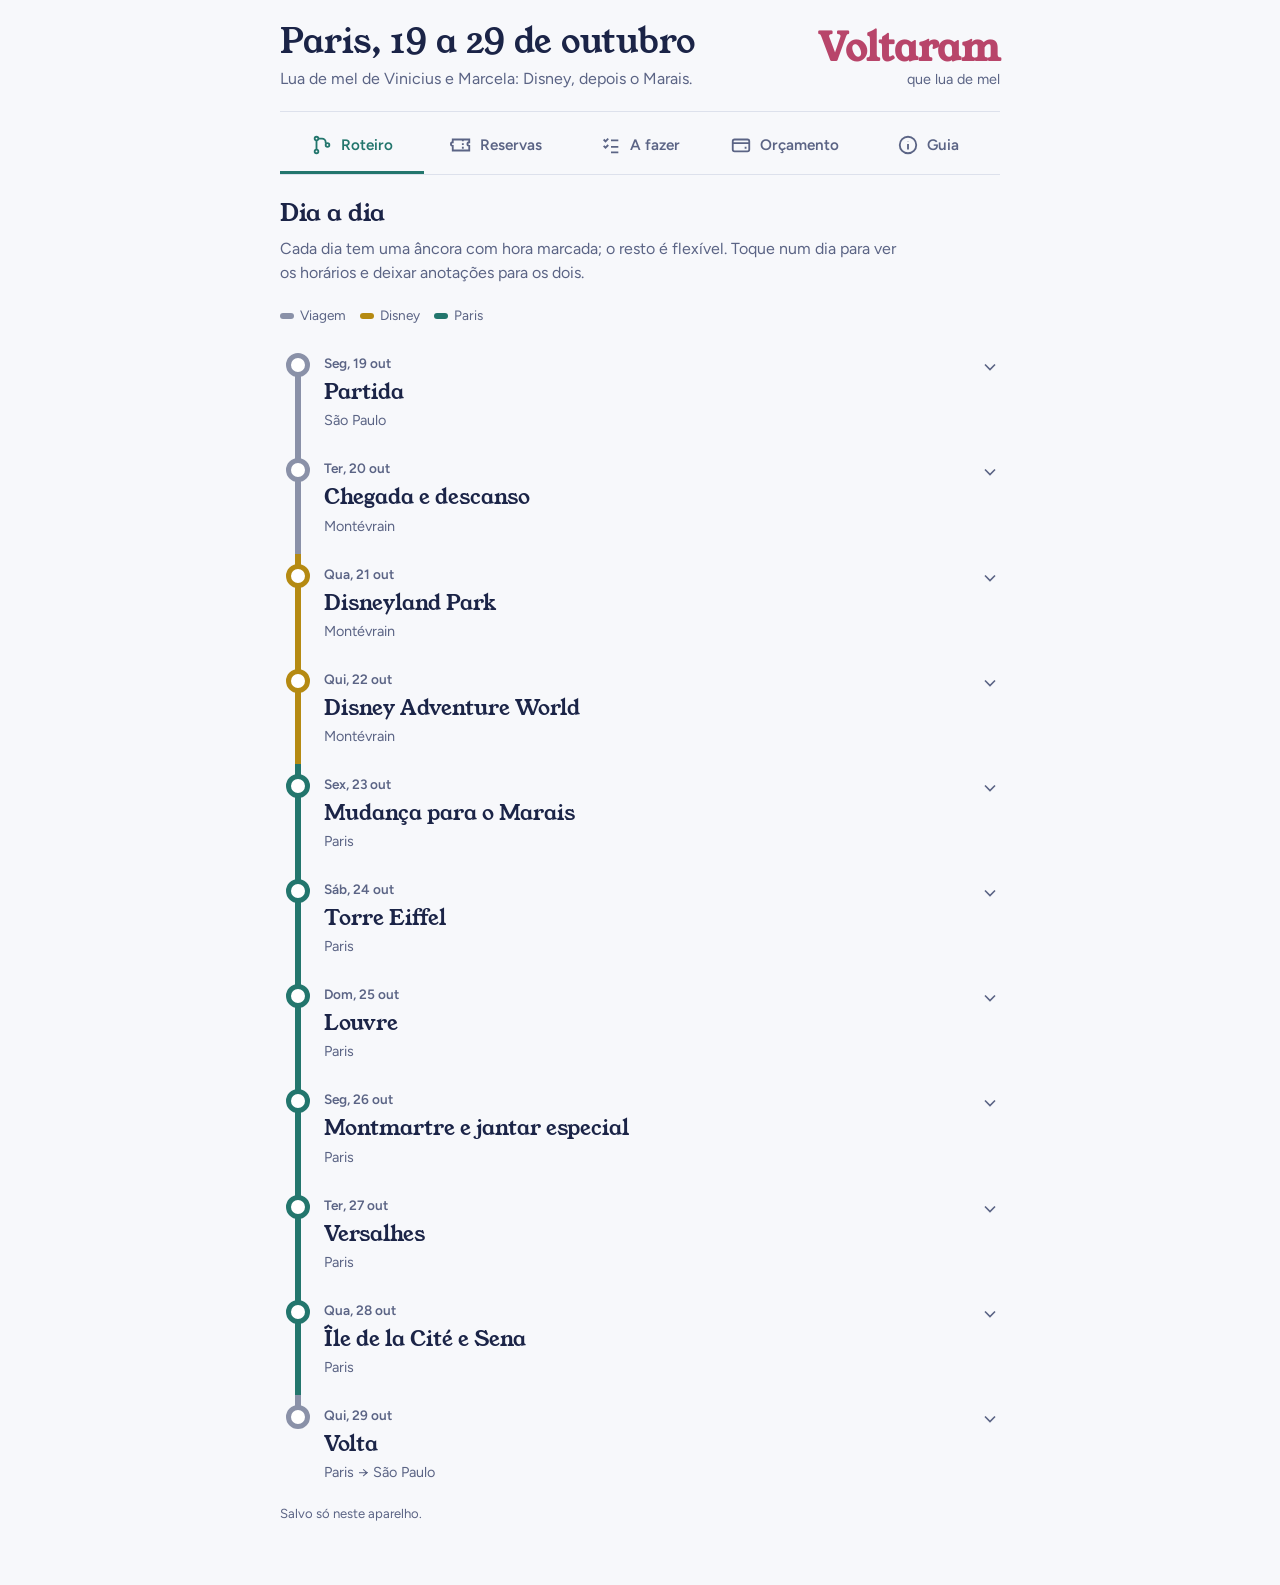
==== lua-de-mel/index.html @ a38882b0 "Add Lua de mel em Paris trip planner as installable PWA Standalone app in lua-de-mel/ with itinerary" ====
<!DOCTYPE html>
<html lang="pt-BR" class="no-js"><head>
<meta charset="utf-8">
<meta name="viewport" content="width=device-width, initial-scale=1, viewport-fit=cover">
<title>Lua de mel em Paris</title>
<meta name="theme-color" content="#1B2447">
<meta name="apple-mobile-web-app-capable" content="yes">
<meta name="mobile-web-app-capable" content="yes">
<meta name="apple-mobile-web-app-title" content="Paris">
<meta name="apple-mobile-web-app-status-bar-style" content="default">
<link rel="manifest" href="manifest.json">
<link rel="icon" href="icon.svg" type="image/svg+xml">
<link rel="apple-touch-icon" href="icon-192.png">
<link rel="preconnect" href="https://fonts.googleapis.com">
<link rel="preconnect" href="https://fonts.gstatic.com" crossorigin="">
<link href="https://fonts.googleapis.com/css2?family=Young+Serif&amp;family=Figtree:wght@400;500;600;700&amp;display=swap" rel="stylesheet">
<style>
:root{
  --paper:#F7F8FB; --surface:#FFFFFF; --ink:#1B2447; --muted:#5B6485; --line:#DDE1EC;
  --seine:#23766D; --rose:#B8456A; --gold:#B58A12; --grey:#8A91A8;
  --seine-soft:#E3F1EF; --rose-soft:#F7E6EC; --gold-soft:#F6EFD9;
  box-sizing:border-box;
  padding-top:env(safe-area-inset-top,0px);
  padding-bottom:env(safe-area-inset-bottom,0px);
}
@media (prefers-color-scheme: dark){
  :root:not([data-theme="light"]){
    --paper:#10152B; --surface:#182041; --ink:#EEF0F8; --muted:#A5ACC6; --line:#2C3560;
    --seine:#5CC2B5; --rose:#E583A2; --gold:#E0B84A; --grey:#7D84A0;
    --seine-soft:#16363A; --rose-soft:#3A1F31; --gold-soft:#3A3120;
  }
}
:root[data-theme="dark"]{
  --paper:#10152B; --surface:#182041; --ink:#EEF0F8; --muted:#A5ACC6; --line:#2C3560;
  --seine:#5CC2B5; --rose:#E583A2; --gold:#E0B84A; --grey:#7D84A0;
  --seine-soft:#16363A; --rose-soft:#3A1F31; --gold-soft:#3A3120;
}
*,*::before,*::after{box-sizing:inherit}
html{height:100%;scroll-padding-top:env(safe-area-inset-top,0px)}
body{margin:0;min-height:100%;background:var(--paper);color:var(--ink);
  font-family:Figtree,system-ui,-apple-system,"Segoe UI",sans-serif;font-size:16px;line-height:1.5}
h1,h2,h3{font-family:"Young Serif",Georgia,"Times New Roman",serif;font-weight:400;margin:0}
button,input,select,textarea{font:inherit;color:inherit}
button{cursor:pointer}
:focus-visible{outline:2px solid var(--seine);outline-offset:2px}
a{color:var(--seine)}
.wrap{max-width:760px;margin:0 auto;padding:24px 20px 110px}

/* Cabeçalho */
header.top{display:flex;justify-content:space-between;align-items:flex-end;gap:16px;flex-wrap:wrap;
  padding-bottom:20px;border-bottom:1px solid var(--line);margin-bottom:8px}
header.top h1{font-size:2.1rem;line-height:1.1}
header.top p{margin:6px 0 0;color:var(--muted)}
.countdown{text-align:right}
.countdown strong{display:block;font-family:"Young Serif",Georgia,serif;font-size:2.4rem;line-height:1;color:var(--rose)}
.countdown span{color:var(--muted);font-size:.9rem}

/* Abas */
nav.tabs{position:fixed;left:0;right:0;bottom:0;z-index:10;background:var(--surface);
  border-top:1px solid var(--line);display:flex;justify-content:center;
  padding-bottom:env(safe-area-inset-bottom,0px)}
nav.tabs .inner{display:flex;max-width:760px;width:100%}
nav.tabs button{flex:1;background:none;border:0;padding:10px 4px 12px;font-size:.82rem;font-weight:600;
  color:var(--muted);border-top:3px solid transparent;display:flex;flex-direction:column;align-items:center;gap:2px}
nav.tabs button svg{width:22px;height:22px}
nav.tabs button[aria-selected="true"]{color:var(--seine);border-top-color:var(--seine)}
@media (min-width:760px){
  nav.tabs{position:sticky;top:env(safe-area-inset-top,0px);bottom:auto;border-top:0;border-bottom:1px solid var(--line);background:var(--paper)}
  nav.tabs button{flex-direction:row;justify-content:center;gap:8px;font-size:.95rem;padding:14px 4px;border-top:0;border-bottom:3px solid transparent}
  nav.tabs button[aria-selected="true"]{border-bottom-color:var(--seine)}
  .wrap{padding-bottom:48px}
}
section.panel{display:none;padding-top:20px}
section.panel.active{display:block}
.lead{color:var(--muted);margin:6px 0 20px;max-width:62ch}
.sync{font-size:.82rem;color:var(--muted);margin-top:4px}

/* Linha do roteiro */
.line{list-style:none;margin:0;padding:0;position:relative}
.stop{position:relative;padding-left:44px}
.stop::before{content:"";position:absolute;left:15px;top:0;bottom:0;width:6px;background:var(--c)}
.stop:first-child::before{top:22px}
.stop:last-child::before{bottom:calc(100% - 22px)}
.stop .dot{position:absolute;left:6px;top:10px;width:24px;height:24px;border-radius:50%;
  background:var(--surface);border:5px solid var(--c)}
.stop.today .dot{background:var(--c)}
.day-btn{width:100%;text-align:left;padding:8px 0 16px;display:flex;justify-content:space-between;gap:12px;align-items:flex-start;cursor:pointer;list-style:none;-webkit-tap-highlight-color:transparent}
.day-btn::-webkit-details-marker{display:none}
.day-btn::marker{content:""}
.day-btn .when{font-size:.85rem;color:var(--muted);font-weight:600}
.day-btn h3{font-size:1.3rem;margin-top:2px}
.day-btn .base{font-size:.9rem;color:var(--muted)}
.chev{flex:none;width:20px;height:20px;margin-top:6px;transition:transform .2s;color:var(--muted)}
details[open] > .day-btn .chev{transform:rotate(180deg)}
.day-body{padding:0 0 24px}
.tl{list-style:none;margin:0 0 12px;padding:0;border-left:2px dotted var(--line)}
.tl li{display:grid;grid-template-columns:64px 1fr;gap:8px;padding:6px 0 6px 12px}
.tl .h{font-weight:700;font-variant-numeric:tabular-nums}
.flag{display:inline-block;font-size:.8rem;font-weight:600;padding:2px 8px;border-radius:99px;margin:0 6px 6px 0}
.flag.pend{background:var(--gold-soft);color:var(--gold)}
.flag.info{background:var(--seine-soft);color:var(--seine)}
.flag.rose{background:var(--rose-soft);color:var(--rose)}
.cost{font-size:.9rem;color:var(--muted);margin:0 0 10px}
.note{width:100%;min-height:64px;border:1px solid var(--line);border-radius:10px;background:var(--surface);padding:10px;resize:vertical}
.note-label{font-size:.85rem;font-weight:600;color:var(--muted);display:block;margin-bottom:4px}
.legend{display:flex;flex-wrap:wrap;gap:14px;font-size:.85rem;color:var(--muted);margin-bottom:18px}
.legend i{display:inline-block;width:14px;height:6px;border-radius:3px;margin-right:6px;vertical-align:middle}

/* Reservas */
.booking{border-top:1px solid var(--line);padding:18px 0}
.booking:first-of-type{border-top:0}
.booking h3{font-size:1.25rem}
.booking .kind{font-size:.85rem;font-weight:600;color:var(--rose)}
.booking dl{display:grid;grid-template-columns:max-content 1fr;gap:4px 16px;margin:10px 0 0}
.booking dt{color:var(--muted)}
.booking dd{margin:0}
.route{display:flex;align-items:center;gap:12px;margin-top:8px;font-family:"Young Serif",Georgia,serif;font-size:1.5rem}
.route small{display:block;font-family:Figtree,system-ui,sans-serif;font-size:.85rem;color:var(--muted)}
.route .arrow{flex:1;height:2px;background:var(--line);position:relative;min-width:30px}
.btns{display:flex;gap:8px;flex-wrap:wrap;margin-top:12px}
.btn{display:inline-flex;align-items:center;gap:6px;border:1px solid var(--line);background:var(--surface);
  border-radius:99px;padding:6px 14px;text-decoration:none;color:var(--ink);font-weight:600;font-size:.9rem}
.btn.primary{background:var(--seine);border-color:var(--seine);color:#fff}

/* Checklist */
.group h3{font-size:1.1rem;margin:22px 0 8px}
.check{display:flex;gap:12px;align-items:flex-start;padding:10px 0;border-bottom:1px solid var(--line)}
.check input{width:20px;height:20px;margin-top:2px;accent-color:var(--seine);flex:none}
.check.done span{text-decoration:line-through;color:var(--muted)}
.progress{height:8px;border-radius:4px;background:var(--line);overflow:hidden;margin:8px 0 4px}
.progress b{display:block;height:100%;background:var(--seine)}

/* Orçamento */
.totals{display:grid;grid-template-columns:repeat(auto-fit,minmax(150px,1fr));gap:12px;margin-bottom:12px}
.tot{background:var(--surface);border:1px solid var(--line);border-radius:12px;padding:12px 14px}
.tot span{font-size:.85rem;color:var(--muted)}
.tot strong{display:block;font-size:1.3rem;font-variant-numeric:tabular-nums}
.stack{display:flex;height:14px;border-radius:7px;overflow:hidden;background:var(--line);margin:14px 0 6px;position:relative}
.stack b{height:100%}
.stack-legend{display:flex;flex-wrap:wrap;gap:14px;font-size:.85rem;color:var(--muted)}
.stack-legend i{display:inline-block;width:10px;height:10px;border-radius:2px;margin-right:6px;vertical-align:middle}
.warn{background:var(--rose-soft);color:var(--ink);border-left:4px solid var(--rose);padding:10px 14px;border-radius:6px;margin:14px 0}
.table-wrap{overflow-x:auto}
table{width:100%;border-collapse:collapse;font-size:.95rem}
th,td{text-align:left;padding:8px 6px;border-bottom:1px solid var(--line);vertical-align:top}
th{font-size:.85rem;color:var(--muted);font-weight:600}
td.num,th.num{text-align:right;font-variant-numeric:tabular-nums;white-space:nowrap}
tfoot td{font-weight:700}
form.add{display:grid;grid-template-columns:1fr 110px 80px;gap:8px;margin:12px 0}
form.add input,form.add select{border:1px solid var(--line);border-radius:10px;background:var(--surface);padding:9px 10px;min-width:0}
form.add .full{grid-column:1/-1}
form.add button{grid-column:1/-1}
@media (min-width:600px){form.add{grid-template-columns:1fr 120px 80px 150px auto}form.add .full,form.add button{grid-column:auto}}
.x{background:none;border:0;color:var(--muted);font-size:1.1rem;padding:0 4px}
.empty{color:var(--muted);padding:12px 0}
.field{display:flex;align-items:center;gap:8px;margin:8px 0}
.field input{width:90px;border:1px solid var(--line);border-radius:8px;background:var(--surface);padding:6px 8px}

/* Guia */
.guide h3{font-size:1.15rem;margin:22px 0 6px}
.guide p{margin:0 0 8px;max-width:65ch}
.conv{display:flex;gap:10px;flex-wrap:wrap;align-items:center;background:var(--surface);border:1px solid var(--line);border-radius:12px;padding:12px 14px}
.conv input{width:120px;border:1px solid var(--line);border-radius:8px;background:var(--paper);padding:8px}
.conv output{font-weight:700;font-size:1.15rem}
.no-js nav.tabs{display:none}
.no-js section.panel{display:block;border-top:1px solid var(--line);margin-top:28px}
.nojs-note{background:var(--gold-soft);border-left:4px solid var(--gold);padding:12px 14px;border-radius:6px;margin:16px 0 0}
@media (prefers-reduced-motion:reduce){*{transition:none!important}}
</style>
</head>
<body>
<div class="wrap">
  <header class="top">
    <div>
      <h1>Paris, 19 a 29 de outubro</h1>
      <p>Lua de mel de Vinicius e Marcela: Disney, depois o Marais.</p>
    </div>
    <div class="countdown" id="countdown" aria-live="polite"><strong>20</strong><span>dias para o embarque</span></div>
  </header>
  <noscript><p class="nojs-note">Este visualizador está mostrando só o texto do app. Para marcar itens, anotar e registrar gastos, abra o link do app no Chrome ou no Safari.</p></noscript>

  <nav class="tabs" role="tablist" aria-label="Seções">
    <div class="inner">
      <button role="tab" id="t-roteiro" aria-controls="roteiro" aria-selected="true" tabindex="0"><svg viewBox="0 0 24 24" fill="none" stroke="currentColor" stroke-width="2" aria-hidden="true"><circle cx="6" cy="5" r="2"></circle><circle cx="6" cy="19" r="2"></circle><circle cx="18" cy="12" r="2"></circle><path d="M6 7v10M8 5h4a4 4 0 0 1 4 4v1"></path></svg>Roteiro</button>
      <button role="tab" id="t-reservas" aria-controls="reservas" aria-selected="false" tabindex="-1"><svg viewBox="0 0 24 24" fill="none" stroke="currentColor" stroke-width="2" aria-hidden="true"><path d="M3 9a2 2 0 0 0 0 4v5h18v-5a2 2 0 0 1 0-4V6H3z"></path><path d="M14 6v12" stroke-dasharray="2 2"></path></svg>Reservas</button>
      <button role="tab" id="t-afazer" aria-controls="afazer" aria-selected="false" tabindex="-1"><svg viewBox="0 0 24 24" fill="none" stroke="currentColor" stroke-width="2" aria-hidden="true"><path d="M4 6l2 2 3-3M4 13l2 2 3-3M12 7h8M12 14h8M12 20h8"></path></svg>A fazer</button>
      <button role="tab" id="t-orcamento" aria-controls="orcamento" aria-selected="false" tabindex="-1"><svg viewBox="0 0 24 24" fill="none" stroke="currentColor" stroke-width="2" aria-hidden="true"><rect x="3" y="6" width="18" height="13" rx="2"></rect><path d="M3 10h18M16 15h2"></path></svg>Orçamento</button>
      <button role="tab" id="t-guia" aria-controls="guia" aria-selected="false" tabindex="-1"><svg viewBox="0 0 24 24" fill="none" stroke="currentColor" stroke-width="2" aria-hidden="true"><circle cx="12" cy="12" r="9"></circle><path d="M12 11v6M12 7.5v.5"></path></svg>Guia</button>
    </div>
  </nav>

  <!-- ROTEIRO -->
  <section class="panel active" id="roteiro" role="tabpanel" aria-labelledby="t-roteiro">
    <h2>Dia a dia</h2>
    <p class="lead">Cada dia tem uma âncora com hora marcada; o resto é flexível. Toque num dia para ver os horários e deixar anotações para os dois.</p>
    <div class="legend"><span><i style="background:var(--grey)"></i>Viagem</span><span><i style="background:var(--gold)"></i>Disney</span><span><i style="background:var(--seine)"></i>Paris</span></div>
    <ol class="line" id="line">
   <li class="stop" style="--c:var(--grey)">
    <span class="dot" aria-hidden="true"></span>
    <details>
    <summary class="day-btn">
      <span><span class="when">Seg, 19 out</span><h3>Partida</h3><span class="base">São Paulo</span></span>
      <svg class="chev" viewBox="0 0 24 24" fill="none" stroke="currentColor" stroke-width="2" aria-hidden="true"><path d="M6 9l6 6 6-6"></path></svg>
    </summary>
    <div class="day-body">
      
      <ul class="tl"><li><span class="h">15h</span><span>Chegar em Guarulhos (3 h antes)</span></li><li><span class="h">18h</span><span>Voo LATAM para Paris</span></li></ul>
      
      <label class="note-label" for="n-d19">Anotações do dia</label>
      <textarea class="note" id="n-d19" data-day="d19" placeholder="Restaurante que alguém indicou, horário de um show, o que levar..."></textarea>
    </div>
    </details>
   </li>
   <li class="stop" style="--c:var(--grey)">
    <span class="dot" aria-hidden="true"></span>
    <details>
    <summary class="day-btn">
      <span><span class="when">Ter, 20 out</span><h3>Chegada e descanso</h3><span class="base">Montévrain</span></span>
      <svg class="chev" viewBox="0 0 24 24" fill="none" stroke="currentColor" stroke-width="2" aria-hidden="true"><path d="M6 9l6 6 6-6"></path></svg>
    </summary>
    <div class="day-body">
      <span class="flag info">Comprar os 2 Navigo Semaine no CDG</span>
      <ul class="tl"><li><span class="h">10h15</span><span>Pouso em CDG</span></li><li><span class="h">10h45</span><span>Imigração (cadastro biométrico) e malas</span></li><li><span class="h">12h</span><span>RER B + RER A até Val d'Europe (cerca de 1h30) ou TGV até Marne-la-Vallée–Chessy</span></li><li><span class="h">14h</span><span>Check-in no Airbnb e descanso</span></li><li><span class="h">16h</span><span>Supermercado; Val d'Europe se houver energia</span></li><li><span class="h">19h</span><span>Jantar cedo e dormir (jet lag)</span></li></ul>
      <p class="cost">Custo do dia para os dois: cerca de €60</p>
      <label class="note-label" for="n-d20">Anotações do dia</label>
      <textarea class="note" id="n-d20" data-day="d20" placeholder="Restaurante que alguém indicou, horário de um show, o que levar..."></textarea>
    </div>
    </details>
   </li>
   <li class="stop" style="--c:var(--gold)">
    <span class="dot" aria-hidden="true"></span>
    <details>
    <summary class="day-btn">
      <span><span class="when">Qua, 21 out</span><h3>Disneyland Park</h3><span class="base">Montévrain</span></span>
      <svg class="chev" viewBox="0 0 24 24" fill="none" stroke="currentColor" stroke-width="2" aria-hidden="true"><path d="M6 9l6 6 6-6"></path></svg>
    </summary>
    <div class="day-body">
      
      <ul class="tl"><li><span class="h">9h</span><span>Nos portões antes da abertura (confirmar no app)</span></li><li><span class="h">Manhã</span><span>Peter Pan's Flight, Big Thunder Mountain, Star Wars Hyperspace Mountain</span></li><li><span class="h">12h</span><span>Almoço</span></li><li><span class="h">Tarde</span><span>Pirates of the Caribbean, Phantom Manor, Indiana Jones, It's a Small World, desfile</span></li><li><span class="h">Noite</span><span>Show no castelo e volta</span></li></ul>
      <p class="cost">Custo do dia para os dois: ingressos + cerca de €90 de comida</p>
      <label class="note-label" for="n-d21">Anotações do dia</label>
      <textarea class="note" id="n-d21" data-day="d21" placeholder="Restaurante que alguém indicou, horário de um show, o que levar..."></textarea>
    </div>
    </details>
   </li>
   <li class="stop" style="--c:var(--gold)">
    <span class="dot" aria-hidden="true"></span>
    <details>
    <summary class="day-btn">
      <span><span class="when">Qui, 22 out</span><h3>Disney Adventure World</h3><span class="base">Montévrain</span></span>
      <svg class="chev" viewBox="0 0 24 24" fill="none" stroke="currentColor" stroke-width="2" aria-hidden="true"><path d="M6 9l6 6 6-6"></path></svg>
    </summary>
    <div class="day-body">
      <span class="flag pend">Decidir: 2º dia na Disney ou dia livre</span>
      <ul class="tl"><li><span class="h">9h</span><span>Direto para World of Frozen (Frozen Ever After)</span></li><li><span class="h">Manhã</span><span>Avengers Campus, Ratatouille, Crush's Coaster, Tower of Terror</span></li><li><span class="h">12h</span><span>Almoço</span></li><li><span class="h">Tarde</span><span>Voltar ao Disneyland Park para repetir favoritos</span></li><li><span class="h">Noite</span><span>Show noturno (horário no app)</span></li></ul>
      <p class="cost">Custo do dia para os dois: ingressos + cerca de €90 de comida</p>
      <label class="note-label" for="n-d22">Anotações do dia</label>
      <textarea class="note" id="n-d22" data-day="d22" placeholder="Restaurante que alguém indicou, horário de um show, o que levar..."></textarea>
    </div>
    </details>
   </li>
   <li class="stop" style="--c:var(--seine)">
    <span class="dot" aria-hidden="true"></span>
    <details>
    <summary class="day-btn">
      <span><span class="when">Sex, 23 out</span><h3>Mudança para o Marais</h3><span class="base">Paris</span></span>
      <svg class="chev" viewBox="0 0 24 24" fill="none" stroke="currentColor" stroke-width="2" aria-hidden="true"><path d="M6 9l6 6 6-6"></path></svg>
    </summary>
    <div class="day-body">
      
      <ul class="tl"><li><span class="h">10h</span><span>Check-out em Montévrain</span></li><li><span class="h">11h</span><span>RER A até Châtelet–Les Halles, depois metrô</span></li><li><span class="h">12h30</span><span>Almoço no Marché des Enfants Rouges</span></li><li><span class="h">15h</span><span>Check-in no Airbnb e descanso</span></li><li><span class="h">17h</span><span>Place des Vosges e Rue des Rosiers a pé</span></li><li><span class="h">20h</span><span>Jantar romântico no Marais</span></li></ul>
      <p class="cost">Custo do dia para os dois: cerca de €100</p>
      <label class="note-label" for="n-d23">Anotações do dia</label>
      <textarea class="note" id="n-d23" data-day="d23" placeholder="Restaurante que alguém indicou, horário de um show, o que levar..."></textarea>
    </div>
    </details>
   </li>
   <li class="stop" style="--c:var(--seine)">
    <span class="dot" aria-hidden="true"></span>
    <details>
    <summary class="day-btn">
      <span><span class="when">Sáb, 24 out</span><h3>Torre Eiffel</h3><span class="base">Paris</span></span>
      <svg class="chev" viewBox="0 0 24 24" fill="none" stroke="currentColor" stroke-width="2" aria-hidden="true"><path d="M6 9l6 6 6-6"></path></svg>
    </summary>
    <div class="day-body">
      
      <ul class="tl"><li><span class="h">9h30</span><span>Trocadéro para as fotos</span></li><li><span class="h">10h30</span><span>Torre Eiffel, 2º andar, horário reservado</span></li><li><span class="h">13h</span><span>Almoço ou piquenique no Champ de Mars</span></li><li><span class="h">Tarde</span><span>Invalides e Pont Alexandre III</span></li><li><span class="h">Noite</span><span>Torre cintilando (5 min a cada hora cheia)</span></li></ul>
      <p class="cost">Custo do dia para os dois: €47 de ingressos + cerca de €100</p>
      <label class="note-label" for="n-d24">Anotações do dia</label>
      <textarea class="note" id="n-d24" data-day="d24" placeholder="Restaurante que alguém indicou, horário de um show, o que levar..."></textarea>
    </div>
    </details>
   </li>
   <li class="stop" style="--c:var(--seine)">
    <span class="dot" aria-hidden="true"></span>
    <details>
    <summary class="day-btn">
      <span><span class="when">Dom, 25 out</span><h3>Louvre</h3><span class="base">Paris</span></span>
      <svg class="chev" viewBox="0 0 24 24" fill="none" stroke="currentColor" stroke-width="2" aria-hidden="true"><path d="M6 9l6 6 6-6"></path></svg>
    </summary>
    <div class="day-body">
      <span class="flag info">Relógios atrasam 1 h nesta madrugada</span>
      <ul class="tl"><li><span class="h">9h</span><span>Louvre com horário reservado (3 ou 4 alas)</span></li><li><span class="h">13h</span><span>Almoço</span></li><li><span class="h">14h30</span><span>Jardim das Tuileries</span></li><li><span class="h">15h30</span><span>Orsay, opcional</span></li><li><span class="h">Noite</span><span>Jantar em Saint-Germain</span></li></ul>
      <p class="cost">Custo do dia para os dois: €64 de Louvre (+€32 Orsay) + cerca de €100</p>
      <label class="note-label" for="n-d25">Anotações do dia</label>
      <textarea class="note" id="n-d25" data-day="d25" placeholder="Restaurante que alguém indicou, horário de um show, o que levar..."></textarea>
    </div>
    </details>
   </li>
   <li class="stop" style="--c:var(--seine)">
    <span class="dot" aria-hidden="true"></span>
    <details>
    <summary class="day-btn">
      <span><span class="when">Seg, 26 out</span><h3>Montmartre e jantar especial</h3><span class="base">Paris</span></span>
      <svg class="chev" viewBox="0 0 24 24" fill="none" stroke="currentColor" stroke-width="2" aria-hidden="true"><path d="M6 9l6 6 6-6"></path></svg>
    </summary>
    <div class="day-body">
      <span class="flag info">Comprar os Navigo da nova semana</span><span class="flag rose">Jantar especial</span>
      <ul class="tl"><li><span class="h">10h</span><span>Sacré-Cœur e Place du Tertre</span></li><li><span class="h">13h</span><span>Almoço em Montmartre</span></li><li><span class="h">15h</span><span>Galeries Lafayette (terraço) e Ópera</span></li><li><span class="h">18h</span><span>Descanso</span></li><li><span class="h">20h</span><span>Jantar especial da lua de mel</span></li></ul>
      <p class="cost">Custo do dia para os dois: cerca de €160</p>
      <label class="note-label" for="n-d26">Anotações do dia</label>
      <textarea class="note" id="n-d26" data-day="d26" placeholder="Restaurante que alguém indicou, horário de um show, o que levar..."></textarea>
    </div>
    </details>
   </li>
   <li class="stop" style="--c:var(--seine)">
    <span class="dot" aria-hidden="true"></span>
    <details>
    <summary class="day-btn">
      <span><span class="when">Ter, 27 out</span><h3>Versalhes</h3><span class="base">Paris</span></span>
      <svg class="chev" viewBox="0 0 24 24" fill="none" stroke="currentColor" stroke-width="2" aria-hidden="true"><path d="M6 9l6 6 6-6"></path></svg>
    </summary>
    <div class="day-body">
      
      <ul class="tl"><li><span class="h">8h30</span><span>RER C até Versailles Château Rive Gauche</span></li><li><span class="h">9h30</span><span>Palácio com horário reservado</span></li><li><span class="h">12h30</span><span>Piquenique nos jardins</span></li><li><span class="h">Tarde</span><span>Jardins e Trianon</span></li><li><span class="h">17h</span><span>Volta; jantar tranquilo no Marais</span></li></ul>
      <p class="cost">Custo do dia para os dois: €70 de ingressos + cerca de €90</p>
      <label class="note-label" for="n-d27">Anotações do dia</label>
      <textarea class="note" id="n-d27" data-day="d27" placeholder="Restaurante que alguém indicou, horário de um show, o que levar..."></textarea>
    </div>
    </details>
   </li>
   <li class="stop" style="--c:var(--seine)">
    <span class="dot" aria-hidden="true"></span>
    <details>
    <summary class="day-btn">
      <span><span class="when">Qua, 28 out</span><h3>Île de la Cité e Sena</h3><span class="base">Paris</span></span>
      <svg class="chev" viewBox="0 0 24 24" fill="none" stroke="currentColor" stroke-width="2" aria-hidden="true"><path d="M6 9l6 6 6-6"></path></svg>
    </summary>
    <div class="day-body">
      <span class="flag pend">Último dia inteiro: arrumar malas à noite</span>
      <ul class="tl"><li><span class="h">10h</span><span>Notre-Dame (gratuita) e Sainte-Chapelle, opcional</span></li><li><span class="h">13h</span><span>Almoço</span></li><li><span class="h">14h30</span><span>Museu Picasso ou compras no Marais</span></li><li><span class="h">17h30</span><span>Cruzeiro no Sena no pôr do sol</span></li><li><span class="h">20h</span><span>Jantar de despedida</span></li></ul>
      <p class="cost">Custo do dia para os dois: €40 de cruzeiro + cerca de €100</p>
      <label class="note-label" for="n-d28">Anotações do dia</label>
      <textarea class="note" id="n-d28" data-day="d28" placeholder="Restaurante que alguém indicou, horário de um show, o que levar..."></textarea>
    </div>
    </details>
   </li>
   <li class="stop" style="--c:var(--grey)">
    <span class="dot" aria-hidden="true"></span>
    <details>
    <summary class="day-btn">
      <span><span class="when">Qui, 29 out</span><h3>Volta</h3><span class="base">Paris → São Paulo</span></span>
      <svg class="chev" viewBox="0 0 24 24" fill="none" stroke="currentColor" stroke-width="2" aria-hidden="true"><path d="M6 9l6 6 6-6"></path></svg>
    </summary>
    <div class="day-body">
      
      <ul class="tl"><li><span class="h">7h</span><span>Café</span></li><li><span class="h">7h45</span><span>Check-out do Airbnb</span></li><li><span class="h">8h</span><span>RER B em Châtelet até CDG (cerca de 50 min)</span></li><li><span class="h">9h</span><span>Check-in e despacho</span></li><li><span class="h">12h05</span><span>Voo LATAM de volta</span></li><li><span class="h">19h55</span><span>Chegada em Guarulhos</span></li></ul>
      <p class="cost">Custo do dia para os dois: cerca de €20</p>
      <label class="note-label" for="n-d29">Anotações do dia</label>
      <textarea class="note" id="n-d29" data-day="d29" placeholder="Restaurante que alguém indicou, horário de um show, o que levar..."></textarea>
    </div>
    </details>
   </li></ol>
    <p class="sync" id="sync-note"></p>
  </section>

  <!-- RESERVAS -->
  <section class="panel" id="reservas" role="tabpanel" aria-labelledby="t-reservas">
    <h2>Reservas confirmadas</h2>
    <p class="lead">Voos e hospedagens já pagos. Os horários são locais de cada cidade.</p>
    <div id="bookings">
   <div class="booking">
    <div class="kind">Voo de ida</div><h3>LATAM</h3>
    <div class="route"><span>GRU<small>19 out, 18h00</small></span><span class="arrow" aria-hidden="true"></span><span>CDG<small>20 out, 10h15</small></span></div>
    <dl><dt>Valor</dt><dd>R$ 3.875,23</dd></dl>
    
   </div>
   <div class="booking">
    <div class="kind">Hospedagem 1</div><h3>Airbnb em Montévrain</h3>
    
    <dl><dt>Região</dt><dd>Montévrain, perto de Val d'Europe</dd><dt>Datas</dt><dd>20 → 23 out, 3 noites</dd><dt>Valor</dt><dd>R$ 1.835,27</dd></dl>
    <div class="btns">
      <a class="btn" target="_blank" rel="noopener" href="https://www.google.com/maps/search/?api=1&amp;query=Mont%C3%A9vrain%2C%20France">Abrir no mapa</a>
    </div>
   </div>
   <div class="booking">
    <div class="kind">Hospedagem 2</div><h3>Airbnb no Marais</h3>
    
    <dl><dt>Região</dt><dd>Le Marais, Paris</dd><dt>Datas</dt><dd>23 → 29 out, 6 noites</dd><dt>Valor</dt><dd>R$ 4.329,33</dd></dl>
    <div class="btns">
      <a class="btn" target="_blank" rel="noopener" href="https://www.google.com/maps/search/?api=1&amp;query=Le%20Marais%2C%20Paris">Abrir no mapa</a>
    </div>
   </div>
   <div class="booking">
    <div class="kind">Voo de volta</div><h3>LATAM</h3>
    <div class="route"><span>CDG<small>29 out, 12h05</small></span><span class="arrow" aria-hidden="true"></span><span>GRU<small>29 out, 19h55</small></span></div>
    <dl><dt>Atenção</dt><dd>Sair do Marais até 8h</dd></dl>
    
   </div></div>
  </section>

  <!-- A FAZER -->
  <section class="panel" id="afazer" role="tabpanel" aria-labelledby="t-afazer">
    <h2>O que falta reservar</h2>
    <p class="lead">Tudo que tem horário marcado deve ser reservado já: fim de outubro coincide com as férias escolares francesas.</p>
    <div class="progress" aria-hidden="true"><b id="prog-bar" style="width: 0%;"></b></div>
    <p class="sync" id="prog-text">0 de 17 feitos</p>
    <div id="checklist">
   <div class="group"><h3>Esta semana (até 5 out)</h3>
    <label class="check"><input type="checkbox" data-id="disney"><span>Ingressos Disney datados para 21 e 22 out</span></label><label class="check"><input type="checkbox" data-id="eiffel"><span>Torre Eiffel, 2º andar por elevador, 24 out de manhã (site oficial)</span></label><label class="check"><input type="checkbox" data-id="louvre"><span>Louvre, 25 out às 9h</span></label><label class="check"><input type="checkbox" data-id="versalhes"><span>Versalhes, 27 out às 9h30</span></label><label class="check"><input type="checkbox" data-id="etias"><span>Conferir se o ETIAS já é exigido (europa.eu/etias)</span></label>
   </div>
   <div class="group"><h3>Até 10 out</h3>
    <label class="check"><input type="checkbox" data-id="jantar"><span>Reservar o jantar especial de 26 out</span></label><label class="check"><input type="checkbox" data-id="seguro"><span>Seguro viagem com cobertura mínima de €30.000</span></label><label class="check"><input type="checkbox" data-id="anfitrioes"><span>Combinar check-in, check-out e malas com os anfitriões</span></label><label class="check"><input type="checkbox" data-id="decisao"><span>Decidir se a Disney fica com 1 ou 2 dias</span></label>
   </div>
   <div class="group"><h3>Até a véspera</h3>
    <label class="check"><input type="checkbox" data-id="cruzeiro"><span>Cruzeiro no Sena de 28 out</span></label><label class="check"><input type="checkbox" data-id="opcionais"><span>Orsay, Picasso ou Sainte-Chapelle, se forem fazer</span></label><label class="check"><input type="checkbox" data-id="foto"><span>Fotos 3 × 2,5 cm para os cartões Navigo</span></label><label class="check"><input type="checkbox" data-id="banco"><span>Avisar o banco e levar 2 cartões</span></label><label class="check"><input type="checkbox" data-id="checkin-ida"><span>Check-in online do voo de ida (18 out)</span></label>
   </div>
   <div class="group"><h3>Durante a viagem</h3>
    <label class="check"><input type="checkbox" data-id="navigo1"><span>Comprar Navigo Semaine no CDG (20 out)</span></label><label class="check"><input type="checkbox" data-id="checkin-volta"><span>Check-in online do voo de volta (28 out)</span></label><label class="check"><input type="checkbox" data-id="navigo2"><span>Comprar Navigo Semaine da nova semana (26 out)</span></label>
   </div></div>
  </section>

  <!-- ORÇAMENTO -->
  <section class="panel" id="orcamento" role="tabpanel" aria-labelledby="t-orcamento">
    <h2>Orçamento do casal</h2>
    <p class="lead">O que já foi pago, o que está previsto em solo e o que vocês gastarem de verdade durante a viagem.</p>
    <div class="totals" id="totals">
    <div class="tot"><span>Teto</span><strong>R$&nbsp;15.000,00</strong></div>
    <div class="tot"><span>Já pago</span><strong>R$&nbsp;10.039,83</strong></div>
    <div class="tot"><span>Previsto em solo</span><strong>R$&nbsp;12.870,00</strong></div>
    <div class="tot"><span>Gasto na viagem</span><strong>R$&nbsp;0,00</strong></div></div>
    <div class="stack" id="stack" role="img" aria-label="Pago, previsto e teto"><b style="width:43.82324094067917%;background:var(--ink)"></b><b style="width:56.17675905932082%;background:var(--seine)"></b></div>
    <div class="stack-legend" id="stack-legend"><span><i style="background:var(--ink)"></i>Pago</span><span><i style="background:var(--seine)"></i>Previsto em solo</span><span>Total previsto: R$&nbsp;22.909,83</span></div>
    <div id="budget-warn"><p class="warn">O total previsto passa o teto em R$&nbsp;7.909,83. Os cortes que mais pesam: Disney em 1 dia (cerca de €250), café e jantar no Airbnb em 4 dias (cerca de €200) e compras de €150 para €50.</p></div>

    <h3 style="margin:26px 0 6px;font-size:1.2rem">Previsto em solo</h3>
    <div class="field"><label for="rate">Câmbio usado (R$ por €)</label><input id="rate" type="number" step="0.01" min="1" inputmode="decimal"></div>
    <div class="table-wrap"><table id="plan">
    <thead><tr><th>Item</th><th class="num">Previsto</th><th class="num">Em R$</th><th class="num">Gasto</th></tr></thead>
    <tbody><tr><td>Ingressos Disney<br><small style="color:var(--muted)">2 dias, 2 parques</small></td><td class="num">€&nbsp;400,00</td><td class="num">R$&nbsp;2.600,00</td><td class="num">—</td></tr><tr><td>Comida na Disney<br><small style="color:var(--muted)">2 dias</small></td><td class="num">€&nbsp;180,00</td><td class="num">R$&nbsp;1.170,00</td><td class="num">—</td></tr><tr><td>Atrações em Paris<br><small style="color:var(--muted)">Torre, Louvre, Versalhes, cruzeiro</small></td><td class="num">€&nbsp;220,00</td><td class="num">R$&nbsp;1.430,00</td><td class="num">—</td></tr><tr><td>Comida fora da Disney<br><small style="color:var(--muted)">cerca de €100 por dia</small></td><td class="num">€&nbsp;740,00</td><td class="num">R$&nbsp;4.810,00</td><td class="num">—</td></tr><tr><td>Transporte<br><small style="color:var(--muted)">2 Navigo por pessoa</small></td><td class="num">€&nbsp;140,00</td><td class="num">R$&nbsp;910,00</td><td class="num">—</td></tr><tr><td>Compras e souvenirs<br><small style="color:var(--muted)">teto</small></td><td class="num">€&nbsp;150,00</td><td class="num">R$&nbsp;975,00</td><td class="num">—</td></tr><tr><td>Imprevistos<br><small style="color:var(--muted)">reserva</small></td><td class="num">€&nbsp;150,00</td><td class="num">R$&nbsp;975,00</td><td class="num">—</td></tr></tbody>
    <tfoot><tr><td>Total</td><td class="num">€&nbsp;1.980,00</td><td class="num">R$&nbsp;12.870,00</td><td class="num">R$&nbsp;0,00</td></tr></tfoot></table></div>

    <h3 style="margin:26px 0 6px;font-size:1.2rem">Gastos da viagem</h3>
    <form class="add" id="add-form">
      <input class="full" id="g-desc" placeholder="O que foi (ex.: jantar em Montmartre)" required="" aria-label="Descrição do gasto">
      <input id="g-val" type="number" step="0.01" min="0" placeholder="Valor" required="" inputmode="decimal" aria-label="Valor">
      <select id="g-cur" aria-label="Moeda"><option value="EUR">€</option><option value="BRL">R$</option></select>
      <select id="g-cat" aria-label="Categoria"><option value="disney">Ingressos Disney</option><option value="disneyfood">Comida na Disney</option><option value="atracoes">Atrações em Paris</option><option value="comida">Comida fora da Disney</option><option value="transporte">Transporte</option><option value="compras">Compras e souvenirs</option><option value="imprevistos">Imprevistos</option></select>
      <button class="btn primary" type="submit">Adicionar gasto</button>
    </form>
    <div class="table-wrap"><table id="spent"><tbody><tr><td class="empty">Nenhum gasto ainda. Registrem cada gasto durante a viagem para comparar com o previsto.</td></tr></tbody></table></div>
  </section>

  <!-- GUIA -->
  <section class="panel guide" id="guia" role="tabpanel" aria-labelledby="t-guia">
    <h2>Guia rápido</h2>
    <h3>Converter valores</h3>
    <div class="conv">
      <label for="conv-in">€</label><input id="conv-in" type="number" step="0.01" min="0" value="10" inputmode="decimal">
      <span>=</span><output id="conv-out" for="conv-in">R$&nbsp;65,00 (a R$ 6,5)</output>
    </div>
    <h3>Transporte</h3>
    <p>Navigo Semaine: €32,40 por pessoa, vale de segunda a domingo em toda a região, incluindo aeroportos, Disney e Versalhes. Comprem um no CDG no dia 20 (semana de 19 out) e outro no dia 26 (semana de 26 out). O cartão custa €5 e pede uma foto 3 × 2,5 cm.</p>
    <p>Sem o passe: metrô/RER €2,55 por viagem e trajeto do aeroporto €14.</p>
    <h3>Horário de verão</h3>
    <p>Os relógios da França atrasam 1 hora na madrugada de 25 out. Depois disso o sol se põe por volta das 17h30.</p>
    <h3>Documentos</h3>
    <p>Passaporte válido por pelo menos 3 meses após a volta. A imigração em CDG tem cadastro biométrico, então a fila pode demorar. Conferir em europa.eu/etias se o ETIAS já está sendo exigido. Seguro viagem com cobertura mínima de €30.000.</p>
    <h3>Dias de fechamento</h3>
    <p>Louvre fecha às terças; Orsay e Versalhes, às segundas. O roteiro já está montado em volta disso.</p>
    <h3>Clima</h3>
    <p>Entre 8 e 15 °C, com chuva frequente: casaco, guarda-chuva e sapato confortável.</p>
    <h3>Apps</h3>
    <p>Disneyland Paris (horários e filas), Île-de-France Mobilités (bilhetes), Citymapper (rotas), LATAM (check-in) e mapa offline de Paris.</p>
  </section>
</div>

<script>
document.documentElement.classList.remove("no-js");
/* ---------- Dados ---------- */
const DAYS = [
 {id:"d19",date:"2026-10-19",when:"Seg, 19 out",title:"Partida",base:"São Paulo",phase:"travel",
  items:[["15h","Chegar em Guarulhos (3 h antes)"],["18h","Voo LATAM para Paris"]]},
 {id:"d20",date:"2026-10-20",when:"Ter, 20 out",title:"Chegada e descanso",base:"Montévrain",phase:"travel",
  flags:[["info","Comprar os 2 Navigo Semaine no CDG"]],
  items:[["10h15","Pouso em CDG"],["10h45","Imigração (cadastro biométrico) e malas"],["12h","RER B + RER A até Val d'Europe (cerca de 1h30) ou TGV até Marne-la-Vallée–Chessy"],["14h","Check-in no Airbnb e descanso"],["16h","Supermercado; Val d'Europe se houver energia"],["19h","Jantar cedo e dormir (jet lag)"]],cost:"cerca de €60"},
 {id:"d21",date:"2026-10-21",when:"Qua, 21 out",title:"Disneyland Park",base:"Montévrain",phase:"disney",
  items:[["9h","Nos portões antes da abertura (confirmar no app)"],["Manhã","Peter Pan's Flight, Big Thunder Mountain, Star Wars Hyperspace Mountain"],["12h","Almoço"],["Tarde","Pirates of the Caribbean, Phantom Manor, Indiana Jones, It's a Small World, desfile"],["Noite","Show no castelo e volta"]],cost:"ingressos + cerca de €90 de comida"},
 {id:"d22",date:"2026-10-22",when:"Qui, 22 out",title:"Disney Adventure World",base:"Montévrain",phase:"disney",
  flags:[["pend","Decidir: 2º dia na Disney ou dia livre"]],
  items:[["9h","Direto para World of Frozen (Frozen Ever After)"],["Manhã","Avengers Campus, Ratatouille, Crush's Coaster, Tower of Terror"],["12h","Almoço"],["Tarde","Voltar ao Disneyland Park para repetir favoritos"],["Noite","Show noturno (horário no app)"]],cost:"ingressos + cerca de €90 de comida"},
 {id:"d23",date:"2026-10-23",when:"Sex, 23 out",title:"Mudança para o Marais",base:"Paris",phase:"paris",
  items:[["10h","Check-out em Montévrain"],["11h","RER A até Châtelet–Les Halles, depois metrô"],["12h30","Almoço no Marché des Enfants Rouges"],["15h","Check-in no Airbnb e descanso"],["17h","Place des Vosges e Rue des Rosiers a pé"],["20h","Jantar romântico no Marais"]],cost:"cerca de €100"},
 {id:"d24",date:"2026-10-24",when:"Sáb, 24 out",title:"Torre Eiffel",base:"Paris",phase:"paris",
  items:[["9h30","Trocadéro para as fotos"],["10h30","Torre Eiffel, 2º andar, horário reservado"],["13h","Almoço ou piquenique no Champ de Mars"],["Tarde","Invalides e Pont Alexandre III"],["Noite","Torre cintilando (5 min a cada hora cheia)"]],cost:"€47 de ingressos + cerca de €100"},
 {id:"d25",date:"2026-10-25",when:"Dom, 25 out",title:"Louvre",base:"Paris",phase:"paris",
  flags:[["info","Relógios atrasam 1 h nesta madrugada"]],
  items:[["9h","Louvre com horário reservado (3 ou 4 alas)"],["13h","Almoço"],["14h30","Jardim das Tuileries"],["15h30","Orsay, opcional"],["Noite","Jantar em Saint-Germain"]],cost:"€64 de Louvre (+€32 Orsay) + cerca de €100"},
 {id:"d26",date:"2026-10-26",when:"Seg, 26 out",title:"Montmartre e jantar especial",base:"Paris",phase:"paris",
  flags:[["info","Comprar os Navigo da nova semana"],["rose","Jantar especial"]],
  items:[["10h","Sacré-Cœur e Place du Tertre"],["13h","Almoço em Montmartre"],["15h","Galeries Lafayette (terraço) e Ópera"],["18h","Descanso"],["20h","Jantar especial da lua de mel"]],cost:"cerca de €160"},
 {id:"d27",date:"2026-10-27",when:"Ter, 27 out",title:"Versalhes",base:"Paris",phase:"paris",
  items:[["8h30","RER C até Versailles Château Rive Gauche"],["9h30","Palácio com horário reservado"],["12h30","Piquenique nos jardins"],["Tarde","Jardins e Trianon"],["17h","Volta; jantar tranquilo no Marais"]],cost:"€70 de ingressos + cerca de €90"},
 {id:"d28",date:"2026-10-28",when:"Qua, 28 out",title:"Île de la Cité e Sena",base:"Paris",phase:"paris",
  flags:[["pend","Último dia inteiro: arrumar malas à noite"]],
  items:[["10h","Notre-Dame (gratuita) e Sainte-Chapelle, opcional"],["13h","Almoço"],["14h30","Museu Picasso ou compras no Marais"],["17h30","Cruzeiro no Sena no pôr do sol"],["20h","Jantar de despedida"]],cost:"€40 de cruzeiro + cerca de €100"},
 {id:"d29",date:"2026-10-29",when:"Qui, 29 out",title:"Volta",base:"Paris → São Paulo",phase:"travel",
  items:[["7h","Café"],["7h45","Check-out do Airbnb"],["8h","RER B em Châtelet até CDG (cerca de 50 min)"],["9h","Check-in e despacho"],["12h05","Voo LATAM de volta"],["19h55","Chegada em Guarulhos"]],cost:"cerca de €20"}
];
const PHASE_COLOR = {travel:"var(--grey)",disney:"var(--gold)",paris:"var(--seine)"};

const BOOKINGS = [
 {kind:"Voo de ida",title:"LATAM",from:["GRU","19 out, 18h00"],to:["CDG","20 out, 10h15"],
  rows:[["Valor","R$ 3.875,23"]]},
 {kind:"Hospedagem 1",title:"Airbnb em Montévrain",
  rows:[["Região","Montévrain, perto de Val d'Europe"],["Datas","20 → 23 out, 3 noites"],["Valor","R$ 1.835,27"]],
  map:"Montévrain, France"},
 {kind:"Hospedagem 2",title:"Airbnb no Marais",
  rows:[["Região","Le Marais, Paris"],["Datas","23 → 29 out, 6 noites"],["Valor","R$ 4.329,33"]],
  map:"Le Marais, Paris"},
 {kind:"Voo de volta",title:"LATAM",from:["CDG","29 out, 12h05"],to:["GRU","29 out, 19h55"],
  rows:[["Atenção","Sair do Marais até 8h"]]}
];

const CHECK = [
 {group:"Esta semana (até 5 out)",items:[
  ["disney","Ingressos Disney datados para 21 e 22 out"],
  ["eiffel","Torre Eiffel, 2º andar por elevador, 24 out de manhã (site oficial)"],
  ["louvre","Louvre, 25 out às 9h"],
  ["versalhes","Versalhes, 27 out às 9h30"],
  ["etias","Conferir se o ETIAS já é exigido (europa.eu/etias)"]]},
 {group:"Até 10 out",items:[
  ["jantar","Reservar o jantar especial de 26 out"],
  ["seguro","Seguro viagem com cobertura mínima de €30.000"],
  ["anfitrioes","Combinar check-in, check-out e malas com os anfitriões"],
  ["decisao","Decidir se a Disney fica com 1 ou 2 dias"]]},
 {group:"Até a véspera",items:[
  ["cruzeiro","Cruzeiro no Sena de 28 out"],
  ["opcionais","Orsay, Picasso ou Sainte-Chapelle, se forem fazer"],
  ["foto","Fotos 3 × 2,5 cm para os cartões Navigo"],
  ["banco","Avisar o banco e levar 2 cartões"],
  ["checkin-ida","Check-in online do voo de ida (18 out)"]]},
 {group:"Durante a viagem",items:[
  ["navigo1","Comprar Navigo Semaine no CDG (20 out)"],
  ["checkin-volta","Check-in online do voo de volta (28 out)"],
  ["navigo2","Comprar Navigo Semaine da nova semana (26 out)"]]}
];

const PAID = [["Passagens",3875.23],["Hospedagens",6164.60]];
const PLAN = [
 ["disney","Ingressos Disney","2 dias, 2 parques",400],
 ["disneyfood","Comida na Disney","2 dias",180],
 ["atracoes","Atrações em Paris","Torre, Louvre, Versalhes, cruzeiro",220],
 ["comida","Comida fora da Disney","cerca de €100 por dia",740],
 ["transporte","Transporte","2 Navigo por pessoa",140],
 ["compras","Compras e souvenirs","teto",150],
 ["imprevistos","Imprevistos","reserva",150]
];
const CEILING = 15000;
const CATS = PLAN.map(p=>[p[0],p[1]]);

/* ---------- Estado ---------- */
const state = {checks:{}, notes:{}, rate:6.5, expenses:[]};
let db=null, canWrite=true, localMode=false;
const LS_KEY="ldm-paris-v1";

const brl = v => v.toLocaleString("pt-BR",{style:"currency",currency:"BRL"});
const eur = v => v.toLocaleString("pt-BR",{style:"currency",currency:"EUR"});
const esc = s => String(s).replace(/[&<>"']/g,c=>({"&":"&amp;","<":"&lt;",">":"&gt;",'"':"&quot;","'":"&#39;"}[c]));

function loadLocal(){try{const s=JSON.parse(localStorage.getItem(LS_KEY)||"null");if(s)Object.assign(state,s)}catch(e){}}
function saveLocal(){try{localStorage.setItem(LS_KEY,JSON.stringify(state))}catch(e){}}

/* ---------- Contagem ---------- */
function renderCountdown(){
  const dep=new Date("2026-10-19T18:00:00-03:00"), back=new Date("2026-10-29T19:55:00-03:00"), now=new Date();
  const el=document.getElementById("countdown");
  if(now<dep){const d=Math.ceil((dep-now)/864e5);el.innerHTML=`<strong>${d}</strong><span>${d===1?"dia":"dias"} para o embarque</span>`}
  else if(now<back){el.innerHTML=`<strong>Bon voyage</strong><span>a viagem está acontecendo</span>`}
  else{el.innerHTML=`<strong>Voltaram</strong><span>que lua de mel</span>`}
}

/* ---------- Roteiro ---------- */
function renderDays(){
  const today=new Date().toISOString().slice(0,10);
  const ol=document.getElementById("line");
  ol.innerHTML=DAYS.map(d=>`
   <li class="stop${d.date===today?" today":""}" style="--c:${PHASE_COLOR[d.phase]}">
    <span class="dot" aria-hidden="true"></span>
    <details${d.date===today?" open":""}>
    <summary class="day-btn">
      <span><span class="when">${d.when}</span><h3>${esc(d.title)}</h3><span class="base">${esc(d.base)}</span></span>
      <svg class="chev" viewBox="0 0 24 24" fill="none" stroke="currentColor" stroke-width="2" aria-hidden="true"><path d="M6 9l6 6 6-6"/></svg>
    </summary>
    <div class="day-body">
      ${(d.flags||[]).map(f=>`<span class="flag ${f[0]}">${esc(f[1])}</span>`).join("")}
      <ul class="tl">${d.items.map(i=>`<li><span class="h">${i[0]}</span><span>${esc(i[1])}</span></li>`).join("")}</ul>
      ${d.cost?`<p class="cost">Custo do dia para os dois: ${esc(d.cost)}</p>`:""}
      <label class="note-label" for="n-${d.id}">Anotações do dia</label>
      <textarea class="note" id="n-${d.id}" data-day="${d.id}" placeholder="Restaurante que alguém indicou, horário de um show, o que levar..."></textarea>
    </div>
    </details>
   </li>`).join("");
  ol.querySelectorAll("textarea.note").forEach(t=>{
    t.addEventListener("blur",()=>saveNote(t.dataset.day,t.value));
  });
  fillNotes();
}
function fillNotes(){
  document.querySelectorAll("textarea.note").forEach(t=>{
    if(document.activeElement!==t) t.value=state.notes[t.dataset.day]||"";
    t.readOnly=!canWrite;
  });
}
async function saveNote(day,text){
  if((state.notes[day]||"")===text) return;
  state.notes[day]=text;
  if(db&&!localMode){try{await db.doc("notas/"+day).set({texto:text})}catch(e){handleWriteError(e)}}
  else saveLocal();
}

/* ---------- Reservas ---------- */
function renderBookings(){
  document.getElementById("bookings").innerHTML=BOOKINGS.map(b=>`
   <div class="booking">
    <div class="kind">${b.kind}</div><h3>${b.title}</h3>
    ${b.from?`<div class="route"><span>${b.from[0]}<small>${b.from[1]}</small></span><span class="arrow" aria-hidden="true"></span><span>${b.to[0]}<small>${b.to[1]}</small></span></div>`:""}
    <dl>${b.rows.map(r=>`<dt>${r[0]}</dt><dd>${esc(r[1])}</dd>`).join("")}</dl>
    ${b.tel||b.map?`<div class="btns">
      ${b.map?`<a class="btn" target="_blank" rel="noopener" href="https://www.google.com/maps/search/?api=1&query=${encodeURIComponent(b.map)}">Abrir no mapa</a>`:""}
      ${b.tel?`<a class="btn" href="tel:${b.tel}">${b.telLabel}</a>`:""}
    </div>`:""}
   </div>`).join("");
}

/* ---------- A fazer ---------- */
function renderChecklist(){
  const all=CHECK.flatMap(g=>g.items), done=all.filter(i=>state.checks[i[0]]).length;
  document.getElementById("prog-bar").style.width=(done/all.length*100)+"%";
  document.getElementById("prog-text").textContent=`${done} de ${all.length} feitos`;
  document.getElementById("checklist").innerHTML=CHECK.map(g=>`
   <div class="group"><h3>${g.group}</h3>
    ${g.items.map(i=>`<label class="check${state.checks[i[0]]?" done":""}"><input type="checkbox" data-id="${i[0]}"${state.checks[i[0]]?" checked":""}${canWrite?"":" disabled"}><span>${esc(i[1])}</span></label>`).join("")}
   </div>`).join("");
  document.querySelectorAll("#checklist input").forEach(c=>c.addEventListener("change",()=>toggleCheck(c.dataset.id,c.checked)));
}
let checkWriting=false, checkDirty=false;
async function toggleCheck(id,val){
  state.checks[id]=val; renderChecklist();
  if(!db||localMode){saveLocal();return}
  if(checkWriting){checkDirty=true;return}
  checkWriting=true;
  do{checkDirty=false;try{await db.doc("estado/checklist").set({itens:{...state.checks}})}catch(e){handleWriteError(e);break}}while(checkDirty);
  checkWriting=false;
}

/* ---------- Orçamento ---------- */
function toBRL(e){return e.moeda==="BRL"?e.valor:e.valor*state.rate}
function renderBudget(){
  const r=state.rate;
  document.getElementById("rate").value=r;
  const paid=PAID.reduce((s,p)=>s+p[1],0);
  const planE=PLAN.reduce((s,p)=>s+p[3],0), planB=planE*r;
  const spentB=state.expenses.reduce((s,e)=>s+toBRL(e),0);
  const total=paid+planB;
  document.getElementById("totals").innerHTML=`
    <div class="tot"><span>Teto</span><strong>${brl(CEILING)}</strong></div>
    <div class="tot"><span>Já pago</span><strong>${brl(paid)}</strong></div>
    <div class="tot"><span>Previsto em solo</span><strong>${brl(planB)}</strong></div>
    <div class="tot"><span>Gasto na viagem</span><strong>${brl(spentB)}</strong></div>`;
  const max=Math.max(total,CEILING,paid+spentB);
  document.getElementById("stack").innerHTML=`<b style="width:${paid/max*100}%;background:var(--ink)"></b><b style="width:${planB/max*100}%;background:var(--seine)"></b>`;
  document.getElementById("stack-legend").innerHTML=`<span><i style="background:var(--ink)"></i>Pago</span><span><i style="background:var(--seine)"></i>Previsto em solo</span><span>Total previsto: ${brl(total)}</span>`;
  document.getElementById("budget-warn").innerHTML= total>CEILING
    ? `<p class="warn">O total previsto passa o teto em ${brl(total-CEILING)}. Os cortes que mais pesam: Disney em 1 dia (cerca de €250), café e jantar no Airbnb em 4 dias (cerca de €200) e compras de €150 para €50.</p>` : "";

  const byCat={}; state.expenses.forEach(e=>{byCat[e.cat]=(byCat[e.cat]||0)+toBRL(e)});
  document.getElementById("plan").innerHTML=`
    <thead><tr><th>Item</th><th class="num">Previsto</th><th class="num">Em R$</th><th class="num">Gasto</th></tr></thead>
    <tbody>${PLAN.map(p=>`<tr><td>${p[1]}<br><small style="color:var(--muted)">${p[2]}</small></td><td class="num">${eur(p[3])}</td><td class="num">${brl(p[3]*r)}</td><td class="num">${byCat[p[0]]?brl(byCat[p[0]]):"—"}</td></tr>`).join("")}</tbody>
    <tfoot><tr><td>Total</td><td class="num">${eur(planE)}</td><td class="num">${brl(planB)}</td><td class="num">${brl(spentB)}</td></tr></tfoot>`;

  const list=[...state.expenses].sort((a,b)=>(b.criadoEm||0)-(a.criadoEm||0));
  document.getElementById("spent").innerHTML= list.length
    ? `<thead><tr><th>Gasto</th><th class="num">Valor</th><th class="num">Em R$</th><th><span class="sr" style="position:absolute;left:-9999px">Apagar</span></th></tr></thead>
       <tbody>${list.map(e=>`<tr><td>${esc(e.desc)}<br><small style="color:var(--muted)">${esc((CATS.find(c=>c[0]===e.cat)||["","Outros"])[1])}</small></td><td class="num">${e.moeda==="BRL"?brl(e.valor):eur(e.valor)}</td><td class="num">${brl(toBRL(e))}</td><td>${canWrite?`<button class="x" data-del="${e.id}" aria-label="Apagar ${esc(e.desc)}">×</button>`:""}</td></tr>`).join("")}</tbody>`
    : `<tbody><tr><td class="empty">Nenhum gasto ainda. Registrem cada gasto durante a viagem para comparar com o previsto.</td></tr></tbody>`;
  document.querySelectorAll("[data-del]").forEach(b=>b.addEventListener("click",()=>deleteExpense(b.dataset.del)));
  renderConv();
}
function fillCats(){document.getElementById("g-cat").innerHTML=CATS.map(c=>`<option value="${c[0]}">${c[1]}</option>`).join("")}
async function addExpense(ev){
  ev.preventDefault();
  const desc=document.getElementById("g-desc").value.trim(), valor=parseFloat(document.getElementById("g-val").value);
  if(!desc||!(valor>=0)) return;
  const e={desc,valor,moeda:document.getElementById("g-cur").value,cat:document.getElementById("g-cat").value,criadoEm:Date.now()};
  document.getElementById("add-form").reset();
  if(db&&!localMode){try{await db.collection("gastos").add(e)}catch(err){handleWriteError(err)}}
  else{e.id="l"+e.criadoEm;state.expenses.push(e);saveLocal();renderBudget()}
}
async function deleteExpense(id){
  if(db&&!localMode){try{await db.doc("gastos/"+id).delete()}catch(e){handleWriteError(e)}}
  else{state.expenses=state.expenses.filter(e=>e.id!==id);saveLocal();renderBudget()}
}
let rateTimer;
function onRate(){
  const v=parseFloat(document.getElementById("rate").value);
  if(!(v>0)) return;
  clearTimeout(rateTimer);
  rateTimer=setTimeout(async()=>{
    if(v===state.rate) return;
    state.rate=v; renderBudget();
    if(db&&!localMode){try{await db.doc("estado/config").set({cambio:v})}catch(e){handleWriteError(e)}} else saveLocal();
  },600);
}
function renderConv(){
  const v=parseFloat(document.getElementById("conv-in").value)||0;
  document.getElementById("conv-out").textContent=`${brl(v*state.rate)} (a R$ ${state.rate.toLocaleString("pt-BR")})`;
}

/* ---------- Sincronização ---------- */
function handleWriteError(e){
  if(e&&e.code==="invalid_argument"){canWrite=false;fillNotes();renderChecklist();renderBudget();
    setSync("Vocês podem ver tudo, mas só quem tem acesso de edição consegue alterar.")}
  else setSync("Não foi possível salvar agora. Tente de novo em instantes.");
}
function setSync(t){document.getElementById("sync-note").textContent=t}

async function connect(){
  try{
    db = await (window.claude && window.claude.use ? window.claude.use("db") : null);
    const user = await (window.claude && window.claude.use ? window.claude.use("user") : null);
    if(user){try{const c=await user.can("data.write");if(c===false)canWrite=false}catch(e){}}
  }catch(e){db=null}
  if(!db){localMode=true;loadLocal();refreshAll();setSync("Salvo só neste aparelho.");return}
  setSync("Anotações, checklist e gastos ficam salvos para vocês dois.");
  db.collection("notas").onSnapshot(s=>{s.docs.forEach(d=>{state.notes[d.id]=(d.data()||{}).texto||""});fillNotes()},()=>{});
  db.doc("estado/checklist").onSnapshot(s=>{if(s.exists){state.checks={...((s.data()||{}).itens||{})};renderChecklist()}},()=>{});
  db.doc("estado/config").onSnapshot(s=>{if(s.exists){const c=(s.data()||{}).cambio;if(c>0){state.rate=c;renderBudget()}}},()=>{});
  db.collection("gastos").onSnapshot(s=>{state.expenses=s.docs.map(d=>({id:d.id,...d.data()}));renderBudget()},()=>{});
  fillNotes();renderChecklist();renderBudget();
}
function refreshAll(){fillNotes();renderChecklist();renderBudget()}

/* ---------- Abas ---------- */
function setupTabs(){
  const tabs=[...document.querySelectorAll('[role="tab"]')];
  tabs.forEach((t,i)=>{
    t.addEventListener("click",()=>select(t));
    t.addEventListener("keydown",e=>{
      if(e.key==="ArrowRight"||e.key==="ArrowLeft"){const n=tabs[(i+(e.key==="ArrowRight"?1:-1)+tabs.length)%tabs.length];n.focus();select(n)}
    });
  });
  function select(t){
    tabs.forEach(x=>{x.setAttribute("aria-selected",String(x===t));x.tabIndex=x===t?0:-1});
    document.querySelectorAll(".panel").forEach(p=>p.classList.toggle("active",p.id===t.getAttribute("aria-controls")));
    window.scrollTo({top:0});
  }
  tabs.forEach(x=>x.tabIndex=x.getAttribute("aria-selected")==="true"?0:-1);
}

/* ---------- Início ---------- */
renderCountdown();renderDays();renderBookings();fillCats();renderChecklist();renderBudget();setupTabs();
document.getElementById("add-form").addEventListener("submit",addExpense);
document.getElementById("rate").addEventListener("input",onRate);
document.getElementById("conv-in").addEventListener("input",renderConv);
connect();
if("serviceWorker" in navigator && location.protocol.startsWith("http")){
  window.addEventListener("load",()=>navigator.serviceWorker.register("sw.js").catch(()=>{}));
}
</script>


</body></html>
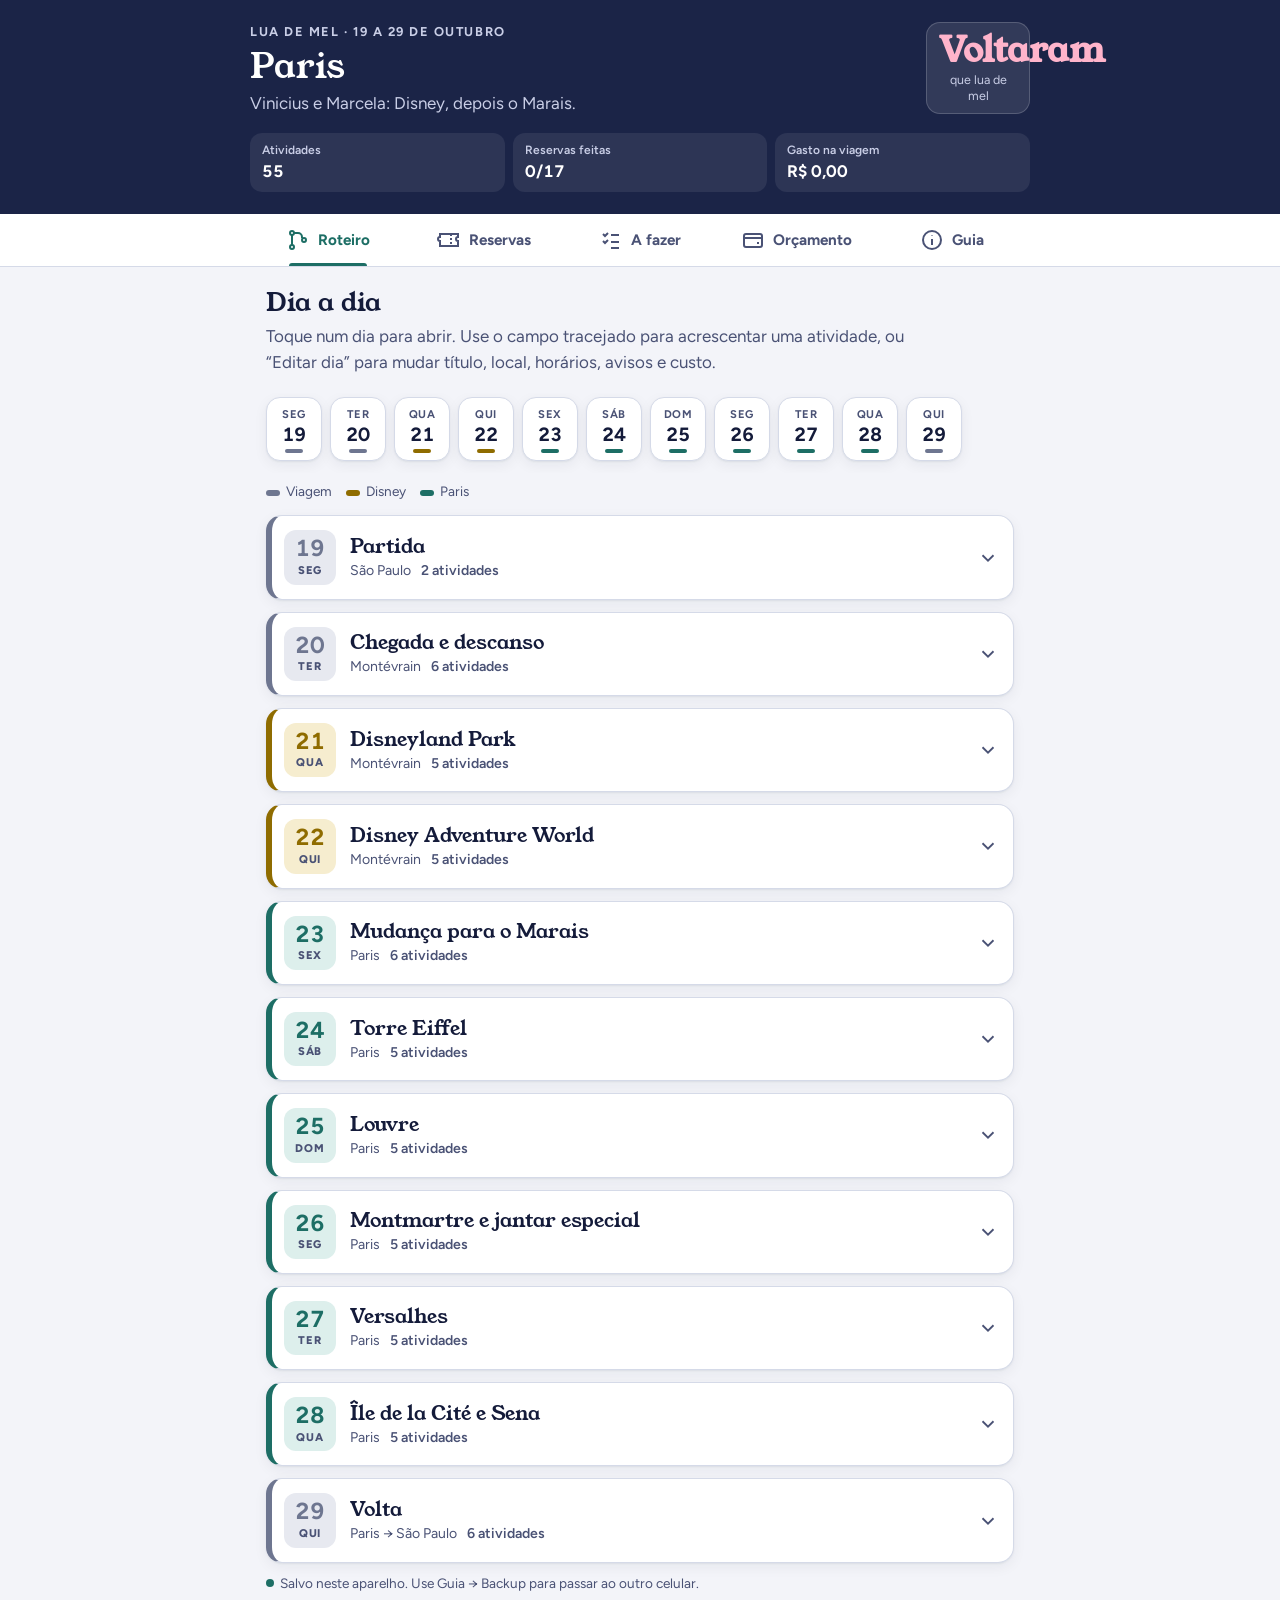
==== commit 8f18d8a9: "Redesign Lua de mel layout and make itinerary fully editable - Hero header with countdown and trip s" ====
--- a/lua-de-mel/index.html
+++ b/lua-de-mel/index.html
@@ -7,370 +7,272 @@
 <meta name="apple-mobile-web-app-capable" content="yes">
 <meta name="mobile-web-app-capable" content="yes">
 <meta name="apple-mobile-web-app-title" content="Paris">
-<meta name="apple-mobile-web-app-status-bar-style" content="default">
+<meta name="apple-mobile-web-app-status-bar-style" content="black-translucent">
 <link rel="manifest" href="manifest.json">
 <link rel="icon" href="icon.svg" type="image/svg+xml">
 <link rel="apple-touch-icon" href="icon-192.png">
 <link rel="preconnect" href="https://fonts.googleapis.com">
 <link rel="preconnect" href="https://fonts.gstatic.com" crossorigin="">
-<link href="https://fonts.googleapis.com/css2?family=Young+Serif&amp;family=Figtree:wght@400;500;600;700&amp;display=swap" rel="stylesheet">
+<link href="https://fonts.googleapis.com/css2?family=Young+Serif&amp;family=Figtree:wght@400;500;600;700;800&amp;display=swap" rel="stylesheet">
 <style>
 :root{
-  --paper:#F7F8FB; --surface:#FFFFFF; --ink:#1B2447; --muted:#5B6485; --line:#DDE1EC;
-  --seine:#23766D; --rose:#B8456A; --gold:#B58A12; --grey:#8A91A8;
-  --seine-soft:#E3F1EF; --rose-soft:#F7E6EC; --gold-soft:#F6EFD9;
-  box-sizing:border-box;
-  padding-top:env(safe-area-inset-top,0px);
-  padding-bottom:env(safe-area-inset-bottom,0px);
+  --paper:#F3F4F9; --surface:#FFFFFF; --surface-2:#F8F9FC; --ink:#141B3A; --muted:#4A5275; --line:#D5DAE8;
+  --hero:#1B2447; --hero-ink:#FFFFFF; --hero-muted:#C9CEE6;
+  --seine:#1D6E65; --rose:#B03D62; --gold:#8F6C00; --grey:#6E7690;
+  --seine-soft:#DDEFEC; --rose-soft:#F7E3EA; --gold-soft:#F6EDCF; --grey-soft:#E7E9F0;
+  --shadow:0 1px 2px rgba(20,27,58,.06),0 4px 14px rgba(20,27,58,.06);
+  --radius:16px; --on-accent:#FFFFFF;
 }
 @media (prefers-color-scheme: dark){
   :root:not([data-theme="light"]){
-    --paper:#10152B; --surface:#182041; --ink:#EEF0F8; --muted:#A5ACC6; --line:#2C3560;
-    --seine:#5CC2B5; --rose:#E583A2; --gold:#E0B84A; --grey:#7D84A0;
-    --seine-soft:#16363A; --rose-soft:#3A1F31; --gold-soft:#3A3120;
+    --paper:#0D1226; --surface:#161D3B; --surface-2:#1B2346; --ink:#F1F3FA; --muted:#B3B9D3; --line:#2E3864;
+    --hero:#161D3B; --hero-ink:#F1F3FA; --hero-muted:#B3B9D3;
+    --seine:#62CABC; --rose:#EE8DAC; --gold:#E6C25A; --grey:#98A0BC;
+    --seine-soft:#143536; --rose-soft:#3A1E31; --gold-soft:#3A3120; --grey-soft:#252D52;
+    --shadow:0 1px 2px rgba(0,0,0,.3),0 4px 14px rgba(0,0,0,.25); --on-accent:#0D1226;
   }
 }
 :root[data-theme="dark"]{
-  --paper:#10152B; --surface:#182041; --ink:#EEF0F8; --muted:#A5ACC6; --line:#2C3560;
-  --seine:#5CC2B5; --rose:#E583A2; --gold:#E0B84A; --grey:#7D84A0;
-  --seine-soft:#16363A; --rose-soft:#3A1F31; --gold-soft:#3A3120;
-}
-*,*::before,*::after{box-sizing:inherit}
-html{height:100%;scroll-padding-top:env(safe-area-inset-top,0px)}
-body{margin:0;min-height:100%;background:var(--paper);color:var(--ink);
-  font-family:Figtree,system-ui,-apple-system,"Segoe UI",sans-serif;font-size:16px;line-height:1.5}
-h1,h2,h3{font-family:"Young Serif",Georgia,"Times New Roman",serif;font-weight:400;margin:0}
+  --paper:#0D1226; --surface:#161D3B; --surface-2:#1B2346; --ink:#F1F3FA; --muted:#B3B9D3; --line:#2E3864;
+  --hero:#161D3B; --hero-ink:#F1F3FA; --hero-muted:#B3B9D3;
+  --seine:#62CABC; --rose:#EE8DAC; --gold:#E6C25A; --grey:#98A0BC;
+  --seine-soft:#143536; --rose-soft:#3A1E31; --gold-soft:#3A3120; --grey-soft:#252D52;
+  --shadow:0 1px 2px rgba(0,0,0,.3),0 4px 14px rgba(0,0,0,.25); --on-accent:#0D1226;
+}
+*,*::before,*::after{box-sizing:border-box}
+html{scroll-padding-top:80px}
+body{margin:0;background:var(--paper);color:var(--ink);
+  font-family:Figtree,system-ui,-apple-system,"Segoe UI",sans-serif;font-size:17px;line-height:1.5;
+  -webkit-text-size-adjust:100%}
+h1,h2,h3{font-family:"Young Serif",Georgia,"Times New Roman",serif;font-weight:400;margin:0;line-height:1.2}
 button,input,select,textarea{font:inherit;color:inherit}
 button{cursor:pointer}
-:focus-visible{outline:2px solid var(--seine);outline-offset:2px}
+:focus-visible{outline:3px solid var(--seine);outline-offset:2px}
 a{color:var(--seine)}
-.wrap{max-width:760px;margin:0 auto;padding:24px 20px 110px}
+.sr{position:absolute;width:1px;height:1px;overflow:hidden;clip:rect(0 0 0 0);white-space:nowrap}
 
 /* Cabeçalho */
-header.top{display:flex;justify-content:space-between;align-items:flex-end;gap:16px;flex-wrap:wrap;
-  padding-bottom:20px;border-bottom:1px solid var(--line);margin-bottom:8px}
-header.top h1{font-size:2.1rem;line-height:1.1}
-header.top p{margin:6px 0 0;color:var(--muted)}
-.countdown{text-align:right}
-.countdown strong{display:block;font-family:"Young Serif",Georgia,serif;font-size:2.4rem;line-height:1;color:var(--rose)}
-.countdown span{color:var(--muted);font-size:.9rem}
+.hero{background:var(--hero);color:var(--hero-ink);padding:calc(env(safe-area-inset-top,0px) + 22px) 16px 22px}
+.hero .in{max-width:780px;margin:0 auto;display:flex;justify-content:space-between;align-items:flex-start;gap:12px}
+.hero .eyebrow{font-size:.8rem;font-weight:700;letter-spacing:.12em;text-transform:uppercase;color:var(--hero-muted)}
+.hero h1{font-size:2.2rem;margin-top:4px}
+.hero p{margin:4px 0 0;color:var(--hero-muted)}
+.countdown{flex:none;background:rgba(255,255,255,.1);border:1px solid rgba(255,255,255,.18);border-radius:14px;padding:10px 12px;text-align:center;width:104px}
+.countdown strong{display:block;font-family:"Young Serif",Georgia,serif;font-size:2.2rem;line-height:1;color:#FFB4CB}
+.countdown span{display:block;font-size:.78rem;line-height:1.25;color:var(--hero-muted);margin-top:4px}
+.stats{max-width:780px;margin:16px auto 0;display:grid;grid-template-columns:repeat(3,1fr);gap:8px}
+.stat{background:rgba(255,255,255,.08);border-radius:12px;padding:8px 12px}
+.stat span{display:block;font-size:.75rem;color:var(--hero-muted);font-weight:600}
+.stat b{font-size:1.05rem;font-variant-numeric:tabular-nums}
 
 /* Abas */
-nav.tabs{position:fixed;left:0;right:0;bottom:0;z-index:10;background:var(--surface);
-  border-top:1px solid var(--line);display:flex;justify-content:center;
-  padding-bottom:env(safe-area-inset-bottom,0px)}
-nav.tabs .inner{display:flex;max-width:760px;width:100%}
-nav.tabs button{flex:1;background:none;border:0;padding:10px 4px 12px;font-size:.82rem;font-weight:600;
-  color:var(--muted);border-top:3px solid transparent;display:flex;flex-direction:column;align-items:center;gap:2px}
-nav.tabs button svg{width:22px;height:22px}
-nav.tabs button[aria-selected="true"]{color:var(--seine);border-top-color:var(--seine)}
+nav.tabs{position:fixed;left:0;right:0;bottom:0;z-index:20;background:var(--surface);
+  border-top:1px solid var(--line);box-shadow:0 -4px 14px rgba(20,27,58,.06);padding-bottom:env(safe-area-inset-bottom,0px)}
+nav.tabs .inner{display:flex;max-width:780px;margin:0 auto}
+nav.tabs button{flex:1;background:none;border:0;padding:9px 2px 10px;font-size:.78rem;font-weight:700;
+  color:var(--muted);display:flex;flex-direction:column;align-items:center;gap:3px;position:relative}
+nav.tabs button svg{width:24px;height:24px}
+nav.tabs button[aria-selected="true"]{color:var(--seine)}
+nav.tabs button[aria-selected="true"]::before{content:"";position:absolute;top:0;left:25%;right:25%;height:3px;border-radius:0 0 3px 3px;background:var(--seine)}
 @media (min-width:760px){
-  nav.tabs{position:sticky;top:env(safe-area-inset-top,0px);bottom:auto;border-top:0;border-bottom:1px solid var(--line);background:var(--paper)}
-  nav.tabs button{flex-direction:row;justify-content:center;gap:8px;font-size:.95rem;padding:14px 4px;border-top:0;border-bottom:3px solid transparent}
-  nav.tabs button[aria-selected="true"]{border-bottom-color:var(--seine)}
-  .wrap{padding-bottom:48px}
-}
-section.panel{display:none;padding-top:20px}
+  nav.tabs{position:sticky;top:0;bottom:auto;border-top:0;border-bottom:1px solid var(--line);box-shadow:none}
+  nav.tabs button{flex-direction:row;justify-content:center;gap:8px;font-size:.95rem;padding:14px 4px}
+  nav.tabs button[aria-selected="true"]::before{top:auto;bottom:0;border-radius:3px 3px 0 0}
+}
+.wrap{max-width:780px;margin:0 auto;padding:20px 16px 120px}
+@media (min-width:760px){.wrap{padding-bottom:56px}}
+section.panel{display:none}
 section.panel.active{display:block}
-.lead{color:var(--muted);margin:6px 0 20px;max-width:62ch}
-.sync{font-size:.82rem;color:var(--muted);margin-top:4px}
-
-/* Linha do roteiro */
-.line{list-style:none;margin:0;padding:0;position:relative}
-.stop{position:relative;padding-left:44px}
-.stop::before{content:"";position:absolute;left:15px;top:0;bottom:0;width:6px;background:var(--c)}
-.stop:first-child::before{top:22px}
-.stop:last-child::before{bottom:calc(100% - 22px)}
-.stop .dot{position:absolute;left:6px;top:10px;width:24px;height:24px;border-radius:50%;
-  background:var(--surface);border:5px solid var(--c)}
-.stop.today .dot{background:var(--c)}
-.day-btn{width:100%;text-align:left;padding:8px 0 16px;display:flex;justify-content:space-between;gap:12px;align-items:flex-start;cursor:pointer;list-style:none;-webkit-tap-highlight-color:transparent}
-.day-btn::-webkit-details-marker{display:none}
-.day-btn::marker{content:""}
-.day-btn .when{font-size:.85rem;color:var(--muted);font-weight:600}
-.day-btn h3{font-size:1.3rem;margin-top:2px}
-.day-btn .base{font-size:.9rem;color:var(--muted)}
-.chev{flex:none;width:20px;height:20px;margin-top:6px;transition:transform .2s;color:var(--muted)}
-details[open] > .day-btn .chev{transform:rotate(180deg)}
-.day-body{padding:0 0 24px}
-.tl{list-style:none;margin:0 0 12px;padding:0;border-left:2px dotted var(--line)}
-.tl li{display:grid;grid-template-columns:64px 1fr;gap:8px;padding:6px 0 6px 12px}
-.tl .h{font-weight:700;font-variant-numeric:tabular-nums}
-.flag{display:inline-block;font-size:.8rem;font-weight:600;padding:2px 8px;border-radius:99px;margin:0 6px 6px 0}
+section.panel > h2{font-size:1.6rem}
+.lead{color:var(--muted);margin:6px 0 18px;max-width:62ch}
+.sync{font-size:.85rem;color:var(--muted);margin:10px 0 0;display:flex;align-items:center;gap:6px}
+.sync::before{content:"";width:8px;height:8px;border-radius:50%;background:var(--seine);flex:none}
+
+/* Faixa de datas */
+.strip{display:flex;gap:8px;overflow-x:auto;padding:4px 2px 12px;margin:0 -16px 8px;padding-left:16px;padding-right:16px;scroll-snap-type:x proximity;scrollbar-width:none}
+.strip::-webkit-scrollbar{display:none}
+.chip{flex:none;scroll-snap-align:start;display:flex;flex-direction:column;align-items:center;min-width:56px;padding:8px 6px 7px;border-radius:14px;
+  background:var(--surface);border:1px solid var(--line);box-shadow:var(--shadow)}
+.chip small{font-size:.7rem;font-weight:700;text-transform:uppercase;color:var(--muted);letter-spacing:.04em}
+.chip b{font-size:1.2rem;line-height:1.2;font-variant-numeric:tabular-nums}
+.chip i{width:18px;height:4px;border-radius:2px;background:var(--c);margin-top:3px}
+.chip.today{background:var(--ink);color:var(--paper);border-color:var(--ink)}
+.chip.today small{color:inherit;opacity:.8}
+.legend{display:flex;flex-wrap:wrap;gap:14px;font-size:.85rem;color:var(--muted);margin-bottom:14px}
+.legend i{display:inline-block;width:14px;height:6px;border-radius:3px;margin-right:6px;vertical-align:middle}
+
+/* Cartões dos dias */
+.days{display:flex;flex-direction:column;gap:12px}
+.day{background:var(--surface);border-radius:var(--radius);box-shadow:var(--shadow);border:1px solid var(--line);
+  border-left:6px solid var(--c);overflow:hidden}
+.day.today{outline:2px solid var(--c);outline-offset:2px}
+.day-head{width:100%;display:flex;align-items:center;gap:14px;padding:14px 14px 14px 12px;background:none;border:0;text-align:left}
+.date{flex:none;width:52px;text-align:center;border-radius:12px;background:var(--soft);padding:6px 0}
+.date b{display:block;font-size:1.45rem;line-height:1.1;font-variant-numeric:tabular-nums;color:var(--c)}
+.date small{display:block;font-size:.7rem;font-weight:800;letter-spacing:.06em;text-transform:uppercase;color:var(--muted)}
+.day-head .ttl{flex:1;min-width:0}
+.day-head .dtitle{display:block;font-family:"Young Serif",Georgia,serif;font-size:1.25rem;line-height:1.2}
+.day-head .meta{display:flex;flex-wrap:wrap;gap:4px 10px;font-size:.88rem;color:var(--muted);margin-top:2px}
+.day-head .count{font-weight:600}
+.chev{flex:none;width:22px;height:22px;transition:transform .2s;color:var(--muted)}
+.day-head[aria-expanded="true"] .chev{transform:rotate(180deg)}
+.day-body{padding:0 16px 18px;border-top:1px solid var(--line)}
+.flags{display:flex;flex-wrap:wrap;gap:6px;margin:14px 0 4px}
+.flag{display:inline-block;font-size:.85rem;font-weight:700;padding:4px 10px;border-radius:99px}
 .flag.pend{background:var(--gold-soft);color:var(--gold)}
 .flag.info{background:var(--seine-soft);color:var(--seine)}
 .flag.rose{background:var(--rose-soft);color:var(--rose)}
-.cost{font-size:.9rem;color:var(--muted);margin:0 0 10px}
-.note{width:100%;min-height:64px;border:1px solid var(--line);border-radius:10px;background:var(--surface);padding:10px;resize:vertical}
-.note-label{font-size:.85rem;font-weight:600;color:var(--muted);display:block;margin-bottom:4px}
-.legend{display:flex;flex-wrap:wrap;gap:14px;font-size:.85rem;color:var(--muted);margin-bottom:18px}
-.legend i{display:inline-block;width:14px;height:6px;border-radius:3px;margin-right:6px;vertical-align:middle}
+
+.tl{list-style:none;margin:14px 0 0;padding:0;position:relative}
+.tl::before{content:"";position:absolute;left:37px;top:8px;bottom:8px;width:2px;background:var(--line)}
+.tl li{display:grid;grid-template-columns:76px 1fr;gap:12px;align-items:start;padding:7px 0;position:relative}
+.time{justify-self:start;min-width:76px;text-align:center;font-weight:800;font-size:.88rem;font-variant-numeric:tabular-nums;
+  background:var(--soft);color:var(--ink);border-radius:8px;padding:3px 6px;position:relative;z-index:1}
+.time.empty{color:var(--muted);font-weight:600}
+.tl .txt{padding-top:1px}
+.tl-empty{color:var(--muted);margin:14px 0 0;font-style:italic}
+
+.quick{display:grid;grid-template-columns:72px 1fr auto;gap:8px;margin:14px 0 4px;padding:10px;border:1.5px dashed var(--line);border-radius:12px;background:var(--surface-2)}
+.quick input{min-width:0;border:1px solid var(--line);border-radius:10px;background:var(--surface);padding:10px}
+.quick button{border:0;border-radius:10px;background:var(--seine);color:var(--on-accent);font-weight:700;padding:0 14px;display:flex;align-items:center;gap:4px}
+.quick button svg{width:18px;height:18px}
+@media (max-width:420px){.quick button span{display:none}.quick button{padding:0 12px}}
+
+.cost{display:flex;gap:8px;align-items:baseline;font-size:.95rem;margin:14px 0 0;padding:10px 12px;border-radius:10px;background:var(--surface-2)}
+.cost span{color:var(--muted);font-weight:600;flex:none}
+.note-label{font-size:.88rem;font-weight:700;color:var(--muted);display:block;margin:16px 0 6px}
+.note{width:100%;min-height:72px;border:1px solid var(--line);border-radius:12px;background:var(--surface-2);padding:10px 12px;resize:vertical}
+.day-actions{display:flex;flex-wrap:wrap;gap:8px;margin-top:14px}
+
+/* Edição */
+.edit h4{font-size:.8rem;font-weight:800;letter-spacing:.08em;text-transform:uppercase;color:var(--muted);margin:18px 0 8px}
+.fgrid{display:grid;grid-template-columns:1fr 1fr;gap:10px}
+.fgrid .wide{grid-column:1/-1}
+.fl label{display:block;font-size:.85rem;font-weight:700;color:var(--muted);margin-bottom:4px}
+.fl input,.fl select,.row input,.row select{width:100%;min-width:0;border:1px solid var(--line);border-radius:10px;background:var(--surface-2);padding:10px}
+.row{display:grid;grid-template-columns:96px 1fr;grid-template-areas:"a tools" "b b";gap:6px;align-items:center;padding:8px 0;border-bottom:1px solid var(--line)}
+.row > :nth-child(1){grid-area:a}.row > :nth-child(2){grid-area:b}.row .tools{grid-area:tools;justify-self:end}
+.row.flagrow{grid-template-columns:140px 1fr}
+@media (min-width:600px){.row{grid-template-columns:90px 1fr auto;grid-template-areas:"a b tools"}.row.flagrow{grid-template-columns:130px 1fr auto}}
+.row .tools{display:flex;gap:2px}
+.ib{width:36px;height:40px;border:1px solid var(--line);border-radius:10px;background:var(--surface);display:inline-flex;align-items:center;justify-content:center;color:var(--muted)}
+.ib svg{width:18px;height:18px}
+.ib.del{color:var(--rose)}
+.ib:disabled{opacity:.35;cursor:default}
+.add-line{margin-top:10px}
+
+/* Botões */
+.btn{display:inline-flex;align-items:center;gap:6px;border:1px solid var(--line);background:var(--surface);
+  border-radius:99px;padding:8px 16px;text-decoration:none;color:var(--ink);font-weight:700;font-size:.92rem}
+.btn svg{width:18px;height:18px}
+.btn.primary{background:var(--seine);border-color:var(--seine);color:var(--on-accent)}
+.btn.ghost{background:none}
+.btn.danger{color:var(--rose)}
+.btns{display:flex;gap:8px;flex-wrap:wrap;margin-top:12px}
+
+/* Cartões genéricos */
+.card{background:var(--surface);border:1px solid var(--line);border-radius:var(--radius);box-shadow:var(--shadow);padding:16px;margin-bottom:12px}
 
 /* Reservas */
-.booking{border-top:1px solid var(--line);padding:18px 0}
-.booking:first-of-type{border-top:0}
-.booking h3{font-size:1.25rem}
-.booking .kind{font-size:.85rem;font-weight:600;color:var(--rose)}
-.booking dl{display:grid;grid-template-columns:max-content 1fr;gap:4px 16px;margin:10px 0 0}
-.booking dt{color:var(--muted)}
+.booking .kind{font-size:.8rem;font-weight:800;letter-spacing:.08em;text-transform:uppercase;color:var(--rose)}
+.booking h3{font-size:1.3rem;margin-top:2px}
+.booking dl{display:grid;grid-template-columns:max-content 1fr;gap:6px 16px;margin:12px 0 0}
+.booking dt{color:var(--muted);font-weight:600}
 .booking dd{margin:0}
-.route{display:flex;align-items:center;gap:12px;margin-top:8px;font-family:"Young Serif",Georgia,serif;font-size:1.5rem}
+.route{display:flex;align-items:center;gap:12px;margin-top:10px;font-family:"Young Serif",Georgia,serif;font-size:1.6rem}
 .route small{display:block;font-family:Figtree,system-ui,sans-serif;font-size:.85rem;color:var(--muted)}
-.route .arrow{flex:1;height:2px;background:var(--line);position:relative;min-width:30px}
-.btns{display:flex;gap:8px;flex-wrap:wrap;margin-top:12px}
-.btn{display:inline-flex;align-items:center;gap:6px;border:1px solid var(--line);background:var(--surface);
-  border-radius:99px;padding:6px 14px;text-decoration:none;color:var(--ink);font-weight:600;font-size:.9rem}
-.btn.primary{background:var(--seine);border-color:var(--seine);color:#fff}
+.route .arrow{flex:1;height:2px;background:var(--line);min-width:30px;position:relative}
+.route .arrow::after{content:"";position:absolute;right:-1px;top:-4px;border:5px solid transparent;border-left:8px solid var(--line)}
 
 /* Checklist */
-.group h3{font-size:1.1rem;margin:22px 0 8px}
-.check{display:flex;gap:12px;align-items:flex-start;padding:10px 0;border-bottom:1px solid var(--line)}
-.check input{width:20px;height:20px;margin-top:2px;accent-color:var(--seine);flex:none}
+.group h3{font-size:1.15rem;margin:0 0 6px}
+.check{display:flex;gap:12px;align-items:flex-start;padding:11px 0;border-bottom:1px solid var(--line)}
+.check:last-child{border-bottom:0}
+.check input{width:22px;height:22px;margin-top:1px;accent-color:var(--seine);flex:none}
 .check.done span{text-decoration:line-through;color:var(--muted)}
-.progress{height:8px;border-radius:4px;background:var(--line);overflow:hidden;margin:8px 0 4px}
-.progress b{display:block;height:100%;background:var(--seine)}
+.progress{height:10px;border-radius:5px;background:var(--line);overflow:hidden;margin:8px 0 4px}
+.progress b{display:block;height:100%;background:var(--seine);transition:width .3s}
 
 /* Orçamento */
-.totals{display:grid;grid-template-columns:repeat(auto-fit,minmax(150px,1fr));gap:12px;margin-bottom:12px}
-.tot{background:var(--surface);border:1px solid var(--line);border-radius:12px;padding:12px 14px}
-.tot span{font-size:.85rem;color:var(--muted)}
-.tot strong{display:block;font-size:1.3rem;font-variant-numeric:tabular-nums}
-.stack{display:flex;height:14px;border-radius:7px;overflow:hidden;background:var(--line);margin:14px 0 6px;position:relative}
+.totals{display:grid;grid-template-columns:repeat(2,1fr);gap:10px;margin-bottom:12px}
+@media (min-width:600px){.totals{grid-template-columns:repeat(4,1fr)}}
+.tot{background:var(--surface);border:1px solid var(--line);border-radius:14px;padding:12px 14px;box-shadow:var(--shadow)}
+.tot span{font-size:.85rem;color:var(--muted);font-weight:600}
+.tot strong{display:block;font-size:1.25rem;font-variant-numeric:tabular-nums}
+.stack{display:flex;height:14px;border-radius:7px;overflow:hidden;background:var(--line);margin:14px 0 6px}
 .stack b{height:100%}
 .stack-legend{display:flex;flex-wrap:wrap;gap:14px;font-size:.85rem;color:var(--muted)}
 .stack-legend i{display:inline-block;width:10px;height:10px;border-radius:2px;margin-right:6px;vertical-align:middle}
-.warn{background:var(--rose-soft);color:var(--ink);border-left:4px solid var(--rose);padding:10px 14px;border-radius:6px;margin:14px 0}
+.warn{background:var(--rose-soft);color:var(--ink);border-left:4px solid var(--rose);padding:10px 14px;border-radius:8px;margin:14px 0}
 .table-wrap{overflow-x:auto}
 table{width:100%;border-collapse:collapse;font-size:.95rem}
-th,td{text-align:left;padding:8px 6px;border-bottom:1px solid var(--line);vertical-align:top}
-th{font-size:.85rem;color:var(--muted);font-weight:600}
+th,td{text-align:left;padding:9px 6px;border-bottom:1px solid var(--line);vertical-align:top}
+th{font-size:.85rem;color:var(--muted);font-weight:700}
 td.num,th.num{text-align:right;font-variant-numeric:tabular-nums;white-space:nowrap}
-tfoot td{font-weight:700}
-form.add{display:grid;grid-template-columns:1fr 110px 80px;gap:8px;margin:12px 0}
-form.add input,form.add select{border:1px solid var(--line);border-radius:10px;background:var(--surface);padding:9px 10px;min-width:0}
+tfoot td{font-weight:800;border-bottom:0}
+form.add{display:grid;grid-template-columns:1fr 110px 80px;gap:8px;margin:0 0 12px}
+form.add input,form.add select{border:1px solid var(--line);border-radius:10px;background:var(--surface-2);padding:10px;min-width:0}
 form.add .full{grid-column:1/-1}
-form.add button{grid-column:1/-1}
-@media (min-width:600px){form.add{grid-template-columns:1fr 120px 80px 150px auto}form.add .full,form.add button{grid-column:auto}}
-.x{background:none;border:0;color:var(--muted);font-size:1.1rem;padding:0 4px}
+form.add button{grid-column:1/-1;justify-content:center}
+@media (min-width:600px){form.add{grid-template-columns:1fr 120px 80px 160px auto}form.add .full,form.add button{grid-column:auto}}
+.x{background:none;border:0;color:var(--rose);font-size:1.3rem;padding:0 6px}
 .empty{color:var(--muted);padding:12px 0}
-.field{display:flex;align-items:center;gap:8px;margin:8px 0}
-.field input{width:90px;border:1px solid var(--line);border-radius:8px;background:var(--surface);padding:6px 8px}
+.field{display:flex;align-items:center;gap:8px;margin:0 0 10px}
+.field input{width:90px;border:1px solid var(--line);border-radius:8px;background:var(--surface-2);padding:8px}
+h3.sub{font-size:1.2rem;margin:26px 0 10px}
 
 /* Guia */
-.guide h3{font-size:1.15rem;margin:22px 0 6px}
-.guide p{margin:0 0 8px;max-width:65ch}
-.conv{display:flex;gap:10px;flex-wrap:wrap;align-items:center;background:var(--surface);border:1px solid var(--line);border-radius:12px;padding:12px 14px}
-.conv input{width:120px;border:1px solid var(--line);border-radius:8px;background:var(--paper);padding:8px}
-.conv output{font-weight:700;font-size:1.15rem}
+.guide .card h3{font-size:1.15rem;margin:0 0 6px}
+.guide .card p{margin:0 0 6px;max-width:65ch}
+.guide .card p:last-child{margin-bottom:0}
+.conv{display:flex;gap:10px;flex-wrap:wrap;align-items:center}
+.conv input{width:120px;border:1px solid var(--line);border-radius:10px;background:var(--surface-2);padding:10px}
+.conv output{font-weight:800;font-size:1.2rem}
+
+.toast{position:fixed;left:50%;bottom:calc(84px + env(safe-area-inset-bottom,0px));transform:translateX(-50%) translateY(20px);opacity:0;
+  background:var(--ink);color:var(--paper);padding:10px 16px;border-radius:99px;font-weight:600;font-size:.92rem;transition:.25s;pointer-events:none;z-index:30;max-width:calc(100% - 32px)}
+.toast.show{opacity:1;transform:translateX(-50%) translateY(0)}
+@media (min-width:760px){.toast{bottom:24px}}
+
 .no-js nav.tabs{display:none}
-.no-js section.panel{display:block;border-top:1px solid var(--line);margin-top:28px}
-.nojs-note{background:var(--gold-soft);border-left:4px solid var(--gold);padding:12px 14px;border-radius:6px;margin:16px 0 0}
-@media (prefers-reduced-motion:reduce){*{transition:none!important}}
+.no-js section.panel{display:block}
+.nojs-note{background:var(--gold-soft);border-left:4px solid var(--gold);padding:12px 14px;border-radius:8px;margin:0 0 16px}
+@media (prefers-reduced-motion:reduce){*{transition:none!important;scroll-behavior:auto!important}}
 </style>
 </head>
 <body>
-<div class="wrap">
-  <header class="top">
+<header class="hero">
+  <div class="in">
     <div>
-      <h1>Paris, 19 a 29 de outubro</h1>
-      <p>Lua de mel de Vinicius e Marcela: Disney, depois o Marais.</p>
+      <div class="eyebrow">Lua de mel · 19 a 29 de outubro</div>
+      <h1>Paris</h1>
+      <p>Vinicius e Marcela: Disney, depois o Marais.</p>
     </div>
-    <div class="countdown" id="countdown" aria-live="polite"><strong>20</strong><span>dias para o embarque</span></div>
-  </header>
-  <noscript><p class="nojs-note">Este visualizador está mostrando só o texto do app. Para marcar itens, anotar e registrar gastos, abra o link do app no Chrome ou no Safari.</p></noscript>
-
-  <nav class="tabs" role="tablist" aria-label="Seções">
-    <div class="inner">
-      <button role="tab" id="t-roteiro" aria-controls="roteiro" aria-selected="true" tabindex="0"><svg viewBox="0 0 24 24" fill="none" stroke="currentColor" stroke-width="2" aria-hidden="true"><circle cx="6" cy="5" r="2"></circle><circle cx="6" cy="19" r="2"></circle><circle cx="18" cy="12" r="2"></circle><path d="M6 7v10M8 5h4a4 4 0 0 1 4 4v1"></path></svg>Roteiro</button>
-      <button role="tab" id="t-reservas" aria-controls="reservas" aria-selected="false" tabindex="-1"><svg viewBox="0 0 24 24" fill="none" stroke="currentColor" stroke-width="2" aria-hidden="true"><path d="M3 9a2 2 0 0 0 0 4v5h18v-5a2 2 0 0 1 0-4V6H3z"></path><path d="M14 6v12" stroke-dasharray="2 2"></path></svg>Reservas</button>
-      <button role="tab" id="t-afazer" aria-controls="afazer" aria-selected="false" tabindex="-1"><svg viewBox="0 0 24 24" fill="none" stroke="currentColor" stroke-width="2" aria-hidden="true"><path d="M4 6l2 2 3-3M4 13l2 2 3-3M12 7h8M12 14h8M12 20h8"></path></svg>A fazer</button>
-      <button role="tab" id="t-orcamento" aria-controls="orcamento" aria-selected="false" tabindex="-1"><svg viewBox="0 0 24 24" fill="none" stroke="currentColor" stroke-width="2" aria-hidden="true"><rect x="3" y="6" width="18" height="13" rx="2"></rect><path d="M3 10h18M16 15h2"></path></svg>Orçamento</button>
-      <button role="tab" id="t-guia" aria-controls="guia" aria-selected="false" tabindex="-1"><svg viewBox="0 0 24 24" fill="none" stroke="currentColor" stroke-width="2" aria-hidden="true"><circle cx="12" cy="12" r="9"></circle><path d="M12 11v6M12 7.5v.5"></path></svg>Guia</button>
-    </div>
-  </nav>
+    <div class="countdown" id="countdown" aria-live="polite"><strong>–</strong><span>dias para o embarque</span></div>
+  </div>
+  <div class="stats" id="stats"></div>
+</header>
+
+<nav class="tabs" role="tablist" aria-label="Seções">
+  <div class="inner">
+    <button role="tab" id="t-roteiro" aria-controls="roteiro" aria-selected="true"><svg viewBox="0 0 24 24" fill="none" stroke="currentColor" stroke-width="2" aria-hidden="true"><circle cx="6" cy="5" r="2"/><circle cx="6" cy="19" r="2"/><circle cx="18" cy="12" r="2"/><path d="M6 7v10M8 5h4a4 4 0 0 1 4 4v1"/></svg>Roteiro</button>
+    <button role="tab" id="t-reservas" aria-controls="reservas" aria-selected="false"><svg viewBox="0 0 24 24" fill="none" stroke="currentColor" stroke-width="2" aria-hidden="true"><path d="M3 9a2 2 0 0 0 0 4v5h18v-5a2 2 0 0 1 0-4V6H3z"/><path d="M14 6v12" stroke-dasharray="2 2"/></svg>Reservas</button>
+    <button role="tab" id="t-afazer" aria-controls="afazer" aria-selected="false"><svg viewBox="0 0 24 24" fill="none" stroke="currentColor" stroke-width="2" aria-hidden="true"><path d="M4 6l2 2 3-3M4 13l2 2 3-3M12 7h8M12 14h8M12 20h8"/></svg>A fazer</button>
+    <button role="tab" id="t-orcamento" aria-controls="orcamento" aria-selected="false"><svg viewBox="0 0 24 24" fill="none" stroke="currentColor" stroke-width="2" aria-hidden="true"><rect x="3" y="6" width="18" height="13" rx="2"/><path d="M3 10h18M16 15h2"/></svg>Orçamento</button>
+    <button role="tab" id="t-guia" aria-controls="guia" aria-selected="false"><svg viewBox="0 0 24 24" fill="none" stroke="currentColor" stroke-width="2" aria-hidden="true"><circle cx="12" cy="12" r="9"/><path d="M12 11v6M12 7.5v.5"/></svg>Guia</button>
+  </div>
+</nav>
+
+<main class="wrap">
+  <noscript><p class="nojs-note">Para ver e editar o roteiro, abra este app no Chrome ou no Safari com JavaScript ativado.</p></noscript>
 
   <!-- ROTEIRO -->
   <section class="panel active" id="roteiro" role="tabpanel" aria-labelledby="t-roteiro">
     <h2>Dia a dia</h2>
-    <p class="lead">Cada dia tem uma âncora com hora marcada; o resto é flexível. Toque num dia para ver os horários e deixar anotações para os dois.</p>
+    <p class="lead">Toque num dia para abrir. Use o campo tracejado para acrescentar uma atividade, ou “Editar dia” para mudar título, local, horários, avisos e custo.</p>
+    <div class="strip" id="strip" aria-label="Ir para o dia"></div>
     <div class="legend"><span><i style="background:var(--grey)"></i>Viagem</span><span><i style="background:var(--gold)"></i>Disney</span><span><i style="background:var(--seine)"></i>Paris</span></div>
-    <ol class="line" id="line">
-   <li class="stop" style="--c:var(--grey)">
-    <span class="dot" aria-hidden="true"></span>
-    <details>
-    <summary class="day-btn">
-      <span><span class="when">Seg, 19 out</span><h3>Partida</h3><span class="base">São Paulo</span></span>
-      <svg class="chev" viewBox="0 0 24 24" fill="none" stroke="currentColor" stroke-width="2" aria-hidden="true"><path d="M6 9l6 6 6-6"></path></svg>
-    </summary>
-    <div class="day-body">
-      
-      <ul class="tl"><li><span class="h">15h</span><span>Chegar em Guarulhos (3 h antes)</span></li><li><span class="h">18h</span><span>Voo LATAM para Paris</span></li></ul>
-      
-      <label class="note-label" for="n-d19">Anotações do dia</label>
-      <textarea class="note" id="n-d19" data-day="d19" placeholder="Restaurante que alguém indicou, horário de um show, o que levar..."></textarea>
-    </div>
-    </details>
-   </li>
-   <li class="stop" style="--c:var(--grey)">
-    <span class="dot" aria-hidden="true"></span>
-    <details>
-    <summary class="day-btn">
-      <span><span class="when">Ter, 20 out</span><h3>Chegada e descanso</h3><span class="base">Montévrain</span></span>
-      <svg class="chev" viewBox="0 0 24 24" fill="none" stroke="currentColor" stroke-width="2" aria-hidden="true"><path d="M6 9l6 6 6-6"></path></svg>
-    </summary>
-    <div class="day-body">
-      <span class="flag info">Comprar os 2 Navigo Semaine no CDG</span>
-      <ul class="tl"><li><span class="h">10h15</span><span>Pouso em CDG</span></li><li><span class="h">10h45</span><span>Imigração (cadastro biométrico) e malas</span></li><li><span class="h">12h</span><span>RER B + RER A até Val d'Europe (cerca de 1h30) ou TGV até Marne-la-Vallée–Chessy</span></li><li><span class="h">14h</span><span>Check-in no Airbnb e descanso</span></li><li><span class="h">16h</span><span>Supermercado; Val d'Europe se houver energia</span></li><li><span class="h">19h</span><span>Jantar cedo e dormir (jet lag)</span></li></ul>
-      <p class="cost">Custo do dia para os dois: cerca de €60</p>
-      <label class="note-label" for="n-d20">Anotações do dia</label>
-      <textarea class="note" id="n-d20" data-day="d20" placeholder="Restaurante que alguém indicou, horário de um show, o que levar..."></textarea>
-    </div>
-    </details>
-   </li>
-   <li class="stop" style="--c:var(--gold)">
-    <span class="dot" aria-hidden="true"></span>
-    <details>
-    <summary class="day-btn">
-      <span><span class="when">Qua, 21 out</span><h3>Disneyland Park</h3><span class="base">Montévrain</span></span>
-      <svg class="chev" viewBox="0 0 24 24" fill="none" stroke="currentColor" stroke-width="2" aria-hidden="true"><path d="M6 9l6 6 6-6"></path></svg>
-    </summary>
-    <div class="day-body">
-      
-      <ul class="tl"><li><span class="h">9h</span><span>Nos portões antes da abertura (confirmar no app)</span></li><li><span class="h">Manhã</span><span>Peter Pan's Flight, Big Thunder Mountain, Star Wars Hyperspace Mountain</span></li><li><span class="h">12h</span><span>Almoço</span></li><li><span class="h">Tarde</span><span>Pirates of the Caribbean, Phantom Manor, Indiana Jones, It's a Small World, desfile</span></li><li><span class="h">Noite</span><span>Show no castelo e volta</span></li></ul>
-      <p class="cost">Custo do dia para os dois: ingressos + cerca de €90 de comida</p>
-      <label class="note-label" for="n-d21">Anotações do dia</label>
-      <textarea class="note" id="n-d21" data-day="d21" placeholder="Restaurante que alguém indicou, horário de um show, o que levar..."></textarea>
-    </div>
-    </details>
-   </li>
-   <li class="stop" style="--c:var(--gold)">
-    <span class="dot" aria-hidden="true"></span>
-    <details>
-    <summary class="day-btn">
-      <span><span class="when">Qui, 22 out</span><h3>Disney Adventure World</h3><span class="base">Montévrain</span></span>
-      <svg class="chev" viewBox="0 0 24 24" fill="none" stroke="currentColor" stroke-width="2" aria-hidden="true"><path d="M6 9l6 6 6-6"></path></svg>
-    </summary>
-    <div class="day-body">
-      <span class="flag pend">Decidir: 2º dia na Disney ou dia livre</span>
-      <ul class="tl"><li><span class="h">9h</span><span>Direto para World of Frozen (Frozen Ever After)</span></li><li><span class="h">Manhã</span><span>Avengers Campus, Ratatouille, Crush's Coaster, Tower of Terror</span></li><li><span class="h">12h</span><span>Almoço</span></li><li><span class="h">Tarde</span><span>Voltar ao Disneyland Park para repetir favoritos</span></li><li><span class="h">Noite</span><span>Show noturno (horário no app)</span></li></ul>
-      <p class="cost">Custo do dia para os dois: ingressos + cerca de €90 de comida</p>
-      <label class="note-label" for="n-d22">Anotações do dia</label>
-      <textarea class="note" id="n-d22" data-day="d22" placeholder="Restaurante que alguém indicou, horário de um show, o que levar..."></textarea>
-    </div>
-    </details>
-   </li>
-   <li class="stop" style="--c:var(--seine)">
-    <span class="dot" aria-hidden="true"></span>
-    <details>
-    <summary class="day-btn">
-      <span><span class="when">Sex, 23 out</span><h3>Mudança para o Marais</h3><span class="base">Paris</span></span>
-      <svg class="chev" viewBox="0 0 24 24" fill="none" stroke="currentColor" stroke-width="2" aria-hidden="true"><path d="M6 9l6 6 6-6"></path></svg>
-    </summary>
-    <div class="day-body">
-      
-      <ul class="tl"><li><span class="h">10h</span><span>Check-out em Montévrain</span></li><li><span class="h">11h</span><span>RER A até Châtelet–Les Halles, depois metrô</span></li><li><span class="h">12h30</span><span>Almoço no Marché des Enfants Rouges</span></li><li><span class="h">15h</span><span>Check-in no Airbnb e descanso</span></li><li><span class="h">17h</span><span>Place des Vosges e Rue des Rosiers a pé</span></li><li><span class="h">20h</span><span>Jantar romântico no Marais</span></li></ul>
-      <p class="cost">Custo do dia para os dois: cerca de €100</p>
-      <label class="note-label" for="n-d23">Anotações do dia</label>
-      <textarea class="note" id="n-d23" data-day="d23" placeholder="Restaurante que alguém indicou, horário de um show, o que levar..."></textarea>
-    </div>
-    </details>
-   </li>
-   <li class="stop" style="--c:var(--seine)">
-    <span class="dot" aria-hidden="true"></span>
-    <details>
-    <summary class="day-btn">
-      <span><span class="when">Sáb, 24 out</span><h3>Torre Eiffel</h3><span class="base">Paris</span></span>
-      <svg class="chev" viewBox="0 0 24 24" fill="none" stroke="currentColor" stroke-width="2" aria-hidden="true"><path d="M6 9l6 6 6-6"></path></svg>
-    </summary>
-    <div class="day-body">
-      
-      <ul class="tl"><li><span class="h">9h30</span><span>Trocadéro para as fotos</span></li><li><span class="h">10h30</span><span>Torre Eiffel, 2º andar, horário reservado</span></li><li><span class="h">13h</span><span>Almoço ou piquenique no Champ de Mars</span></li><li><span class="h">Tarde</span><span>Invalides e Pont Alexandre III</span></li><li><span class="h">Noite</span><span>Torre cintilando (5 min a cada hora cheia)</span></li></ul>
-      <p class="cost">Custo do dia para os dois: €47 de ingressos + cerca de €100</p>
-      <label class="note-label" for="n-d24">Anotações do dia</label>
-      <textarea class="note" id="n-d24" data-day="d24" placeholder="Restaurante que alguém indicou, horário de um show, o que levar..."></textarea>
-    </div>
-    </details>
-   </li>
-   <li class="stop" style="--c:var(--seine)">
-    <span class="dot" aria-hidden="true"></span>
-    <details>
-    <summary class="day-btn">
-      <span><span class="when">Dom, 25 out</span><h3>Louvre</h3><span class="base">Paris</span></span>
-      <svg class="chev" viewBox="0 0 24 24" fill="none" stroke="currentColor" stroke-width="2" aria-hidden="true"><path d="M6 9l6 6 6-6"></path></svg>
-    </summary>
-    <div class="day-body">
-      <span class="flag info">Relógios atrasam 1 h nesta madrugada</span>
-      <ul class="tl"><li><span class="h">9h</span><span>Louvre com horário reservado (3 ou 4 alas)</span></li><li><span class="h">13h</span><span>Almoço</span></li><li><span class="h">14h30</span><span>Jardim das Tuileries</span></li><li><span class="h">15h30</span><span>Orsay, opcional</span></li><li><span class="h">Noite</span><span>Jantar em Saint-Germain</span></li></ul>
-      <p class="cost">Custo do dia para os dois: €64 de Louvre (+€32 Orsay) + cerca de €100</p>
-      <label class="note-label" for="n-d25">Anotações do dia</label>
-      <textarea class="note" id="n-d25" data-day="d25" placeholder="Restaurante que alguém indicou, horário de um show, o que levar..."></textarea>
-    </div>
-    </details>
-   </li>
-   <li class="stop" style="--c:var(--seine)">
-    <span class="dot" aria-hidden="true"></span>
-    <details>
-    <summary class="day-btn">
-      <span><span class="when">Seg, 26 out</span><h3>Montmartre e jantar especial</h3><span class="base">Paris</span></span>
-      <svg class="chev" viewBox="0 0 24 24" fill="none" stroke="currentColor" stroke-width="2" aria-hidden="true"><path d="M6 9l6 6 6-6"></path></svg>
-    </summary>
-    <div class="day-body">
-      <span class="flag info">Comprar os Navigo da nova semana</span><span class="flag rose">Jantar especial</span>
-      <ul class="tl"><li><span class="h">10h</span><span>Sacré-Cœur e Place du Tertre</span></li><li><span class="h">13h</span><span>Almoço em Montmartre</span></li><li><span class="h">15h</span><span>Galeries Lafayette (terraço) e Ópera</span></li><li><span class="h">18h</span><span>Descanso</span></li><li><span class="h">20h</span><span>Jantar especial da lua de mel</span></li></ul>
-      <p class="cost">Custo do dia para os dois: cerca de €160</p>
-      <label class="note-label" for="n-d26">Anotações do dia</label>
-      <textarea class="note" id="n-d26" data-day="d26" placeholder="Restaurante que alguém indicou, horário de um show, o que levar..."></textarea>
-    </div>
-    </details>
-   </li>
-   <li class="stop" style="--c:var(--seine)">
-    <span class="dot" aria-hidden="true"></span>
-    <details>
-    <summary class="day-btn">
-      <span><span class="when">Ter, 27 out</span><h3>Versalhes</h3><span class="base">Paris</span></span>
-      <svg class="chev" viewBox="0 0 24 24" fill="none" stroke="currentColor" stroke-width="2" aria-hidden="true"><path d="M6 9l6 6 6-6"></path></svg>
-    </summary>
-    <div class="day-body">
-      
-      <ul class="tl"><li><span class="h">8h30</span><span>RER C até Versailles Château Rive Gauche</span></li><li><span class="h">9h30</span><span>Palácio com horário reservado</span></li><li><span class="h">12h30</span><span>Piquenique nos jardins</span></li><li><span class="h">Tarde</span><span>Jardins e Trianon</span></li><li><span class="h">17h</span><span>Volta; jantar tranquilo no Marais</span></li></ul>
-      <p class="cost">Custo do dia para os dois: €70 de ingressos + cerca de €90</p>
-      <label class="note-label" for="n-d27">Anotações do dia</label>
-      <textarea class="note" id="n-d27" data-day="d27" placeholder="Restaurante que alguém indicou, horário de um show, o que levar..."></textarea>
-    </div>
-    </details>
-   </li>
-   <li class="stop" style="--c:var(--seine)">
-    <span class="dot" aria-hidden="true"></span>
-    <details>
-    <summary class="day-btn">
-      <span><span class="when">Qua, 28 out</span><h3>Île de la Cité e Sena</h3><span class="base">Paris</span></span>
-      <svg class="chev" viewBox="0 0 24 24" fill="none" stroke="currentColor" stroke-width="2" aria-hidden="true"><path d="M6 9l6 6 6-6"></path></svg>
-    </summary>
-    <div class="day-body">
-      <span class="flag pend">Último dia inteiro: arrumar malas à noite</span>
-      <ul class="tl"><li><span class="h">10h</span><span>Notre-Dame (gratuita) e Sainte-Chapelle, opcional</span></li><li><span class="h">13h</span><span>Almoço</span></li><li><span class="h">14h30</span><span>Museu Picasso ou compras no Marais</span></li><li><span class="h">17h30</span><span>Cruzeiro no Sena no pôr do sol</span></li><li><span class="h">20h</span><span>Jantar de despedida</span></li></ul>
-      <p class="cost">Custo do dia para os dois: €40 de cruzeiro + cerca de €100</p>
-      <label class="note-label" for="n-d28">Anotações do dia</label>
-      <textarea class="note" id="n-d28" data-day="d28" placeholder="Restaurante que alguém indicou, horário de um show, o que levar..."></textarea>
-    </div>
-    </details>
-   </li>
-   <li class="stop" style="--c:var(--grey)">
-    <span class="dot" aria-hidden="true"></span>
-    <details>
-    <summary class="day-btn">
-      <span><span class="when">Qui, 29 out</span><h3>Volta</h3><span class="base">Paris → São Paulo</span></span>
-      <svg class="chev" viewBox="0 0 24 24" fill="none" stroke="currentColor" stroke-width="2" aria-hidden="true"><path d="M6 9l6 6 6-6"></path></svg>
-    </summary>
-    <div class="day-body">
-      
-      <ul class="tl"><li><span class="h">7h</span><span>Café</span></li><li><span class="h">7h45</span><span>Check-out do Airbnb</span></li><li><span class="h">8h</span><span>RER B em Châtelet até CDG (cerca de 50 min)</span></li><li><span class="h">9h</span><span>Check-in e despacho</span></li><li><span class="h">12h05</span><span>Voo LATAM de volta</span></li><li><span class="h">19h55</span><span>Chegada em Guarulhos</span></li></ul>
-      <p class="cost">Custo do dia para os dois: cerca de €20</p>
-      <label class="note-label" for="n-d29">Anotações do dia</label>
-      <textarea class="note" id="n-d29" data-day="d29" placeholder="Restaurante que alguém indicou, horário de um show, o que levar..."></textarea>
-    </div>
-    </details>
-   </li></ol>
+    <div class="days" id="line"></div>
     <p class="sync" id="sync-note"></p>
   </section>
 
@@ -378,146 +280,119 @@
   <section class="panel" id="reservas" role="tabpanel" aria-labelledby="t-reservas">
     <h2>Reservas confirmadas</h2>
     <p class="lead">Voos e hospedagens já pagos. Os horários são locais de cada cidade.</p>
-    <div id="bookings">
-   <div class="booking">
-    <div class="kind">Voo de ida</div><h3>LATAM</h3>
-    <div class="route"><span>GRU<small>19 out, 18h00</small></span><span class="arrow" aria-hidden="true"></span><span>CDG<small>20 out, 10h15</small></span></div>
-    <dl><dt>Valor</dt><dd>R$ 3.875,23</dd></dl>
-    
-   </div>
-   <div class="booking">
-    <div class="kind">Hospedagem 1</div><h3>Airbnb em Montévrain</h3>
-    
-    <dl><dt>Região</dt><dd>Montévrain, perto de Val d'Europe</dd><dt>Datas</dt><dd>20 → 23 out, 3 noites</dd><dt>Valor</dt><dd>R$ 1.835,27</dd></dl>
-    <div class="btns">
-      <a class="btn" target="_blank" rel="noopener" href="https://www.google.com/maps/search/?api=1&amp;query=Mont%C3%A9vrain%2C%20France">Abrir no mapa</a>
-    </div>
-   </div>
-   <div class="booking">
-    <div class="kind">Hospedagem 2</div><h3>Airbnb no Marais</h3>
-    
-    <dl><dt>Região</dt><dd>Le Marais, Paris</dd><dt>Datas</dt><dd>23 → 29 out, 6 noites</dd><dt>Valor</dt><dd>R$ 4.329,33</dd></dl>
-    <div class="btns">
-      <a class="btn" target="_blank" rel="noopener" href="https://www.google.com/maps/search/?api=1&amp;query=Le%20Marais%2C%20Paris">Abrir no mapa</a>
-    </div>
-   </div>
-   <div class="booking">
-    <div class="kind">Voo de volta</div><h3>LATAM</h3>
-    <div class="route"><span>CDG<small>29 out, 12h05</small></span><span class="arrow" aria-hidden="true"></span><span>GRU<small>29 out, 19h55</small></span></div>
-    <dl><dt>Atenção</dt><dd>Sair do Marais até 8h</dd></dl>
-    
-   </div></div>
+    <div id="bookings"></div>
   </section>
 
   <!-- A FAZER -->
   <section class="panel" id="afazer" role="tabpanel" aria-labelledby="t-afazer">
     <h2>O que falta reservar</h2>
     <p class="lead">Tudo que tem horário marcado deve ser reservado já: fim de outubro coincide com as férias escolares francesas.</p>
-    <div class="progress" aria-hidden="true"><b id="prog-bar" style="width: 0%;"></b></div>
-    <p class="sync" id="prog-text">0 de 17 feitos</p>
-    <div id="checklist">
-   <div class="group"><h3>Esta semana (até 5 out)</h3>
-    <label class="check"><input type="checkbox" data-id="disney"><span>Ingressos Disney datados para 21 e 22 out</span></label><label class="check"><input type="checkbox" data-id="eiffel"><span>Torre Eiffel, 2º andar por elevador, 24 out de manhã (site oficial)</span></label><label class="check"><input type="checkbox" data-id="louvre"><span>Louvre, 25 out às 9h</span></label><label class="check"><input type="checkbox" data-id="versalhes"><span>Versalhes, 27 out às 9h30</span></label><label class="check"><input type="checkbox" data-id="etias"><span>Conferir se o ETIAS já é exigido (europa.eu/etias)</span></label>
-   </div>
-   <div class="group"><h3>Até 10 out</h3>
-    <label class="check"><input type="checkbox" data-id="jantar"><span>Reservar o jantar especial de 26 out</span></label><label class="check"><input type="checkbox" data-id="seguro"><span>Seguro viagem com cobertura mínima de €30.000</span></label><label class="check"><input type="checkbox" data-id="anfitrioes"><span>Combinar check-in, check-out e malas com os anfitriões</span></label><label class="check"><input type="checkbox" data-id="decisao"><span>Decidir se a Disney fica com 1 ou 2 dias</span></label>
-   </div>
-   <div class="group"><h3>Até a véspera</h3>
-    <label class="check"><input type="checkbox" data-id="cruzeiro"><span>Cruzeiro no Sena de 28 out</span></label><label class="check"><input type="checkbox" data-id="opcionais"><span>Orsay, Picasso ou Sainte-Chapelle, se forem fazer</span></label><label class="check"><input type="checkbox" data-id="foto"><span>Fotos 3 × 2,5 cm para os cartões Navigo</span></label><label class="check"><input type="checkbox" data-id="banco"><span>Avisar o banco e levar 2 cartões</span></label><label class="check"><input type="checkbox" data-id="checkin-ida"><span>Check-in online do voo de ida (18 out)</span></label>
-   </div>
-   <div class="group"><h3>Durante a viagem</h3>
-    <label class="check"><input type="checkbox" data-id="navigo1"><span>Comprar Navigo Semaine no CDG (20 out)</span></label><label class="check"><input type="checkbox" data-id="checkin-volta"><span>Check-in online do voo de volta (28 out)</span></label><label class="check"><input type="checkbox" data-id="navigo2"><span>Comprar Navigo Semaine da nova semana (26 out)</span></label>
-   </div></div>
+    <div class="card">
+      <div class="progress" aria-hidden="true"><b id="prog-bar"></b></div>
+      <p class="sync" id="prog-text" style="margin:0"></p>
+    </div>
+    <div id="checklist"></div>
   </section>
 
   <!-- ORÇAMENTO -->
   <section class="panel" id="orcamento" role="tabpanel" aria-labelledby="t-orcamento">
     <h2>Orçamento do casal</h2>
     <p class="lead">O que já foi pago, o que está previsto em solo e o que vocês gastarem de verdade durante a viagem.</p>
-    <div class="totals" id="totals">
-    <div class="tot"><span>Teto</span><strong>R$&nbsp;15.000,00</strong></div>
-    <div class="tot"><span>Já pago</span><strong>R$&nbsp;10.039,83</strong></div>
-    <div class="tot"><span>Previsto em solo</span><strong>R$&nbsp;12.870,00</strong></div>
-    <div class="tot"><span>Gasto na viagem</span><strong>R$&nbsp;0,00</strong></div></div>
-    <div class="stack" id="stack" role="img" aria-label="Pago, previsto e teto"><b style="width:43.82324094067917%;background:var(--ink)"></b><b style="width:56.17675905932082%;background:var(--seine)"></b></div>
-    <div class="stack-legend" id="stack-legend"><span><i style="background:var(--ink)"></i>Pago</span><span><i style="background:var(--seine)"></i>Previsto em solo</span><span>Total previsto: R$&nbsp;22.909,83</span></div>
-    <div id="budget-warn"><p class="warn">O total previsto passa o teto em R$&nbsp;7.909,83. Os cortes que mais pesam: Disney em 1 dia (cerca de €250), café e jantar no Airbnb em 4 dias (cerca de €200) e compras de €150 para €50.</p></div>
-
-    <h3 style="margin:26px 0 6px;font-size:1.2rem">Previsto em solo</h3>
-    <div class="field"><label for="rate">Câmbio usado (R$ por €)</label><input id="rate" type="number" step="0.01" min="1" inputmode="decimal"></div>
-    <div class="table-wrap"><table id="plan">
-    <thead><tr><th>Item</th><th class="num">Previsto</th><th class="num">Em R$</th><th class="num">Gasto</th></tr></thead>
-    <tbody><tr><td>Ingressos Disney<br><small style="color:var(--muted)">2 dias, 2 parques</small></td><td class="num">€&nbsp;400,00</td><td class="num">R$&nbsp;2.600,00</td><td class="num">—</td></tr><tr><td>Comida na Disney<br><small style="color:var(--muted)">2 dias</small></td><td class="num">€&nbsp;180,00</td><td class="num">R$&nbsp;1.170,00</td><td class="num">—</td></tr><tr><td>Atrações em Paris<br><small style="color:var(--muted)">Torre, Louvre, Versalhes, cruzeiro</small></td><td class="num">€&nbsp;220,00</td><td class="num">R$&nbsp;1.430,00</td><td class="num">—</td></tr><tr><td>Comida fora da Disney<br><small style="color:var(--muted)">cerca de €100 por dia</small></td><td class="num">€&nbsp;740,00</td><td class="num">R$&nbsp;4.810,00</td><td class="num">—</td></tr><tr><td>Transporte<br><small style="color:var(--muted)">2 Navigo por pessoa</small></td><td class="num">€&nbsp;140,00</td><td class="num">R$&nbsp;910,00</td><td class="num">—</td></tr><tr><td>Compras e souvenirs<br><small style="color:var(--muted)">teto</small></td><td class="num">€&nbsp;150,00</td><td class="num">R$&nbsp;975,00</td><td class="num">—</td></tr><tr><td>Imprevistos<br><small style="color:var(--muted)">reserva</small></td><td class="num">€&nbsp;150,00</td><td class="num">R$&nbsp;975,00</td><td class="num">—</td></tr></tbody>
-    <tfoot><tr><td>Total</td><td class="num">€&nbsp;1.980,00</td><td class="num">R$&nbsp;12.870,00</td><td class="num">R$&nbsp;0,00</td></tr></tfoot></table></div>
-
-    <h3 style="margin:26px 0 6px;font-size:1.2rem">Gastos da viagem</h3>
-    <form class="add" id="add-form">
-      <input class="full" id="g-desc" placeholder="O que foi (ex.: jantar em Montmartre)" required="" aria-label="Descrição do gasto">
-      <input id="g-val" type="number" step="0.01" min="0" placeholder="Valor" required="" inputmode="decimal" aria-label="Valor">
-      <select id="g-cur" aria-label="Moeda"><option value="EUR">€</option><option value="BRL">R$</option></select>
-      <select id="g-cat" aria-label="Categoria"><option value="disney">Ingressos Disney</option><option value="disneyfood">Comida na Disney</option><option value="atracoes">Atrações em Paris</option><option value="comida">Comida fora da Disney</option><option value="transporte">Transporte</option><option value="compras">Compras e souvenirs</option><option value="imprevistos">Imprevistos</option></select>
-      <button class="btn primary" type="submit">Adicionar gasto</button>
-    </form>
-    <div class="table-wrap"><table id="spent"><tbody><tr><td class="empty">Nenhum gasto ainda. Registrem cada gasto durante a viagem para comparar com o previsto.</td></tr></tbody></table></div>
+    <div class="totals" id="totals"></div>
+    <div class="stack" id="stack" role="img" aria-label="Pago, previsto e teto"></div>
+    <div class="stack-legend" id="stack-legend"></div>
+    <div id="budget-warn"></div>
+
+    <h3 class="sub">Gastos da viagem</h3>
+    <div class="card">
+      <form class="add" id="add-form">
+        <input class="full" id="g-desc" placeholder="O que foi (ex.: jantar em Montmartre)" required aria-label="Descrição do gasto">
+        <input id="g-val" type="number" step="0.01" min="0" placeholder="Valor" required inputmode="decimal" aria-label="Valor">
+        <select id="g-cur" aria-label="Moeda"><option value="EUR">€</option><option value="BRL">R$</option></select>
+        <select id="g-cat" aria-label="Categoria"></select>
+        <button class="btn primary" type="submit">Adicionar gasto</button>
+      </form>
+      <div class="table-wrap"><table id="spent"></table></div>
+    </div>
+
+    <h3 class="sub">Previsto em solo</h3>
+    <div class="card">
+      <div class="field"><label for="rate">Câmbio usado (R$ por €)</label><input id="rate" type="number" step="0.01" min="1" inputmode="decimal"></div>
+      <div class="table-wrap"><table id="plan"></table></div>
+    </div>
   </section>
 
   <!-- GUIA -->
   <section class="panel guide" id="guia" role="tabpanel" aria-labelledby="t-guia">
     <h2>Guia rápido</h2>
-    <h3>Converter valores</h3>
-    <div class="conv">
-      <label for="conv-in">€</label><input id="conv-in" type="number" step="0.01" min="0" value="10" inputmode="decimal">
-      <span>=</span><output id="conv-out" for="conv-in">R$&nbsp;65,00 (a R$ 6,5)</output>
+    <p class="lead">O essencial para consultar na rua.</p>
+    <div class="card">
+      <h3>Converter valores</h3>
+      <div class="conv">
+        <label for="conv-in">€</label><input id="conv-in" type="number" step="0.01" min="0" value="10" inputmode="decimal">
+        <span>=</span><output id="conv-out" for="conv-in"></output>
+      </div>
     </div>
-    <h3>Transporte</h3>
-    <p>Navigo Semaine: €32,40 por pessoa, vale de segunda a domingo em toda a região, incluindo aeroportos, Disney e Versalhes. Comprem um no CDG no dia 20 (semana de 19 out) e outro no dia 26 (semana de 26 out). O cartão custa €5 e pede uma foto 3 × 2,5 cm.</p>
-    <p>Sem o passe: metrô/RER €2,55 por viagem e trajeto do aeroporto €14.</p>
-    <h3>Horário de verão</h3>
-    <p>Os relógios da França atrasam 1 hora na madrugada de 25 out. Depois disso o sol se põe por volta das 17h30.</p>
-    <h3>Documentos</h3>
-    <p>Passaporte válido por pelo menos 3 meses após a volta. A imigração em CDG tem cadastro biométrico, então a fila pode demorar. Conferir em europa.eu/etias se o ETIAS já está sendo exigido. Seguro viagem com cobertura mínima de €30.000.</p>
-    <h3>Dias de fechamento</h3>
-    <p>Louvre fecha às terças; Orsay e Versalhes, às segundas. O roteiro já está montado em volta disso.</p>
-    <h3>Clima</h3>
-    <p>Entre 8 e 15 °C, com chuva frequente: casaco, guarda-chuva e sapato confortável.</p>
-    <h3>Apps</h3>
-    <p>Disneyland Paris (horários e filas), Île-de-France Mobilités (bilhetes), Citymapper (rotas), LATAM (check-in) e mapa offline de Paris.</p>
+    <div class="card"><h3>Transporte</h3>
+      <p>Navigo Semaine: €32,40 por pessoa, vale de segunda a domingo em toda a região, incluindo aeroportos, Disney e Versalhes. Comprem um no CDG no dia 20 (semana de 19 out) e outro no dia 26 (semana de 26 out). O cartão custa €5 e pede uma foto 3 × 2,5 cm.</p>
+      <p>Sem o passe: metrô/RER €2,55 por viagem e trajeto do aeroporto €14.</p></div>
+    <div class="card"><h3>Horário de verão</h3>
+      <p>Os relógios da França atrasam 1 hora na madrugada de 25 out. Depois disso o sol se põe por volta das 17h30.</p></div>
+    <div class="card"><h3>Documentos</h3>
+      <p>Passaporte válido por pelo menos 3 meses após a volta. A imigração em CDG tem cadastro biométrico, então a fila pode demorar. Conferir em europa.eu/etias se o ETIAS já está sendo exigido. Seguro viagem com cobertura mínima de €30.000.</p></div>
+    <div class="card"><h3>Dias de fechamento</h3>
+      <p>Louvre fecha às terças; Orsay e Versalhes, às segundas. O roteiro já está montado em volta disso.</p></div>
+    <div class="card"><h3>Clima</h3>
+      <p>Entre 8 e 15 °C, com chuva frequente: casaco, guarda-chuva e sapato confortável.</p></div>
+    <div class="card"><h3>Apps</h3>
+      <p>Disneyland Paris (horários e filas), Île-de-France Mobilités (bilhetes), Citymapper (rotas), LATAM (check-in) e mapa offline de Paris.</p></div>
+    <div class="card" id="backup-card"><h3>Backup e compartilhar</h3>
+      <p>Cada celular guarda os próprios dados. Para passar o roteiro editado, as anotações, o checklist e os gastos para o outro celular, exporte aqui e importe o arquivo lá.</p>
+      <div class="btns">
+        <button class="btn primary" type="button" id="export-btn">Exportar backup</button>
+        <label class="btn" for="import-file">Importar backup</label>
+        <input class="sr" type="file" id="import-file" accept="application/json,.json">
+      </div>
+    </div>
   </section>
-</div>
+</main>
+<div class="toast" id="toast" role="status" aria-live="polite"></div>
 
 <script>
 document.documentElement.classList.remove("no-js");
-/* ---------- Dados ---------- */
-const DAYS = [
- {id:"d19",date:"2026-10-19",when:"Seg, 19 out",title:"Partida",base:"São Paulo",phase:"travel",
+/* ---------- Dados originais ---------- */
+const DEFAULT_DAYS = [
+ {id:"d19",date:"2026-10-19",title:"Partida",base:"São Paulo",phase:"travel",
   items:[["15h","Chegar em Guarulhos (3 h antes)"],["18h","Voo LATAM para Paris"]]},
- {id:"d20",date:"2026-10-20",when:"Ter, 20 out",title:"Chegada e descanso",base:"Montévrain",phase:"travel",
+ {id:"d20",date:"2026-10-20",title:"Chegada e descanso",base:"Montévrain",phase:"travel",
   flags:[["info","Comprar os 2 Navigo Semaine no CDG"]],
   items:[["10h15","Pouso em CDG"],["10h45","Imigração (cadastro biométrico) e malas"],["12h","RER B + RER A até Val d'Europe (cerca de 1h30) ou TGV até Marne-la-Vallée–Chessy"],["14h","Check-in no Airbnb e descanso"],["16h","Supermercado; Val d'Europe se houver energia"],["19h","Jantar cedo e dormir (jet lag)"]],cost:"cerca de €60"},
- {id:"d21",date:"2026-10-21",when:"Qua, 21 out",title:"Disneyland Park",base:"Montévrain",phase:"disney",
+ {id:"d21",date:"2026-10-21",title:"Disneyland Park",base:"Montévrain",phase:"disney",
   items:[["9h","Nos portões antes da abertura (confirmar no app)"],["Manhã","Peter Pan's Flight, Big Thunder Mountain, Star Wars Hyperspace Mountain"],["12h","Almoço"],["Tarde","Pirates of the Caribbean, Phantom Manor, Indiana Jones, It's a Small World, desfile"],["Noite","Show no castelo e volta"]],cost:"ingressos + cerca de €90 de comida"},
- {id:"d22",date:"2026-10-22",when:"Qui, 22 out",title:"Disney Adventure World",base:"Montévrain",phase:"disney",
+ {id:"d22",date:"2026-10-22",title:"Disney Adventure World",base:"Montévrain",phase:"disney",
   flags:[["pend","Decidir: 2º dia na Disney ou dia livre"]],
   items:[["9h","Direto para World of Frozen (Frozen Ever After)"],["Manhã","Avengers Campus, Ratatouille, Crush's Coaster, Tower of Terror"],["12h","Almoço"],["Tarde","Voltar ao Disneyland Park para repetir favoritos"],["Noite","Show noturno (horário no app)"]],cost:"ingressos + cerca de €90 de comida"},
- {id:"d23",date:"2026-10-23",when:"Sex, 23 out",title:"Mudança para o Marais",base:"Paris",phase:"paris",
+ {id:"d23",date:"2026-10-23",title:"Mudança para o Marais",base:"Paris",phase:"paris",
   items:[["10h","Check-out em Montévrain"],["11h","RER A até Châtelet–Les Halles, depois metrô"],["12h30","Almoço no Marché des Enfants Rouges"],["15h","Check-in no Airbnb e descanso"],["17h","Place des Vosges e Rue des Rosiers a pé"],["20h","Jantar romântico no Marais"]],cost:"cerca de €100"},
- {id:"d24",date:"2026-10-24",when:"Sáb, 24 out",title:"Torre Eiffel",base:"Paris",phase:"paris",
+ {id:"d24",date:"2026-10-24",title:"Torre Eiffel",base:"Paris",phase:"paris",
   items:[["9h30","Trocadéro para as fotos"],["10h30","Torre Eiffel, 2º andar, horário reservado"],["13h","Almoço ou piquenique no Champ de Mars"],["Tarde","Invalides e Pont Alexandre III"],["Noite","Torre cintilando (5 min a cada hora cheia)"]],cost:"€47 de ingressos + cerca de €100"},
- {id:"d25",date:"2026-10-25",when:"Dom, 25 out",title:"Louvre",base:"Paris",phase:"paris",
+ {id:"d25",date:"2026-10-25",title:"Louvre",base:"Paris",phase:"paris",
   flags:[["info","Relógios atrasam 1 h nesta madrugada"]],
   items:[["9h","Louvre com horário reservado (3 ou 4 alas)"],["13h","Almoço"],["14h30","Jardim das Tuileries"],["15h30","Orsay, opcional"],["Noite","Jantar em Saint-Germain"]],cost:"€64 de Louvre (+€32 Orsay) + cerca de €100"},
- {id:"d26",date:"2026-10-26",when:"Seg, 26 out",title:"Montmartre e jantar especial",base:"Paris",phase:"paris",
+ {id:"d26",date:"2026-10-26",title:"Montmartre e jantar especial",base:"Paris",phase:"paris",
   flags:[["info","Comprar os Navigo da nova semana"],["rose","Jantar especial"]],
   items:[["10h","Sacré-Cœur e Place du Tertre"],["13h","Almoço em Montmartre"],["15h","Galeries Lafayette (terraço) e Ópera"],["18h","Descanso"],["20h","Jantar especial da lua de mel"]],cost:"cerca de €160"},
- {id:"d27",date:"2026-10-27",when:"Ter, 27 out",title:"Versalhes",base:"Paris",phase:"paris",
+ {id:"d27",date:"2026-10-27",title:"Versalhes",base:"Paris",phase:"paris",
   items:[["8h30","RER C até Versailles Château Rive Gauche"],["9h30","Palácio com horário reservado"],["12h30","Piquenique nos jardins"],["Tarde","Jardins e Trianon"],["17h","Volta; jantar tranquilo no Marais"]],cost:"€70 de ingressos + cerca de €90"},
- {id:"d28",date:"2026-10-28",when:"Qua, 28 out",title:"Île de la Cité e Sena",base:"Paris",phase:"paris",
+ {id:"d28",date:"2026-10-28",title:"Île de la Cité e Sena",base:"Paris",phase:"paris",
   flags:[["pend","Último dia inteiro: arrumar malas à noite"]],
   items:[["10h","Notre-Dame (gratuita) e Sainte-Chapelle, opcional"],["13h","Almoço"],["14h30","Museu Picasso ou compras no Marais"],["17h30","Cruzeiro no Sena no pôr do sol"],["20h","Jantar de despedida"]],cost:"€40 de cruzeiro + cerca de €100"},
- {id:"d29",date:"2026-10-29",when:"Qui, 29 out",title:"Volta",base:"Paris → São Paulo",phase:"travel",
+ {id:"d29",date:"2026-10-29",title:"Volta",base:"Paris → São Paulo",phase:"travel",
   items:[["7h","Café"],["7h45","Check-out do Airbnb"],["8h","RER B em Châtelet até CDG (cerca de 50 min)"],["9h","Check-in e despacho"],["12h05","Voo LATAM de volta"],["19h55","Chegada em Guarulhos"]],cost:"cerca de €20"}
 ];
-const PHASE_COLOR = {travel:"var(--grey)",disney:"var(--gold)",paris:"var(--seine)"};
+const PHASES = {travel:["Viagem","var(--grey)","var(--grey-soft)"],disney:["Disney","var(--gold)","var(--gold-soft)"],paris:["Paris","var(--seine)","var(--seine-soft)"]};
+const FLAG_KINDS = {info:"Informação",pend:"Pendência",rose:"Especial"};
+const WEEK = ["Dom","Seg","Ter","Qua","Qui","Sex","Sáb"];
 
 const BOOKINGS = [
  {kind:"Voo de ida",title:"LATAM",from:["GRU","19 out, 18h00"],to:["CDG","20 out, 10h15"],
@@ -570,51 +445,121 @@
 const CATS = PLAN.map(p=>[p[0],p[1]]);
 
 /* ---------- Estado ---------- */
-const state = {checks:{}, notes:{}, rate:6.5, expenses:[]};
+const state = {checks:{}, notes:{}, rate:6.5, expenses:[], days:null};
 let db=null, canWrite=true, localMode=false;
 const LS_KEY="ldm-paris-v1";
+const openDays=new Set(), editDays=new Set();
 
 const brl = v => v.toLocaleString("pt-BR",{style:"currency",currency:"BRL"});
 const eur = v => v.toLocaleString("pt-BR",{style:"currency",currency:"EUR"});
-const esc = s => String(s).replace(/[&<>"']/g,c=>({"&":"&amp;","<":"&lt;",">":"&gt;",'"':"&quot;","'":"&#39;"}[c]));
+const esc = s => String(s==null?"":s).replace(/[&<>"']/g,c=>({"&":"&amp;","<":"&lt;",">":"&gt;",'"':"&quot;","'":"&#39;"}[c]));
+const clone = o => JSON.parse(JSON.stringify(o));
+const $ = id => document.getElementById(id);
 
 function loadLocal(){try{const s=JSON.parse(localStorage.getItem(LS_KEY)||"null");if(s)Object.assign(state,s)}catch(e){}}
 function saveLocal(){try{localStorage.setItem(LS_KEY,JSON.stringify(state))}catch(e){}}
-
-/* ---------- Contagem ---------- */
-function renderCountdown(){
-  const dep=new Date("2026-10-19T18:00:00-03:00"), back=new Date("2026-10-29T19:55:00-03:00"), now=new Date();
-  const el=document.getElementById("countdown");
-  if(now<dep){const d=Math.ceil((dep-now)/864e5);el.innerHTML=`<strong>${d}</strong><span>${d===1?"dia":"dias"} para o embarque</span>`}
-  else if(now<back){el.innerHTML=`<strong>Bon voyage</strong><span>a viagem está acontecendo</span>`}
-  else{el.innerHTML=`<strong>Voltaram</strong><span>que lua de mel</span>`}
-}
-
-/* ---------- Roteiro ---------- */
+function toast(t){const el=$("toast");el.textContent=t;el.classList.add("show");clearTimeout(toast.t);toast.t=setTimeout(()=>el.classList.remove("show"),2200)}
+
+const I = {
+  up:'<svg viewBox="0 0 24 24" fill="none" stroke="currentColor" stroke-width="2.2" aria-hidden="true"><path d="M6 15l6-6 6 6"/></svg>',
+  down:'<svg viewBox="0 0 24 24" fill="none" stroke="currentColor" stroke-width="2.2" aria-hidden="true"><path d="M6 9l6 6 6-6"/></svg>',
+  del:'<svg viewBox="0 0 24 24" fill="none" stroke="currentColor" stroke-width="2.2" aria-hidden="true"><path d="M5 7h14M10 7V5h4v2M7 7l1 12h8l1-12"/></svg>',
+  plus:'<svg viewBox="0 0 24 24" fill="none" stroke="currentColor" stroke-width="2.4" aria-hidden="true"><path d="M12 5v14M5 12h14"/></svg>',
+  edit:'<svg viewBox="0 0 24 24" fill="none" stroke="currentColor" stroke-width="2" aria-hidden="true"><path d="M4 20h4L19 9l-4-4L4 16z"/></svg>',
+  check:'<svg viewBox="0 0 24 24" fill="none" stroke="currentColor" stroke-width="2.4" aria-hidden="true"><path d="M5 12l5 5 9-10"/></svg>'
+};
+
+/* ---------- Roteiro: dados ---------- */
+function getDays(){ if(!state.days) state.days=clone(DEFAULT_DAYS); return state.days }
+function dayById(id){ return getDays().find(d=>d.id===id) }
+function dateParts(iso){const d=new Date(iso+"T12:00:00");return {dd:d.getDate(),wd:WEEK[d.getDay()]}}
+function todayISO(){const n=new Date();return new Date(n.getTime()-n.getTimezoneOffset()*6e4).toISOString().slice(0,10)}
+
+let daysWriting=false, daysDirty=false;
+async function saveDays(){
+  updateStats();
+  if(!db||localMode){saveLocal();return}
+  if(daysWriting){daysDirty=true;return}
+  daysWriting=true;
+  do{daysDirty=false;try{await db.doc("estado/roteiro").set({dias:JSON.stringify(state.days)})}catch(e){handleWriteError(e);break}}while(daysDirty);
+  daysWriting=false;
+}
+
+/* ---------- Roteiro: render ---------- */
+function renderStrip(){
+  const t=todayISO();
+  $("strip").innerHTML=getDays().map(d=>{const p=dateParts(d.date);return `<button type="button" class="chip${d.date===t?" today":""}" data-go="${d.id}" style="--c:${PHASES[d.phase][1]}" aria-label="${p.wd} ${p.dd}: ${esc(d.title)}"><small>${p.wd}</small><b>${p.dd}</b><i></i></button>`}).join("");
+}
+function viewBody(d){
+  const flags=(d.flags||[]).length?`<div class="flags">${d.flags.map(f=>`<span class="flag ${esc(f[0])}">${esc(f[1])}</span>`).join("")}</div>`:"";
+  const items=d.items.length
+    ? `<ul class="tl">${d.items.map(i=>`<li><span class="time${i[0]?"":" empty"}">${esc(i[0]||"—")}</span><span class="txt">${esc(i[1])}</span></li>`).join("")}</ul>`
+    : `<p class="tl-empty">Nada planejado ainda.</p>`;
+  const quick=canWrite?`<form class="quick" data-quick="${d.id}">
+      <input name="h" placeholder="Hora" aria-label="Horário" autocomplete="off">
+      <input name="t" placeholder="Acrescentar atividade…" aria-label="Nova atividade" autocomplete="off" required>
+      <button type="submit" aria-label="Adicionar atividade">${I.plus}<span>Add</span></button>
+    </form>`:"";
+  return `${flags}${items}${quick}
+    ${d.cost?`<p class="cost"><span>Custo do dia</span>${esc(d.cost)}</p>`:""}
+    <label class="note-label" for="n-${d.id}">Anotações do dia</label>
+    <textarea class="note" id="n-${d.id}" data-day="${d.id}" placeholder="Restaurante que alguém indicou, horário de um show, o que levar…"${canWrite?"":" readonly"}></textarea>
+    ${canWrite?`<div class="day-actions"><button type="button" class="btn" data-act="edit" data-day="${d.id}">${I.edit}Editar dia</button></div>`:""}`;
+}
+function editBody(d){
+  const n=d.items.length, fl=d.flags||[];
+  const hasDefault=DEFAULT_DAYS.some(x=>x.id===d.id);
+  return `<div class="edit">
+    <h4>Informações</h4>
+    <div class="fgrid">
+      <div class="fl wide"><label for="e-title-${d.id}">Título</label><input id="e-title-${d.id}" data-f="title" data-day="${d.id}" value="${esc(d.title)}"></div>
+      <div class="fl"><label for="e-base-${d.id}">Local</label><input id="e-base-${d.id}" data-f="base" data-day="${d.id}" value="${esc(d.base)}"></div>
+      <div class="fl"><label for="e-phase-${d.id}">Tipo</label><select id="e-phase-${d.id}" data-f="phase" data-day="${d.id}">${Object.entries(PHASES).map(([k,v])=>`<option value="${k}"${d.phase===k?" selected":""}>${v[0]}</option>`).join("")}</select></div>
+      <div class="fl wide"><label for="e-cost-${d.id}">Custo do dia</label><input id="e-cost-${d.id}" data-f="cost" data-day="${d.id}" value="${esc(d.cost||"")}" placeholder="ex.: cerca de €100"></div>
+    </div>
+    <h4>Atividades</h4>
+    ${d.items.map((it,i)=>`<div class="row">
+      <input data-f="ih" data-day="${d.id}" data-i="${i}" value="${esc(it[0])}" placeholder="Hora" aria-label="Horário da atividade ${i+1}">
+      <input data-f="it" data-day="${d.id}" data-i="${i}" value="${esc(it[1])}" placeholder="Atividade" aria-label="Atividade ${i+1}">
+      <span class="tools">
+        <button type="button" class="ib" data-act="up" data-day="${d.id}" data-i="${i}" aria-label="Subir"${i===0?" disabled":""}>${I.up}</button>
+        <button type="button" class="ib" data-act="down" data-day="${d.id}" data-i="${i}" aria-label="Descer"${i===n-1?" disabled":""}>${I.down}</button>
+        <button type="button" class="ib del" data-act="del" data-day="${d.id}" data-i="${i}" aria-label="Remover atividade">${I.del}</button>
+      </span></div>`).join("")||`<p class="tl-empty">Nenhuma atividade.</p>`}
+    <button type="button" class="btn add-line" data-act="add-item" data-day="${d.id}">${I.plus}Adicionar atividade</button>
+    <h4>Avisos</h4>
+    ${fl.map((f,i)=>`<div class="row flagrow">
+      <select data-f="fk" data-day="${d.id}" data-i="${i}" aria-label="Tipo do aviso">${Object.entries(FLAG_KINDS).map(([k,v])=>`<option value="${k}"${f[0]===k?" selected":""}>${v}</option>`).join("")}</select>
+      <input data-f="ft" data-day="${d.id}" data-i="${i}" value="${esc(f[1])}" placeholder="Texto do aviso" aria-label="Texto do aviso">
+      <span class="tools"><button type="button" class="ib del" data-act="del-flag" data-day="${d.id}" data-i="${i}" aria-label="Remover aviso">${I.del}</button></span></div>`).join("")||`<p class="tl-empty">Nenhum aviso.</p>`}
+    <button type="button" class="btn add-line" data-act="add-flag" data-day="${d.id}">${I.plus}Adicionar aviso</button>
+    <div class="day-actions">
+      <button type="button" class="btn primary" data-act="done" data-day="${d.id}">${I.check}Concluir</button>
+      ${hasDefault?`<button type="button" class="btn ghost danger" data-act="reset" data-day="${d.id}">Restaurar original</button>`:""}
+    </div>
+  </div>`;
+}
+function dayHTML(d){
+  const t=todayISO(), open=openDays.has(d.id), edit=editDays.has(d.id)&&canWrite, p=dateParts(d.date), ph=PHASES[d.phase]||PHASES.paris;
+  return `<article class="day${d.date===t?" today":""}" id="day-${d.id}" style="--c:${ph[1]};--soft:${ph[2]}">
+    <button type="button" class="day-head" data-act="toggle" data-day="${d.id}" aria-expanded="${open}" aria-controls="body-${d.id}">
+      <span class="date"><b>${p.dd}</b><small>${p.wd}</small></span>
+      <span class="ttl"><span class="dtitle">${esc(d.title)}</span><span class="meta"><span>${esc(d.base)}</span><span class="count">${d.items.length} ${d.items.length===1?"atividade":"atividades"}</span>${state.notes[d.id]?"<span>· tem anotação</span>":""}</span></span>
+      <svg class="chev" viewBox="0 0 24 24" fill="none" stroke="currentColor" stroke-width="2" aria-hidden="true"><path d="M6 9l6 6 6-6"/></svg>
+    </button>
+    <div class="day-body" id="body-${d.id}"${open?"":" hidden"}>${open?(edit?editBody(d):viewBody(d)):""}</div>
+  </article>`;
+}
 function renderDays(){
-  const today=new Date().toISOString().slice(0,10);
-  const ol=document.getElementById("line");
-  ol.innerHTML=DAYS.map(d=>`
-   <li class="stop${d.date===today?" today":""}" style="--c:${PHASE_COLOR[d.phase]}">
-    <span class="dot" aria-hidden="true"></span>
-    <details${d.date===today?" open":""}>
-    <summary class="day-btn">
-      <span><span class="when">${d.when}</span><h3>${esc(d.title)}</h3><span class="base">${esc(d.base)}</span></span>
-      <svg class="chev" viewBox="0 0 24 24" fill="none" stroke="currentColor" stroke-width="2" aria-hidden="true"><path d="M6 9l6 6 6-6"/></svg>
-    </summary>
-    <div class="day-body">
-      ${(d.flags||[]).map(f=>`<span class="flag ${f[0]}">${esc(f[1])}</span>`).join("")}
-      <ul class="tl">${d.items.map(i=>`<li><span class="h">${i[0]}</span><span>${esc(i[1])}</span></li>`).join("")}</ul>
-      ${d.cost?`<p class="cost">Custo do dia para os dois: ${esc(d.cost)}</p>`:""}
-      <label class="note-label" for="n-${d.id}">Anotações do dia</label>
-      <textarea class="note" id="n-${d.id}" data-day="${d.id}" placeholder="Restaurante que alguém indicou, horário de um show, o que levar..."></textarea>
-    </div>
-    </details>
-   </li>`).join("");
-  ol.querySelectorAll("textarea.note").forEach(t=>{
-    t.addEventListener("blur",()=>saveNote(t.dataset.day,t.value));
-  });
+  if($("line").contains(document.activeElement)&&document.activeElement.matches("input,textarea,select")){renderDays.pending=true;return}
+  renderDays.pending=false;
+  renderStrip();
+  $("line").innerHTML=getDays().map(dayHTML).join("");
   fillNotes();
+}
+function renderDay(id){
+  const d=dayById(id), el=$("day-"+id); if(!d||!el) return;
+  el.outerHTML=dayHTML(d); fillNotes(); renderStrip();
 }
 function fillNotes(){
   document.querySelectorAll("textarea.note").forEach(t=>{
@@ -629,30 +574,99 @@
   else saveLocal();
 }
 
+/* ---------- Roteiro: interação ---------- */
+function setupDays(){
+  const line=$("line");
+  line.addEventListener("click",e=>{
+    const b=e.target.closest("[data-act]"); if(!b) return;
+    const id=b.dataset.day, d=dayById(id), i=+b.dataset.i, act=b.dataset.act;
+    if(act==="toggle"){ openDays.has(id)?openDays.delete(id):openDays.add(id); if(!openDays.has(id)) editDays.delete(id); renderDay(id); return }
+    if(!canWrite) return;
+    if(act==="edit"){ editDays.add(id); renderDay(id); focusIn(id,"#e-title-"+id); return }
+    if(act==="done"){ editDays.delete(id); renderDay(id); toast("Dia atualizado"); return }
+    if(act==="up"&&i>0){ [d.items[i-1],d.items[i]]=[d.items[i],d.items[i-1]] }
+    else if(act==="down"&&i<d.items.length-1){ [d.items[i+1],d.items[i]]=[d.items[i],d.items[i+1]] }
+    else if(act==="del"){ d.items.splice(i,1) }
+    else if(act==="add-item"){ d.items.push(["",""]); saveDays(); renderDay(id); focusIn(id,`[data-f="ih"][data-i="${d.items.length-1}"]`); return }
+    else if(act==="del-flag"){ d.flags.splice(i,1) }
+    else if(act==="add-flag"){ (d.flags=d.flags||[]).push(["info",""]); saveDays(); renderDay(id); focusIn(id,`[data-f="ft"][data-i="${d.flags.length-1}"]`); return }
+    else if(act==="reset"){
+      if(!confirm("Voltar este dia ao roteiro original? As mudanças feitas nele serão perdidas.")) return;
+      const orig=DEFAULT_DAYS.find(x=>x.id===id); Object.keys(d).forEach(k=>delete d[k]); Object.assign(d,clone(orig));
+      editDays.delete(id); toast("Dia restaurado");
+    } else return;
+    saveDays(); renderDay(id);
+  });
+  line.addEventListener("change",e=>{
+    const el=e.target, f=el.dataset.f; if(!f) return;
+    const d=dayById(el.dataset.day), i=+el.dataset.i, v=el.value.trim();
+    if(f==="title") d.title=v||"Sem título";
+    else if(f==="base") d.base=v;
+    else if(f==="cost") d.cost=v;
+    else if(f==="phase"){ d.phase=el.value; saveDays(); renderDay(d.id); return }
+    else if(f==="ih") d.items[i][0]=v;
+    else if(f==="it") d.items[i][1]=v;
+    else if(f==="fk") d.flags[i][0]=el.value;
+    else if(f==="ft") d.flags[i][1]=v;
+    saveDays();
+    if(f==="title"||f==="base"){ const el2=$("day-"+d.id); el2.querySelector(".dtitle").textContent=d.title; el2.querySelector(".meta span").textContent=d.base; renderStrip() }
+  });
+  line.addEventListener("submit",e=>{
+    const f=e.target.closest("form[data-quick]"); if(!f) return;
+    e.preventDefault();
+    const id=f.dataset.quick, h=f.h.value.trim(), t=f.t.value.trim(); if(!t) return;
+    dayById(id).items.push([h,t]); saveDays(); renderDay(id);
+    focusIn(id,'form[data-quick] input[name="h"]'); toast("Atividade adicionada");
+  });
+  line.addEventListener("focusout",e=>{
+    if(e.target.matches("textarea.note")) saveNote(e.target.dataset.day,e.target.value);
+    setTimeout(()=>{ if(renderDays.pending) renderDays() },0);
+  });
+  $("strip").addEventListener("click",e=>{
+    const b=e.target.closest("[data-go]"); if(!b) return;
+    const id=b.dataset.go; openDays.add(id); renderDay(id);
+    $("day-"+id).scrollIntoView({behavior:"smooth",block:"start"});
+  });
+}
+function focusIn(id,sel){ const el=$("day-"+id)?.querySelector(sel); if(el) el.focus() }
+
+/* ---------- Cabeçalho ---------- */
+function renderCountdown(){
+  const dep=new Date("2026-10-19T18:00:00-03:00"), back=new Date("2026-10-29T19:55:00-03:00"), now=new Date();
+  const el=$("countdown");
+  if(now<dep){const d=Math.ceil((dep-now)/864e5);el.innerHTML=`<strong>${d}</strong><span>${d===1?"dia":"dias"} para o embarque</span>`}
+  else if(now<back){el.innerHTML=`<strong>Bon voyage</strong><span>a viagem está acontecendo</span>`}
+  else{el.innerHTML=`<strong>Voltaram</strong><span>que lua de mel</span>`}
+}
+function updateStats(){
+  const all=CHECK.flatMap(g=>g.items), done=all.filter(i=>state.checks[i[0]]).length;
+  const acts=getDays().reduce((s,d)=>s+d.items.length,0);
+  const spent=state.expenses.reduce((s,e)=>s+toBRL(e),0);
+  $("stats").innerHTML=`<div class="stat"><span>Atividades</span><b>${acts}</b></div><div class="stat"><span>Reservas feitas</span><b>${done}/${all.length}</b></div><div class="stat"><span>Gasto na viagem</span><b>${brl(spent)}</b></div>`;
+}
+
 /* ---------- Reservas ---------- */
 function renderBookings(){
-  document.getElementById("bookings").innerHTML=BOOKINGS.map(b=>`
-   <div class="booking">
+  $("bookings").innerHTML=BOOKINGS.map(b=>`
+   <div class="card booking">
     <div class="kind">${b.kind}</div><h3>${b.title}</h3>
     ${b.from?`<div class="route"><span>${b.from[0]}<small>${b.from[1]}</small></span><span class="arrow" aria-hidden="true"></span><span>${b.to[0]}<small>${b.to[1]}</small></span></div>`:""}
     <dl>${b.rows.map(r=>`<dt>${r[0]}</dt><dd>${esc(r[1])}</dd>`).join("")}</dl>
-    ${b.tel||b.map?`<div class="btns">
-      ${b.map?`<a class="btn" target="_blank" rel="noopener" href="https://www.google.com/maps/search/?api=1&query=${encodeURIComponent(b.map)}">Abrir no mapa</a>`:""}
-      ${b.tel?`<a class="btn" href="tel:${b.tel}">${b.telLabel}</a>`:""}
-    </div>`:""}
+    ${b.map?`<div class="btns"><a class="btn" target="_blank" rel="noopener" href="https://www.google.com/maps/search/?api=1&query=${encodeURIComponent(b.map)}">Abrir no mapa</a></div>`:""}
    </div>`).join("");
 }
 
 /* ---------- A fazer ---------- */
 function renderChecklist(){
   const all=CHECK.flatMap(g=>g.items), done=all.filter(i=>state.checks[i[0]]).length;
-  document.getElementById("prog-bar").style.width=(done/all.length*100)+"%";
-  document.getElementById("prog-text").textContent=`${done} de ${all.length} feitos`;
-  document.getElementById("checklist").innerHTML=CHECK.map(g=>`
-   <div class="group"><h3>${g.group}</h3>
+  $("prog-bar").style.width=(done/all.length*100)+"%";
+  $("prog-text").textContent=`${done} de ${all.length} feitos`;
+  $("checklist").innerHTML=CHECK.map(g=>`
+   <div class="card group"><h3>${g.group}</h3>
     ${g.items.map(i=>`<label class="check${state.checks[i[0]]?" done":""}"><input type="checkbox" data-id="${i[0]}"${state.checks[i[0]]?" checked":""}${canWrite?"":" disabled"}><span>${esc(i[1])}</span></label>`).join("")}
    </div>`).join("");
   document.querySelectorAll("#checklist input").forEach(c=>c.addEventListener("change",()=>toggleCheck(c.dataset.id,c.checked)));
+  updateStats();
 }
 let checkWriting=false, checkDirty=false;
 async function toggleCheck(id,val){
@@ -668,45 +682,46 @@
 function toBRL(e){return e.moeda==="BRL"?e.valor:e.valor*state.rate}
 function renderBudget(){
   const r=state.rate;
-  document.getElementById("rate").value=r;
+  $("rate").value=r;
   const paid=PAID.reduce((s,p)=>s+p[1],0);
   const planE=PLAN.reduce((s,p)=>s+p[3],0), planB=planE*r;
   const spentB=state.expenses.reduce((s,e)=>s+toBRL(e),0);
   const total=paid+planB;
-  document.getElementById("totals").innerHTML=`
+  $("totals").innerHTML=`
     <div class="tot"><span>Teto</span><strong>${brl(CEILING)}</strong></div>
     <div class="tot"><span>Já pago</span><strong>${brl(paid)}</strong></div>
     <div class="tot"><span>Previsto em solo</span><strong>${brl(planB)}</strong></div>
     <div class="tot"><span>Gasto na viagem</span><strong>${brl(spentB)}</strong></div>`;
   const max=Math.max(total,CEILING,paid+spentB);
-  document.getElementById("stack").innerHTML=`<b style="width:${paid/max*100}%;background:var(--ink)"></b><b style="width:${planB/max*100}%;background:var(--seine)"></b>`;
-  document.getElementById("stack-legend").innerHTML=`<span><i style="background:var(--ink)"></i>Pago</span><span><i style="background:var(--seine)"></i>Previsto em solo</span><span>Total previsto: ${brl(total)}</span>`;
-  document.getElementById("budget-warn").innerHTML= total>CEILING
+  $("stack").innerHTML=`<b style="width:${paid/max*100}%;background:var(--ink)"></b><b style="width:${planB/max*100}%;background:var(--seine)"></b>`;
+  $("stack-legend").innerHTML=`<span><i style="background:var(--ink)"></i>Pago</span><span><i style="background:var(--seine)"></i>Previsto em solo</span><span>Total previsto: ${brl(total)}</span>`;
+  $("budget-warn").innerHTML= total>CEILING
     ? `<p class="warn">O total previsto passa o teto em ${brl(total-CEILING)}. Os cortes que mais pesam: Disney em 1 dia (cerca de €250), café e jantar no Airbnb em 4 dias (cerca de €200) e compras de €150 para €50.</p>` : "";
 
   const byCat={}; state.expenses.forEach(e=>{byCat[e.cat]=(byCat[e.cat]||0)+toBRL(e)});
-  document.getElementById("plan").innerHTML=`
+  $("plan").innerHTML=`
     <thead><tr><th>Item</th><th class="num">Previsto</th><th class="num">Em R$</th><th class="num">Gasto</th></tr></thead>
     <tbody>${PLAN.map(p=>`<tr><td>${p[1]}<br><small style="color:var(--muted)">${p[2]}</small></td><td class="num">${eur(p[3])}</td><td class="num">${brl(p[3]*r)}</td><td class="num">${byCat[p[0]]?brl(byCat[p[0]]):"—"}</td></tr>`).join("")}</tbody>
     <tfoot><tr><td>Total</td><td class="num">${eur(planE)}</td><td class="num">${brl(planB)}</td><td class="num">${brl(spentB)}</td></tr></tfoot>`;
 
   const list=[...state.expenses].sort((a,b)=>(b.criadoEm||0)-(a.criadoEm||0));
-  document.getElementById("spent").innerHTML= list.length
-    ? `<thead><tr><th>Gasto</th><th class="num">Valor</th><th class="num">Em R$</th><th><span class="sr" style="position:absolute;left:-9999px">Apagar</span></th></tr></thead>
-       <tbody>${list.map(e=>`<tr><td>${esc(e.desc)}<br><small style="color:var(--muted)">${esc((CATS.find(c=>c[0]===e.cat)||["","Outros"])[1])}</small></td><td class="num">${e.moeda==="BRL"?brl(e.valor):eur(e.valor)}</td><td class="num">${brl(toBRL(e))}</td><td>${canWrite?`<button class="x" data-del="${e.id}" aria-label="Apagar ${esc(e.desc)}">×</button>`:""}</td></tr>`).join("")}</tbody>`
+  $("spent").innerHTML= list.length
+    ? `<thead><tr><th>Gasto</th><th class="num">Valor</th><th class="num">Em R$</th><th><span class="sr">Apagar</span></th></tr></thead>
+       <tbody>${list.map(e=>`<tr><td>${esc(e.desc)}<br><small style="color:var(--muted)">${esc((CATS.find(c=>c[0]===e.cat)||["","Outros"])[1])}</small></td><td class="num">${e.moeda==="BRL"?brl(e.valor):eur(e.valor)}</td><td class="num">${brl(toBRL(e))}</td><td>${canWrite?`<button class="x" data-del="${esc(e.id)}" aria-label="Apagar ${esc(e.desc)}">×</button>`:""}</td></tr>`).join("")}</tbody>`
     : `<tbody><tr><td class="empty">Nenhum gasto ainda. Registrem cada gasto durante a viagem para comparar com o previsto.</td></tr></tbody>`;
   document.querySelectorAll("[data-del]").forEach(b=>b.addEventListener("click",()=>deleteExpense(b.dataset.del)));
-  renderConv();
-}
-function fillCats(){document.getElementById("g-cat").innerHTML=CATS.map(c=>`<option value="${c[0]}">${c[1]}</option>`).join("")}
+  renderConv(); updateStats();
+}
+function fillCats(){$("g-cat").innerHTML=CATS.map(c=>`<option value="${c[0]}">${c[1]}</option>`).join("")}
 async function addExpense(ev){
   ev.preventDefault();
-  const desc=document.getElementById("g-desc").value.trim(), valor=parseFloat(document.getElementById("g-val").value);
+  const desc=$("g-desc").value.trim(), valor=parseFloat($("g-val").value);
   if(!desc||!(valor>=0)) return;
-  const e={desc,valor,moeda:document.getElementById("g-cur").value,cat:document.getElementById("g-cat").value,criadoEm:Date.now()};
-  document.getElementById("add-form").reset();
+  const e={desc,valor,moeda:$("g-cur").value,cat:$("g-cat").value,criadoEm:Date.now()};
+  $("add-form").reset();
   if(db&&!localMode){try{await db.collection("gastos").add(e)}catch(err){handleWriteError(err)}}
   else{e.id="l"+e.criadoEm;state.expenses.push(e);saveLocal();renderBudget()}
+  toast("Gasto registrado");
 }
 async function deleteExpense(id){
   if(db&&!localMode){try{await db.doc("gastos/"+id).delete()}catch(e){handleWriteError(e)}}
@@ -714,7 +729,7 @@
 }
 let rateTimer;
 function onRate(){
-  const v=parseFloat(document.getElementById("rate").value);
+  const v=parseFloat($("rate").value);
   if(!(v>0)) return;
   clearTimeout(rateTimer);
   rateTimer=setTimeout(async()=>{
@@ -724,17 +739,41 @@
   },600);
 }
 function renderConv(){
-  const v=parseFloat(document.getElementById("conv-in").value)||0;
-  document.getElementById("conv-out").textContent=`${brl(v*state.rate)} (a R$ ${state.rate.toLocaleString("pt-BR")})`;
+  const v=parseFloat($("conv-in").value)||0;
+  $("conv-out").textContent=`${brl(v*state.rate)} (a R$ ${state.rate.toLocaleString("pt-BR")})`;
+}
+
+/* ---------- Backup ---------- */
+function exportBackup(){
+  const data={app:"lua-de-mel-paris",versao:1,exportadoEm:new Date().toISOString(),dados:state};
+  const a=document.createElement("a");
+  a.href=URL.createObjectURL(new Blob([JSON.stringify(data,null,1)],{type:"application/json"}));
+  a.download=`lua-de-mel-backup-${todayISO()}.json`;
+  document.body.appendChild(a); a.click(); a.remove();
+  setTimeout(()=>URL.revokeObjectURL(a.href),1000);
+}
+function importBackup(file){
+  const r=new FileReader();
+  r.onload=()=>{
+    try{
+      const j=JSON.parse(r.result), s=j&&j.dados;
+      if(!s||j.app!=="lua-de-mel-paris") throw 0;
+      if(!confirm("Substituir o roteiro, anotações, checklist e gastos deste aparelho pelos do backup?")) return;
+      state.checks=s.checks||{}; state.notes=s.notes||{}; state.rate=s.rate>0?s.rate:state.rate;
+      state.expenses=Array.isArray(s.expenses)?s.expenses:[]; state.days=Array.isArray(s.days)?s.days:null;
+      saveLocal(); renderDays(); renderChecklist(); renderBudget(); toast("Backup importado");
+    }catch(e){ toast("Esse arquivo não é um backup deste app") }
+  };
+  r.readAsText(file);
 }
 
 /* ---------- Sincronização ---------- */
 function handleWriteError(e){
-  if(e&&e.code==="invalid_argument"){canWrite=false;fillNotes();renderChecklist();renderBudget();
+  if(e&&e.code==="invalid_argument"){canWrite=false;renderDays();renderChecklist();renderBudget();
     setSync("Vocês podem ver tudo, mas só quem tem acesso de edição consegue alterar.")}
   else setSync("Não foi possível salvar agora. Tente de novo em instantes.");
 }
-function setSync(t){document.getElementById("sync-note").textContent=t}
+function setSync(t){$("sync-note").textContent=t}
 
 async function connect(){
   try{
@@ -742,15 +781,17 @@
     const user = await (window.claude && window.claude.use ? window.claude.use("user") : null);
     if(user){try{const c=await user.can("data.write");if(c===false)canWrite=false}catch(e){}}
   }catch(e){db=null}
-  if(!db){localMode=true;loadLocal();refreshAll();setSync("Salvo só neste aparelho.");return}
-  setSync("Anotações, checklist e gastos ficam salvos para vocês dois.");
+  if(!db){localMode=true;loadLocal();refreshAll();setSync("Salvo neste aparelho. Use Guia → Backup para passar ao outro celular.");$("backup-card").hidden=false;return}
+  $("backup-card").hidden=true;
+  setSync("Roteiro, anotações, checklist e gastos ficam salvos para vocês dois.");
   db.collection("notas").onSnapshot(s=>{s.docs.forEach(d=>{state.notes[d.id]=(d.data()||{}).texto||""});fillNotes()},()=>{});
+  db.doc("estado/roteiro").onSnapshot(s=>{if(s.exists){try{const v=JSON.parse((s.data()||{}).dias||"null");if(Array.isArray(v)){state.days=v;renderDays();updateStats()}}catch(e){}}},()=>{});
   db.doc("estado/checklist").onSnapshot(s=>{if(s.exists){state.checks={...((s.data()||{}).itens||{})};renderChecklist()}},()=>{});
   db.doc("estado/config").onSnapshot(s=>{if(s.exists){const c=(s.data()||{}).cambio;if(c>0){state.rate=c;renderBudget()}}},()=>{});
   db.collection("gastos").onSnapshot(s=>{state.expenses=s.docs.map(d=>({id:d.id,...d.data()}));renderBudget()},()=>{});
-  fillNotes();renderChecklist();renderBudget();
-}
-function refreshAll(){fillNotes();renderChecklist();renderBudget()}
+  refreshAll();
+}
+function refreshAll(){renderDays();renderChecklist();renderBudget()}
 
 /* ---------- Abas ---------- */
 function setupTabs(){
@@ -764,21 +805,23 @@
   function select(t){
     tabs.forEach(x=>{x.setAttribute("aria-selected",String(x===t));x.tabIndex=x===t?0:-1});
     document.querySelectorAll(".panel").forEach(p=>p.classList.toggle("active",p.id===t.getAttribute("aria-controls")));
-    window.scrollTo({top:0});
+    const top=$("roteiro").getBoundingClientRect().top+scrollY-70;
+    if(scrollY>top) window.scrollTo({top:Math.max(0,top)});
   }
   tabs.forEach(x=>x.tabIndex=x.getAttribute("aria-selected")==="true"?0:-1);
 }
 
 /* ---------- Início ---------- */
-renderCountdown();renderDays();renderBookings();fillCats();renderChecklist();renderBudget();setupTabs();
-document.getElementById("add-form").addEventListener("submit",addExpense);
-document.getElementById("rate").addEventListener("input",onRate);
-document.getElementById("conv-in").addEventListener("input",renderConv);
+(function openToday(){const t=todayISO();const d=DEFAULT_DAYS.find(x=>x.date===t);if(d)openDays.add(d.id)})();
+renderCountdown();renderBookings();fillCats();setupTabs();setupDays();
+$("add-form").addEventListener("submit",addExpense);
+$("rate").addEventListener("input",onRate);
+$("conv-in").addEventListener("input",renderConv);
+$("export-btn").addEventListener("click",exportBackup);
+$("import-file").addEventListener("change",e=>{const f=e.target.files[0];if(f)importBackup(f);e.target.value=""});
 connect();
 if("serviceWorker" in navigator && location.protocol.startsWith("http")){
   window.addEventListener("load",()=>navigator.serviceWorker.register("sw.js").catch(()=>{}));
 }
 </script>
-
-
-</body></html>+</body></html>
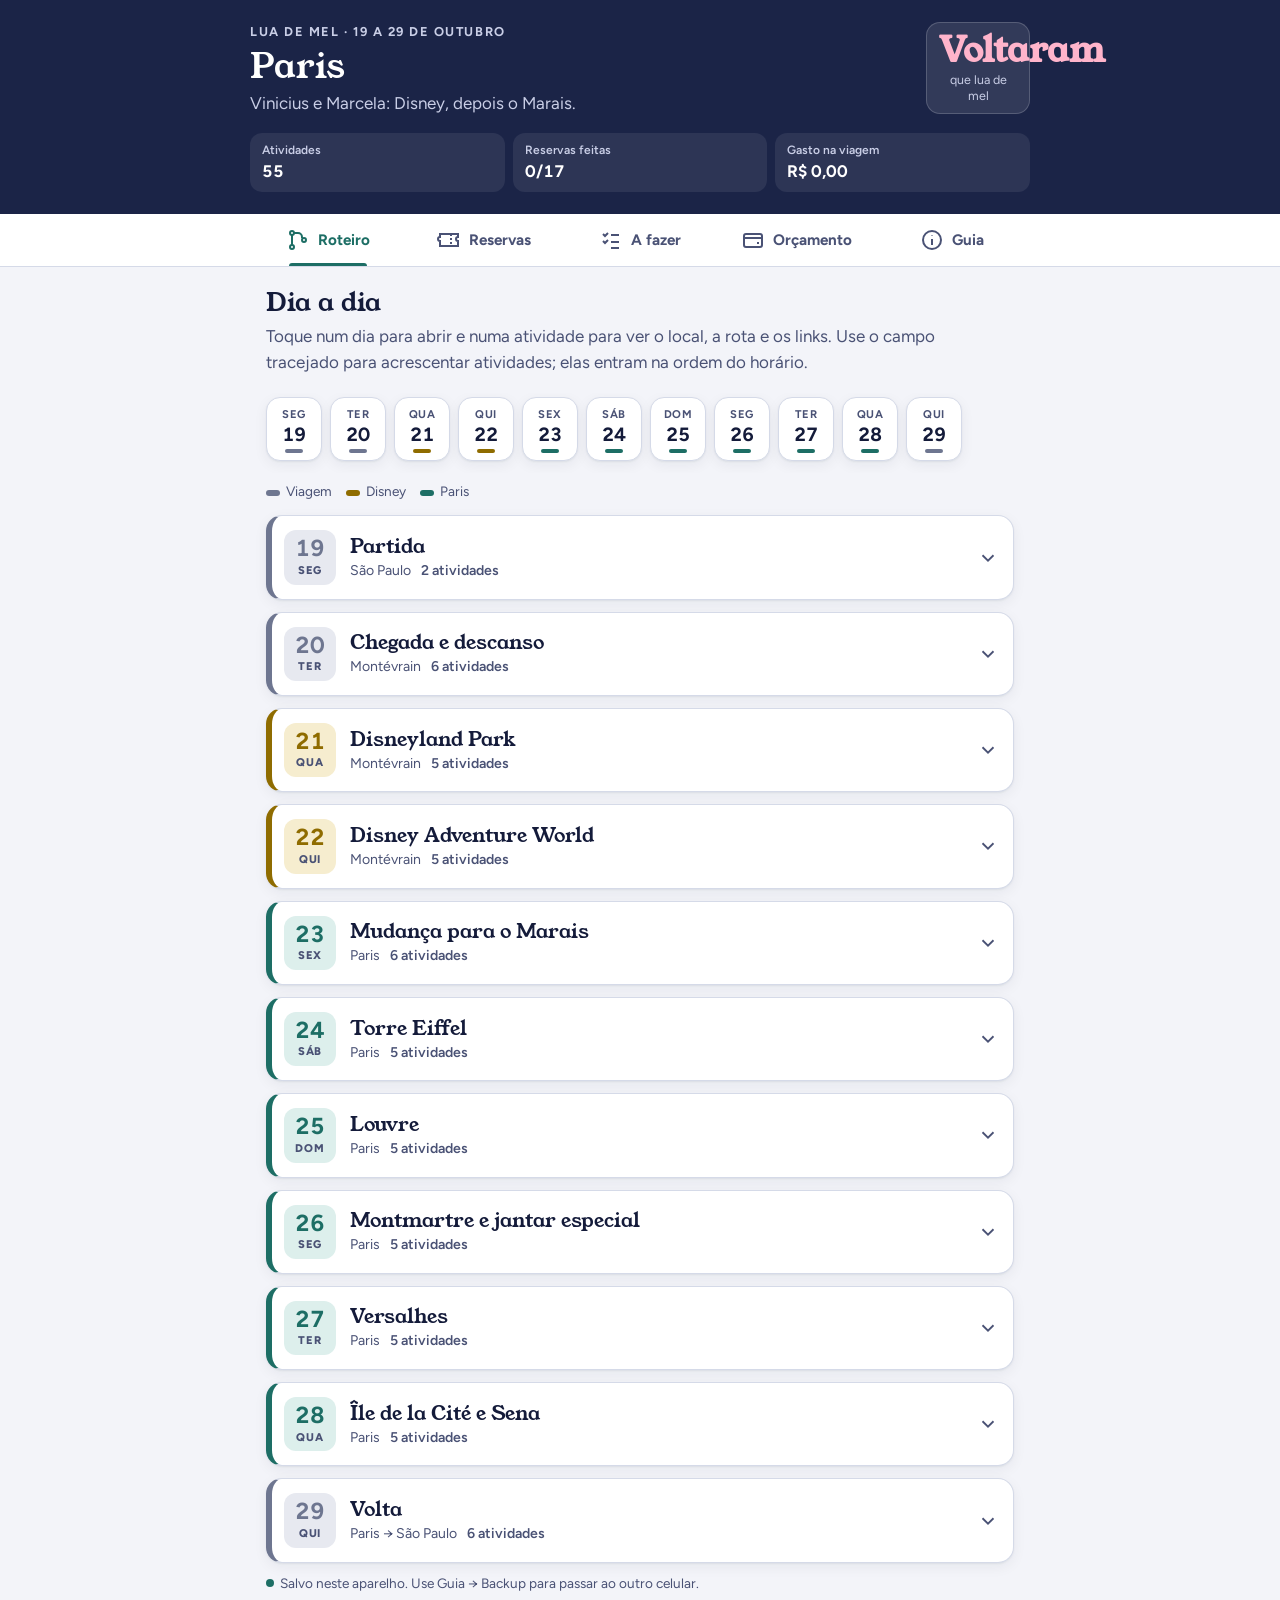
==== commit 00e63654: "Add places, routes and links to each itinerary activity - Tap an activity to see how to get there, p" ====
--- a/lua-de-mel/index.html
+++ b/lua-de-mel/index.html
@@ -123,14 +123,48 @@
 .flag.info{background:var(--seine-soft);color:var(--seine)}
 .flag.rose{background:var(--rose-soft);color:var(--rose)}
 
-.tl{list-style:none;margin:14px 0 0;padding:0;position:relative}
-.tl::before{content:"";position:absolute;left:37px;top:8px;bottom:8px;width:2px;background:var(--line)}
-.tl li{display:grid;grid-template-columns:76px 1fr;gap:12px;align-items:start;padding:7px 0;position:relative}
-.time{justify-self:start;min-width:76px;text-align:center;font-weight:800;font-size:.88rem;font-variant-numeric:tabular-nums;
+.tl-empty{color:var(--muted);margin:14px 0 0;font-style:italic}
+.day-tools{margin-top:14px}
+.acts{list-style:none;margin:12px 0 0;padding:0;position:relative}
+.acts::before{content:"";position:absolute;left:37px;top:14px;bottom:14px;width:2px;background:var(--line)}
+.act{position:relative}
+.act-row{display:grid;grid-template-columns:76px 1fr auto;gap:10px;align-items:start;padding:4px 0}
+.time{justify-self:start;min-width:76px;margin-top:8px;text-align:center;font-weight:800;font-size:.88rem;font-variant-numeric:tabular-nums;
   background:var(--soft);color:var(--ink);border-radius:8px;padding:3px 6px;position:relative;z-index:1}
 .time.empty{color:var(--muted);font-weight:600}
-.tl .txt{padding-top:1px}
-.tl-empty{color:var(--muted);margin:14px 0 0;font-style:italic}
+.act-main{min-width:0;text-align:left;background:none;border:1px solid transparent;border-radius:12px;padding:6px 8px;margin-left:-8px;display:flex;flex-direction:column;gap:3px}
+.act-main:hover{background:var(--surface-2)}
+.act.open .act-main{background:var(--surface-2);border-color:var(--line)}
+.act-meta{display:flex;flex-wrap:wrap;gap:4px 12px;font-size:.8rem;font-weight:600;color:var(--seine)}
+.act-meta span{display:inline-flex;align-items:center;gap:4px}
+.act-meta svg{width:14px;height:14px}
+.act.done .txt{text-decoration:line-through;color:var(--muted)}
+.act.done .time{opacity:.55}
+.badge{align-self:flex-start;font-size:.72rem;font-weight:800;letter-spacing:.06em;text-transform:uppercase;background:var(--rose);color:var(--on-accent);border-radius:99px;padding:1px 8px}
+.act.next .time{background:var(--rose);color:var(--on-accent)}
+.tick{width:34px;height:34px;margin-top:4px;border-radius:50%;border:2px solid var(--line);background:var(--surface);color:transparent;display:flex;align-items:center;justify-content:center;padding:0}
+.tick svg{width:18px;height:18px}
+.tick[aria-pressed="true"]{background:var(--seine);border-color:var(--seine);color:var(--on-accent)}
+.act-detail{margin:4px 0 10px 86px}
+@media (max-width:480px){.act-detail{margin-left:0}}
+.detail,.iform{background:var(--surface-2);border:1px solid var(--line);border-radius:12px;padding:12px 14px}
+.detail > div{margin-bottom:12px}
+.detail b{display:flex;align-items:center;gap:6px;font-size:.88rem}
+.detail b svg{width:16px;height:16px;flex:none;color:var(--seine)}
+.detail p{margin:4px 0 0}
+.detail .btns{margin-top:8px}
+.hint{color:var(--muted);font-size:.92rem;margin:0 0 8px}
+.mapbox{margin-top:10px;border-radius:12px;overflow:hidden;border:1px solid var(--line);aspect-ratio:4/3;max-height:320px;background:var(--line)}
+.mapbox iframe{width:100%;height:100%;border:0;display:block}
+.btn.sm{padding:6px 12px;font-size:.85rem}
+.btn.sm svg{width:16px;height:16px}
+.iform h4{font-size:.8rem;font-weight:800;letter-spacing:.08em;text-transform:uppercase;color:var(--muted);margin:14px 0 6px}
+.iform textarea{width:100%;border:1px solid var(--line);border-radius:10px;background:var(--surface);padding:10px;resize:vertical}
+.iform .fl input,.iform .fl select{background:var(--surface)}
+.lrow{display:grid;grid-template-columns:1fr auto;grid-template-areas:"a del" "b b";gap:6px;padding:6px 0;border-bottom:1px solid var(--line)}
+.lrow input{min-width:0;border:1px solid var(--line);border-radius:10px;background:var(--surface);padding:9px}
+.lrow > :nth-child(1){grid-area:a}.lrow > :nth-child(2){grid-area:b}.lrow > :nth-child(3){grid-area:del}
+@media (min-width:600px){.lrow{grid-template-columns:180px 1fr auto;grid-template-areas:"a b del"}}
 
 .quick{display:grid;grid-template-columns:72px 1fr auto;gap:8px;margin:14px 0 4px;padding:10px;border:1.5px dashed var(--line);border-radius:12px;background:var(--surface-2)}
 .quick input{min-width:0;border:1px solid var(--line);border-radius:10px;background:var(--surface);padding:10px}
@@ -269,7 +303,7 @@
   <!-- ROTEIRO -->
   <section class="panel active" id="roteiro" role="tabpanel" aria-labelledby="t-roteiro">
     <h2>Dia a dia</h2>
-    <p class="lead">Toque num dia para abrir. Use o campo tracejado para acrescentar uma atividade, ou “Editar dia” para mudar título, local, horários, avisos e custo.</p>
+    <p class="lead">Toque num dia para abrir e numa atividade para ver o local, a rota e os links. Use o campo tracejado para acrescentar atividades; elas entram na ordem do horário.</p>
     <div class="strip" id="strip" aria-label="Ir para o dia"></div>
     <div class="legend"><span><i style="background:var(--grey)"></i>Viagem</span><span><i style="background:var(--gold)"></i>Disney</span><span><i style="background:var(--seine)"></i>Paris</span></div>
     <div class="days" id="line"></div>
@@ -361,34 +395,77 @@
 <script>
 document.documentElement.classList.remove("no-js");
 /* ---------- Dados originais ---------- */
+/* Cada atividade: [horário, texto, {p: lugar para o mapa, how: como chegar, links: [[nome, url]], obs}] */
 const DEFAULT_DAYS = [
  {id:"d19",date:"2026-10-19",title:"Partida",base:"São Paulo",phase:"travel",
-  items:[["15h","Chegar em Guarulhos (3 h antes)"],["18h","Voo LATAM para Paris"]]},
+  items:[["15h","Chegar em Guarulhos (3 h antes)",{p:"Aeroporto Internacional de Guarulhos, Terminal 3",links:[["LATAM (check-in)","https://www.latamairlines.com/br/pt"]]}],
+   ["18h","Voo LATAM para Paris",{obs:"Voo noturno: levar travesseiro de pescoço e casaco na bagagem de mão."}]]},
  {id:"d20",date:"2026-10-20",title:"Chegada e descanso",base:"Montévrain",phase:"travel",
   flags:[["info","Comprar os 2 Navigo Semaine no CDG"]],
-  items:[["10h15","Pouso em CDG"],["10h45","Imigração (cadastro biométrico) e malas"],["12h","RER B + RER A até Val d'Europe (cerca de 1h30) ou TGV até Marne-la-Vallée–Chessy"],["14h","Check-in no Airbnb e descanso"],["16h","Supermercado; Val d'Europe se houver energia"],["19h","Jantar cedo e dormir (jet lag)"]],cost:"cerca de €60"},
+  items:[["10h15","Pouso em CDG",{p:"Aéroport Paris-Charles de Gaulle"}],
+   ["10h45","Imigração (cadastro biométrico) e malas"],
+   ["12h","Trem até Val d'Europe",{p:"Gare de Val d'Europe, Serris",how:"Opção 1: RER B até Châtelet–Les Halles e RER A (sentido Marne-la-Vallée–Chessy) até Val d'Europe, cerca de 1h30, coberto pelo Navigo.\nOpção 2: TGV do CDG até Marne-la-Vallée–Chessy (cerca de 10 min, bilhete à parte) e RER A uma estação de volta até Val d'Europe.",links:[["Île-de-France Mobilités","https://www.iledefrance-mobilites.fr"]]}],
+   ["14h","Check-in no Airbnb e descanso",{p:"Montévrain, France"}],
+   ["16h","Supermercado; Val d'Europe se houver energia",{p:"Val d'Europe, Serris",how:"Shopping ao lado da estação de RER Val d'Europe."}],
+   ["19h","Jantar cedo e dormir (jet lag)"]],cost:"cerca de €60"},
  {id:"d21",date:"2026-10-21",title:"Disneyland Park",base:"Montévrain",phase:"disney",
-  items:[["9h","Nos portões antes da abertura (confirmar no app)"],["Manhã","Peter Pan's Flight, Big Thunder Mountain, Star Wars Hyperspace Mountain"],["12h","Almoço"],["Tarde","Pirates of the Caribbean, Phantom Manor, Indiana Jones, It's a Small World, desfile"],["Noite","Show no castelo e volta"]],cost:"ingressos + cerca de €90 de comida"},
+  items:[["9h","Nos portões antes da abertura (confirmar no app)",{p:"Disneyland Park, Chessy",how:"RER A de Val d'Europe até Marne-la-Vallée–Chessy (1 estação). A entrada fica a poucos minutos a pé.",links:[["Disneyland Paris","https://www.disneylandparis.com"]]}],
+   ["Manhã","Peter Pan's Flight, Big Thunder Mountain, Star Wars Hyperspace Mountain"],
+   ["12h","Almoço"],
+   ["Tarde","Pirates of the Caribbean, Phantom Manor, Indiana Jones, It's a Small World, desfile"],
+   ["Noite","Show no castelo e volta",{how:"RER A de Marne-la-Vallée–Chessy até Val d'Europe."}]],cost:"ingressos + cerca de €90 de comida"},
  {id:"d22",date:"2026-10-22",title:"Disney Adventure World",base:"Montévrain",phase:"disney",
   flags:[["pend","Decidir: 2º dia na Disney ou dia livre"]],
-  items:[["9h","Direto para World of Frozen (Frozen Ever After)"],["Manhã","Avengers Campus, Ratatouille, Crush's Coaster, Tower of Terror"],["12h","Almoço"],["Tarde","Voltar ao Disneyland Park para repetir favoritos"],["Noite","Show noturno (horário no app)"]],cost:"ingressos + cerca de €90 de comida"},
+  items:[["9h","Direto para World of Frozen (Frozen Ever After)",{p:"Disney Adventure World, Chessy",how:"RER A de Val d'Europe até Marne-la-Vallée–Chessy (1 estação).",links:[["Disneyland Paris","https://www.disneylandparis.com"]]}],
+   ["Manhã","Avengers Campus, Ratatouille, Crush's Coaster, Tower of Terror"],
+   ["12h","Almoço"],
+   ["Tarde","Voltar ao Disneyland Park para repetir favoritos"],
+   ["Noite","Show noturno (horário no app)"]],cost:"ingressos + cerca de €90 de comida"},
  {id:"d23",date:"2026-10-23",title:"Mudança para o Marais",base:"Paris",phase:"paris",
-  items:[["10h","Check-out em Montévrain"],["11h","RER A até Châtelet–Les Halles, depois metrô"],["12h30","Almoço no Marché des Enfants Rouges"],["15h","Check-in no Airbnb e descanso"],["17h","Place des Vosges e Rue des Rosiers a pé"],["20h","Jantar romântico no Marais"]],cost:"cerca de €100"},
+  items:[["10h","Check-out em Montévrain"],
+   ["11h","RER A até Châtelet–Les Halles, depois metrô",{p:"Châtelet–Les Halles, Paris",how:"RER A de Val d'Europe até Châtelet–Les Halles (cerca de 40 min). De lá, metrô ou táxi até o Airbnb no Marais."}],
+   ["12h30","Almoço no Marché des Enfants Rouges",{p:"Marché des Enfants Rouges, 39 Rue de Bretagne, Paris",how:"Metrô 3 até Temple ou metrô 8 até Filles du Calvaire."}],
+   ["15h","Check-in no Airbnb e descanso",{p:"Le Marais, Paris"}],
+   ["17h","Place des Vosges e Rue des Rosiers a pé",{p:"Place des Vosges, Paris",how:"A pé pelo Marais."}],
+   ["20h","Jantar romântico no Marais"]],cost:"cerca de €100"},
  {id:"d24",date:"2026-10-24",title:"Torre Eiffel",base:"Paris",phase:"paris",
-  items:[["9h30","Trocadéro para as fotos"],["10h30","Torre Eiffel, 2º andar, horário reservado"],["13h","Almoço ou piquenique no Champ de Mars"],["Tarde","Invalides e Pont Alexandre III"],["Noite","Torre cintilando (5 min a cada hora cheia)"]],cost:"€47 de ingressos + cerca de €100"},
+  items:[["9h30","Trocadéro para as fotos",{p:"Place du Trocadéro, Paris",how:"Metrô 9 (ou 6) até Trocadéro."}],
+   ["10h30","Torre Eiffel, 2º andar, horário reservado",{p:"Tour Eiffel, Paris",how:"Atravessar a Pont d'Iéna a pé a partir do Trocadéro (10 min).",links:[["Site oficial","https://www.toureiffel.paris"]]}],
+   ["13h","Almoço ou piquenique no Champ de Mars",{p:"Champ de Mars, Paris"}],
+   ["Tarde","Invalides e Pont Alexandre III",{p:"Hôtel des Invalides, Paris",how:"A pé pela margem do Sena ou metrô 8 até Invalides."}],
+   ["Noite","Torre cintilando (5 min a cada hora cheia)",{p:"Place du Trocadéro, Paris"}]],cost:"€47 de ingressos + cerca de €100"},
  {id:"d25",date:"2026-10-25",title:"Louvre",base:"Paris",phase:"paris",
   flags:[["info","Relógios atrasam 1 h nesta madrugada"]],
-  items:[["9h","Louvre com horário reservado (3 ou 4 alas)"],["13h","Almoço"],["14h30","Jardim das Tuileries"],["15h30","Orsay, opcional"],["Noite","Jantar em Saint-Germain"]],cost:"€64 de Louvre (+€32 Orsay) + cerca de €100"},
+  items:[["9h","Louvre com horário reservado (3 ou 4 alas)",{p:"Musée du Louvre, Paris",how:"Metrô 1 até Palais Royal–Musée du Louvre.",links:[["Site oficial","https://www.louvre.fr"]]}],
+   ["13h","Almoço"],
+   ["14h30","Jardim das Tuileries",{p:"Jardin des Tuileries, Paris",how:"Saindo do Louvre, a pé pelo Arc du Carrousel."}],
+   ["15h30","Orsay, opcional",{p:"Musée d'Orsay, Paris",how:"Atravessar a passarela Léopold-Sédar-Senghor a partir das Tuileries (5 min a pé).",links:[["Site oficial","https://www.musee-orsay.fr"]]}],
+   ["Noite","Jantar em Saint-Germain",{p:"Saint-Germain-des-Prés, Paris",how:"Metrô 4 até Saint-Germain-des-Prés, ou a pé a partir do Orsay."}]],cost:"€64 de Louvre (+€32 Orsay) + cerca de €100"},
  {id:"d26",date:"2026-10-26",title:"Montmartre e jantar especial",base:"Paris",phase:"paris",
   flags:[["info","Comprar os Navigo da nova semana"],["rose","Jantar especial"]],
-  items:[["10h","Sacré-Cœur e Place du Tertre"],["13h","Almoço em Montmartre"],["15h","Galeries Lafayette (terraço) e Ópera"],["18h","Descanso"],["20h","Jantar especial da lua de mel"]],cost:"cerca de €160"},
+  items:[["10h","Sacré-Cœur e Place du Tertre",{p:"Basilique du Sacré-Cœur, Paris",how:"Metrô 2 até Anvers e funicular de Montmartre (vale com o Navigo)."}],
+   ["13h","Almoço em Montmartre",{p:"Place du Tertre, Paris"}],
+   ["15h","Galeries Lafayette (terraço) e Ópera",{p:"Galeries Lafayette Haussmann, Paris",how:"Metrô 7 ou 9 até Chaussée d'Antin–La Fayette. O terraço é gratuito."}],
+   ["18h","Descanso"],
+   ["20h","Jantar especial da lua de mel",{obs:"Colocar aqui o nome e o endereço do restaurante quando reservar."}]],cost:"cerca de €160"},
  {id:"d27",date:"2026-10-27",title:"Versalhes",base:"Paris",phase:"paris",
-  items:[["8h30","RER C até Versailles Château Rive Gauche"],["9h30","Palácio com horário reservado"],["12h30","Piquenique nos jardins"],["Tarde","Jardins e Trianon"],["17h","Volta; jantar tranquilo no Marais"]],cost:"€70 de ingressos + cerca de €90"},
+  items:[["8h30","RER C até Versailles Château Rive Gauche",{p:"Gare de Versailles Château Rive Gauche",how:"RER C (sentido Versailles Château Rive Gauche) até o fim da linha, cerca de 40 min. Coberto pelo Navigo."}],
+   ["9h30","Palácio com horário reservado",{p:"Château de Versailles",how:"10 min a pé da estação.",links:[["Site oficial","https://www.chateauversailles.fr"]]}],
+   ["12h30","Piquenique nos jardins",{p:"Jardins du Château de Versailles"}],
+   ["Tarde","Jardins e Trianon",{p:"Domaine de Trianon, Versailles"}],
+   ["17h","Volta; jantar tranquilo no Marais",{how:"RER C de volta até Paris e metrô até o Marais."}]],cost:"€70 de ingressos + cerca de €90"},
  {id:"d28",date:"2026-10-28",title:"Île de la Cité e Sena",base:"Paris",phase:"paris",
   flags:[["pend","Último dia inteiro: arrumar malas à noite"]],
-  items:[["10h","Notre-Dame (gratuita) e Sainte-Chapelle, opcional"],["13h","Almoço"],["14h30","Museu Picasso ou compras no Marais"],["17h30","Cruzeiro no Sena no pôr do sol"],["20h","Jantar de despedida"]],cost:"€40 de cruzeiro + cerca de €100"},
+  items:[["10h","Notre-Dame (gratuita) e Sainte-Chapelle, opcional",{p:"Cathédrale Notre-Dame de Paris",how:"Metrô 4 até Cité, ou RER B/C até Saint-Michel Notre-Dame.",links:[["Sainte-Chapelle","https://www.sainte-chapelle.fr"]]}],
+   ["13h","Almoço"],
+   ["14h30","Museu Picasso ou compras no Marais",{p:"Musée Picasso, Paris",how:"A pé pelo Marais, ou metrô 8 até Saint-Sébastien–Froissart.",links:[["Museu Picasso","https://www.museepicassoparis.fr"]]}],
+   ["17h30","Cruzeiro no Sena no pôr do sol",{obs:"Conferir na reserva de qual píer o barco sai e colocar o local aqui."}],
+   ["20h","Jantar de despedida"]],cost:"€40 de cruzeiro + cerca de €100"},
  {id:"d29",date:"2026-10-29",title:"Volta",base:"Paris → São Paulo",phase:"travel",
-  items:[["7h","Café"],["7h45","Check-out do Airbnb"],["8h","RER B em Châtelet até CDG (cerca de 50 min)"],["9h","Check-in e despacho"],["12h05","Voo LATAM de volta"],["19h55","Chegada em Guarulhos"]],cost:"cerca de €20"}
+  items:[["7h","Café"],["7h45","Check-out do Airbnb"],
+   ["8h","RER B em Châtelet até CDG (cerca de 50 min)",{p:"Aéroport Paris-Charles de Gaulle",how:"RER B de Châtelet–Les Halles até Aéroport CDG 2. O Navigo da semana cobre o trajeto."}],
+   ["9h","Check-in e despacho",{links:[["LATAM","https://www.latamairlines.com/br/pt"]]}],
+   ["12h05","Voo LATAM de volta"],["19h55","Chegada em Guarulhos"]],cost:"cerca de €20"}
 ];
 const PHASES = {travel:["Viagem","var(--grey)","var(--grey-soft)"],disney:["Disney","var(--gold)","var(--gold-soft)"],paris:["Paris","var(--seine)","var(--seine-soft)"]};
 const FLAG_KINDS = {info:"Informação",pend:"Pendência",rose:"Especial"};
@@ -466,14 +543,74 @@
   del:'<svg viewBox="0 0 24 24" fill="none" stroke="currentColor" stroke-width="2.2" aria-hidden="true"><path d="M5 7h14M10 7V5h4v2M7 7l1 12h8l1-12"/></svg>',
   plus:'<svg viewBox="0 0 24 24" fill="none" stroke="currentColor" stroke-width="2.4" aria-hidden="true"><path d="M12 5v14M5 12h14"/></svg>',
   edit:'<svg viewBox="0 0 24 24" fill="none" stroke="currentColor" stroke-width="2" aria-hidden="true"><path d="M4 20h4L19 9l-4-4L4 16z"/></svg>',
-  check:'<svg viewBox="0 0 24 24" fill="none" stroke="currentColor" stroke-width="2.4" aria-hidden="true"><path d="M5 12l5 5 9-10"/></svg>'
+  check:'<svg viewBox="0 0 24 24" fill="none" stroke="currentColor" stroke-width="2.4" aria-hidden="true"><path d="M5 12l5 5 9-10"/></svg>',
+  pin:'<svg viewBox="0 0 24 24" fill="none" stroke="currentColor" stroke-width="2" aria-hidden="true"><path d="M12 21s-7-6.2-7-11.5a7 7 0 0 1 14 0C19 14.8 12 21 12 21z"/><circle cx="12" cy="9.5" r="2.5"/></svg>',
+  route:'<svg viewBox="0 0 24 24" fill="none" stroke="currentColor" stroke-width="2" aria-hidden="true"><rect x="5" y="3" width="14" height="13" rx="3"/><path d="M5 10h14M8 20l2-4M16 20l-2-4"/><circle cx="9" cy="13" r=".6" fill="currentColor"/><circle cx="15" cy="13" r=".6" fill="currentColor"/></svg>',
+  walk:'<svg viewBox="0 0 24 24" fill="none" stroke="currentColor" stroke-width="2" aria-hidden="true"><circle cx="13" cy="4.5" r="1.8"/><path d="M10 21l2-6 3 3v3M9 12l2-4 3 2 3 1M11 8l-1 5"/></svg>',
+  map:'<svg viewBox="0 0 24 24" fill="none" stroke="currentColor" stroke-width="2" aria-hidden="true"><path d="M3 6l6-2 6 2 6-2v14l-6 2-6-2-6 2z"/><path d="M9 4v14M15 6v14"/></svg>',
+  link:'<svg viewBox="0 0 24 24" fill="none" stroke="currentColor" stroke-width="2" aria-hidden="true"><path d="M10 14a4 4 0 0 0 5.7 0l3-3a4 4 0 0 0-5.7-5.7l-1 1M14 10a4 4 0 0 0-5.7 0l-3 3a4 4 0 0 0 5.7 5.7l1-1"/></svg>',
+  ext:'<svg viewBox="0 0 24 24" fill="none" stroke="currentColor" stroke-width="2" aria-hidden="true"><path d="M14 4h6v6M20 4l-9 9M18 14v5H5V6h5"/></svg>',
+  note:'<svg viewBox="0 0 24 24" fill="none" stroke="currentColor" stroke-width="2" aria-hidden="true"><path d="M5 4h14v12l-4 4H5z"/><path d="M9 9h6M9 13h4"/></svg>',
+  clock:'<svg viewBox="0 0 24 24" fill="none" stroke="currentColor" stroke-width="2" aria-hidden="true"><circle cx="12" cy="12" r="9"/><path d="M12 7v5l3 2"/></svg>'
 };
 
 /* ---------- Roteiro: dados ---------- */
-function getDays(){ if(!state.days) state.days=clone(DEFAULT_DAYS); return state.days }
+const rid = () => Math.random().toString(36).slice(2,9);
+function normItem(i){
+  if(Array.isArray(i)){const x=i[2]||{};i={h:i[0]||"",t:i[1]||"",p:x.p||"",how:x.how||"",obs:x.obs||"",links:(x.links||[]).map(l=>({l:l[0],u:l[1]})),done:false}}
+  if(!i.id) i.id=rid();
+  if(!Array.isArray(i.links)) i.links=[];
+  return i;
+}
+function normDay(d){ d.items=(d.items||[]).map(normItem); d.flags=d.flags||[]; return d }
+function getDays(){ if(!state.days) state.days=clone(DEFAULT_DAYS); state.days.forEach(normDay); return state.days }
 function dayById(id){ return getDays().find(d=>d.id===id) }
+function itemById(d,iid){ return d.items.find(x=>x.id===iid) }
 function dateParts(iso){const d=new Date(iso+"T12:00:00");return {dd:d.getDate(),wd:WEEK[d.getDay()]}}
 function todayISO(){const n=new Date();return new Date(n.getTime()-n.getTimezoneOffset()*6e4).toISOString().slice(0,10)}
+
+/* Horários: "9h", "14h30", "14:30", "Manhã", "Tarde", "Noite" */
+function mins(h){
+  h=String(h||"").trim().toLowerCase();
+  const m=h.match(/^(\d{1,2})(?:\s*(?:h|:)\s*(\d{2})?)?/);
+  if(m&&+m[1]<24) return (+m[1])*60+(+(m[2]||0));
+  if(/^manh/.test(h)) return 9*60; if(/^tarde/.test(h)) return 14*60; if(/^noite/.test(h)) return 20*60;
+  return null;
+}
+function insertByTime(items,it){
+  const m=mins(it.h);
+  const k=m==null?-1:items.findIndex(x=>{const v=mins(x.h);return v!=null&&v>m});
+  k<0?items.push(it):items.splice(k,0,it);
+}
+function sortByTime(items){
+  let last=-1;
+  const keyed=items.map((it,i)=>{const m=mins(it.h);if(m!=null)last=m;return {it,i,k:last}});
+  keyed.sort((a,b)=>a.k-b.k||a.i-b.i);
+  return keyed.map(x=>x.it);
+}
+function nextItemId(d){
+  if(d.date!==todayISO()) return null;
+  const n=new Date(), now=n.getHours()*60+n.getMinutes();
+  const it=d.items.find(x=>!x.done&&mins(x.h)!=null&&mins(x.h)>=now);
+  return it?it.id:null;
+}
+
+/* Mapas e links */
+const gmap = q => "https://www.google.com/maps/search/?api=1&query="+encodeURIComponent(q);
+const gdir = (q,mode) => "https://www.google.com/maps/dir/?api=1&destination="+encodeURIComponent(q)+"&travelmode="+mode;
+const gembed = q => "https://www.google.com/maps?q="+encodeURIComponent(q)+"&output=embed";
+function dayRoute(d){
+  const ps=d.items.map(i=>i.p).filter(Boolean).filter((p,k,a)=>p!==a[k-1]);
+  if(!ps.length) return "";
+  return ps.length===1?gmap(ps[0]):"https://www.google.com/maps/dir/"+ps.map(encodeURIComponent).join("/")+"/";
+}
+function safeUrl(u){
+  u=String(u||"").trim(); if(!u) return "";
+  if(!/^[a-z][a-z0-9+.-]*:/i.test(u)) u="https://"+u.replace(/^\/+/,"");
+  try{const x=new URL(u);return /^https?:$/.test(x.protocol)?x.href:""}catch(e){return ""}
+}
+const hostOf = u => {try{return new URL(u).hostname.replace(/^www\./,"")}catch(e){return "Link"}};
+const rich = s => esc(s).replace(/(https?:\/\/[^\s<]+)/g,'<a href="$1" target="_blank" rel="noopener">$1</a>').replace(/\n/g,"<br>");
 
 let daysWriting=false, daysDirty=false;
 async function saveDays(){
@@ -486,28 +623,93 @@
 }
 
 /* ---------- Roteiro: render ---------- */
+const openItems=new Set(), mapItems=new Set();
+let editItem=null;
+
 function renderStrip(){
   const t=todayISO();
   $("strip").innerHTML=getDays().map(d=>{const p=dateParts(d.date);return `<button type="button" class="chip${d.date===t?" today":""}" data-go="${d.id}" style="--c:${PHASES[d.phase][1]}" aria-label="${p.wd} ${p.dd}: ${esc(d.title)}"><small>${p.wd}</small><b>${p.dd}</b><i></i></button>`}).join("");
 }
+function itemMeta(it){
+  const parts=[];
+  if(it.p) parts.push(`<span>${I.pin}${esc(it.p.split(",")[0])}</span>`);
+  if(it.how) parts.push(`<span>${I.route}Como chegar</span>`);
+  if(it.links.length) parts.push(`<span>${I.link}${it.links.length} ${it.links.length===1?"link":"links"}</span>`);
+  if(it.obs) parts.push(`<span>${I.note}Obs.</span>`);
+  return parts.length?`<span class="act-meta">${parts.join("")}</span>`:"";
+}
+function itemDetail(d,it){
+  const mapOpen=mapItems.has(it.id), empty=!it.p&&!it.how&&!it.links.length&&!it.obs;
+  return `<div class="detail">
+    ${it.how?`<div class="how"><b>${I.route}Como chegar</b><p>${rich(it.how)}</p></div>`:""}
+    ${it.p?`<div class="place"><b>${I.pin}${esc(it.p)}</b>
+      <div class="btns">
+        <a class="btn sm primary" target="_blank" rel="noopener" href="${gdir(it.p,"transit")}">${I.route}Rota de transporte</a>
+        <a class="btn sm" target="_blank" rel="noopener" href="${gdir(it.p,"walking")}">${I.walk}A pé</a>
+        <a class="btn sm" target="_blank" rel="noopener" href="${gmap(it.p)}">${I.pin}Abrir no Maps</a>
+        <button type="button" class="btn sm" data-act="map-item" data-day="${d.id}" data-item="${it.id}" aria-expanded="${mapOpen}">${I.map}${mapOpen?"Esconder mapa":"Ver mapa aqui"}</button>
+      </div>
+      ${mapOpen?`<div class="mapbox"><iframe loading="lazy" src="${gembed(it.p)}" title="Mapa: ${esc(it.p)}" referrerpolicy="no-referrer-when-downgrade"></iframe></div>`:""}
+    </div>`:""}
+    ${it.links.length?`<div class="links"><b>${I.link}Links</b><div class="btns">${it.links.map(l=>`<a class="btn sm" target="_blank" rel="noopener" href="${esc(l.u)}">${I.ext}${esc(l.l||hostOf(l.u))}</a>`).join("")}</div></div>`:""}
+    ${it.obs?`<div class="obs"><b>${I.note}Observações</b><p>${rich(it.obs)}</p></div>`:""}
+    ${empty?`<p class="hint">Acrescente o local (para rota e mapa), como chegar e links úteis, como ingressos e reservas.</p>`:""}
+    ${canWrite?`<div class="btns"><button type="button" class="btn sm" data-act="edit-item" data-day="${d.id}" data-item="${it.id}">${I.edit}${empty?"Adicionar detalhes":"Editar atividade"}</button></div>`:""}
+  </div>`;
+}
+function linkRow(l,u){
+  return `<div class="lrow"><input name="ll" value="${esc(l||"")}" placeholder="Nome (ex.: Ingressos)" aria-label="Nome do link"><input name="lu" value="${esc(u||"")}" placeholder="https://…" inputmode="url" autocapitalize="off" aria-label="Endereço do link"><button type="button" class="ib del" data-act="del-link-row" aria-label="Remover link">${I.del}</button></div>`;
+}
+function itemForm(d,it){
+  const k=d.id+"-"+it.id;
+  return `<form class="iform" data-item-form data-day="${d.id}" data-item="${it.id}">
+    <div class="fgrid">
+      <div class="fl"><label for="h-${k}">Horário</label><input id="h-${k}" name="h" value="${esc(it.h)}" placeholder="ex.: 14h30"></div>
+      <div class="fl"><label for="done-${k}">Situação</label><select id="done-${k}" name="done"><option value="0">A fazer</option><option value="1"${it.done?" selected":""}>Feito</option></select></div>
+      <div class="fl wide"><label for="t-${k}">Atividade</label><input id="t-${k}" name="t" value="${esc(it.t)}" required></div>
+      <div class="fl wide"><label for="p-${k}">Local para o mapa</label><input id="p-${k}" name="p" value="${esc(it.p)}" placeholder="Nome do lugar ou endereço (ex.: Musée du Louvre, Paris)"></div>
+      <div class="fl wide"><label for="how-${k}">Como chegar</label><textarea id="how-${k}" name="how" rows="3" placeholder="Linha de metrô, estação, trem, tempo de trajeto…">${esc(it.how)}</textarea></div>
+      <div class="fl wide"><label for="obs-${k}">Observações</label><textarea id="obs-${k}" name="obs" rows="2" placeholder="Código da reserva, o que levar, dica…">${esc(it.obs)}</textarea></div>
+    </div>
+    <h4>Links</h4>
+    <div class="lrows">${it.links.map(l=>linkRow(l.l,l.u)).join("")}</div>
+    <button type="button" class="btn sm add-line" data-act="add-link-row">${I.plus}Adicionar link</button>
+    <div class="day-actions">
+      <button type="submit" class="btn primary">${I.check}Salvar</button>
+      <button type="button" class="btn" data-act="cancel-item" data-day="${d.id}">Cancelar</button>
+      <button type="button" class="btn ghost danger" data-act="del-item" data-day="${d.id}" data-item="${it.id}">${I.del}Excluir</button>
+    </div>
+  </form>`;
+}
 function viewBody(d){
-  const flags=(d.flags||[]).length?`<div class="flags">${d.flags.map(f=>`<span class="flag ${esc(f[0])}">${esc(f[1])}</span>`).join("")}</div>`:"";
+  const route=dayRoute(d), nx=nextItemId(d);
+  const top=route?`<div class="btns day-tools"><a class="btn sm" target="_blank" rel="noopener" href="${route}">${I.map}Ver o dia no mapa</a></div>`:"";
+  const flags=d.flags.length?`<div class="flags">${d.flags.map(f=>`<span class="flag ${esc(f[0])}">${esc(f[1])}</span>`).join("")}</div>`:"";
   const items=d.items.length
-    ? `<ul class="tl">${d.items.map(i=>`<li><span class="time${i[0]?"":" empty"}">${esc(i[0]||"—")}</span><span class="txt">${esc(i[1])}</span></li>`).join("")}</ul>`
+    ? `<ul class="acts">${d.items.map(it=>{const open=openItems.has(it.id);return `<li class="act${it.done?" done":""}${it.id===nx?" next":""}${open?" open":""}">
+        <div class="act-row">
+          <span class="time${it.h?"":" empty"}">${esc(it.h||"—")}</span>
+          <button type="button" class="act-main" data-act="item" data-day="${d.id}" data-item="${it.id}" aria-expanded="${open}">
+            ${it.id===nx?`<span class="badge">Próximo</span>`:""}<span class="txt">${esc(it.t)}</span>${itemMeta(it)}
+          </button>
+          ${canWrite?`<button type="button" class="tick" data-act="done-item" data-day="${d.id}" data-item="${it.id}" aria-pressed="${!!it.done}" aria-label="${it.done?"Desmarcar":"Marcar como feito"}: ${esc(it.t)}">${I.check}</button>`:""}
+        </div>
+        ${open?`<div class="act-detail">${editItem===it.id&&canWrite?itemForm(d,it):itemDetail(d,it)}</div>`:""}
+      </li>`}).join("")}</ul>`
     : `<p class="tl-empty">Nada planejado ainda.</p>`;
   const quick=canWrite?`<form class="quick" data-quick="${d.id}">
       <input name="h" placeholder="Hora" aria-label="Horário" autocomplete="off">
       <input name="t" placeholder="Acrescentar atividade…" aria-label="Nova atividade" autocomplete="off" required>
       <button type="submit" aria-label="Adicionar atividade">${I.plus}<span>Add</span></button>
     </form>`:"";
-  return `${flags}${items}${quick}
+  return `${top}${flags}${items}${quick}
     ${d.cost?`<p class="cost"><span>Custo do dia</span>${esc(d.cost)}</p>`:""}
     <label class="note-label" for="n-${d.id}">Anotações do dia</label>
     <textarea class="note" id="n-${d.id}" data-day="${d.id}" placeholder="Restaurante que alguém indicou, horário de um show, o que levar…"${canWrite?"":" readonly"}></textarea>
     ${canWrite?`<div class="day-actions"><button type="button" class="btn" data-act="edit" data-day="${d.id}">${I.edit}Editar dia</button></div>`:""}`;
 }
 function editBody(d){
-  const n=d.items.length, fl=d.flags||[];
+  const n=d.items.length, fl=d.flags;
   const hasDefault=DEFAULT_DAYS.some(x=>x.id===d.id);
   return `<div class="edit">
     <h4>Informações</h4>
@@ -518,15 +720,19 @@
       <div class="fl wide"><label for="e-cost-${d.id}">Custo do dia</label><input id="e-cost-${d.id}" data-f="cost" data-day="${d.id}" value="${esc(d.cost||"")}" placeholder="ex.: cerca de €100"></div>
     </div>
     <h4>Atividades</h4>
+    <p class="hint" style="margin-top:0">Local, rota e links de cada atividade: toque nela fora do modo de edição.</p>
     ${d.items.map((it,i)=>`<div class="row">
-      <input data-f="ih" data-day="${d.id}" data-i="${i}" value="${esc(it[0])}" placeholder="Hora" aria-label="Horário da atividade ${i+1}">
-      <input data-f="it" data-day="${d.id}" data-i="${i}" value="${esc(it[1])}" placeholder="Atividade" aria-label="Atividade ${i+1}">
+      <input data-f="ih" data-day="${d.id}" data-i="${i}" value="${esc(it.h)}" placeholder="Hora" aria-label="Horário da atividade ${i+1}">
+      <input data-f="it" data-day="${d.id}" data-i="${i}" value="${esc(it.t)}" placeholder="Atividade" aria-label="Atividade ${i+1}">
       <span class="tools">
         <button type="button" class="ib" data-act="up" data-day="${d.id}" data-i="${i}" aria-label="Subir"${i===0?" disabled":""}>${I.up}</button>
         <button type="button" class="ib" data-act="down" data-day="${d.id}" data-i="${i}" aria-label="Descer"${i===n-1?" disabled":""}>${I.down}</button>
         <button type="button" class="ib del" data-act="del" data-day="${d.id}" data-i="${i}" aria-label="Remover atividade">${I.del}</button>
       </span></div>`).join("")||`<p class="tl-empty">Nenhuma atividade.</p>`}
-    <button type="button" class="btn add-line" data-act="add-item" data-day="${d.id}">${I.plus}Adicionar atividade</button>
+    <div class="btns">
+      <button type="button" class="btn add-line" data-act="add-item" data-day="${d.id}">${I.plus}Adicionar atividade</button>
+      ${n>1?`<button type="button" class="btn add-line" data-act="sort" data-day="${d.id}">${I.clock}Ordenar por horário</button>`:""}
+    </div>
     <h4>Avisos</h4>
     ${fl.map((f,i)=>`<div class="row flagrow">
       <select data-f="fk" data-day="${d.id}" data-i="${i}" aria-label="Tipo do aviso">${Object.entries(FLAG_KINDS).map(([k,v])=>`<option value="${k}"${f[0]===k?" selected":""}>${v}</option>`).join("")}</select>
@@ -541,17 +747,18 @@
 }
 function dayHTML(d){
   const t=todayISO(), open=openDays.has(d.id), edit=editDays.has(d.id)&&canWrite, p=dateParts(d.date), ph=PHASES[d.phase]||PHASES.paris;
+  const doneN=d.items.filter(x=>x.done).length;
   return `<article class="day${d.date===t?" today":""}" id="day-${d.id}" style="--c:${ph[1]};--soft:${ph[2]}">
     <button type="button" class="day-head" data-act="toggle" data-day="${d.id}" aria-expanded="${open}" aria-controls="body-${d.id}">
       <span class="date"><b>${p.dd}</b><small>${p.wd}</small></span>
-      <span class="ttl"><span class="dtitle">${esc(d.title)}</span><span class="meta"><span>${esc(d.base)}</span><span class="count">${d.items.length} ${d.items.length===1?"atividade":"atividades"}</span>${state.notes[d.id]?"<span>· tem anotação</span>":""}</span></span>
+      <span class="ttl"><span class="dtitle">${esc(d.title)}</span><span class="meta"><span>${esc(d.base)}</span><span class="count">${doneN?`${doneN}/`:""}${d.items.length} ${d.items.length===1?"atividade":"atividades"}</span>${state.notes[d.id]?"<span>· tem anotação</span>":""}</span></span>
       <svg class="chev" viewBox="0 0 24 24" fill="none" stroke="currentColor" stroke-width="2" aria-hidden="true"><path d="M6 9l6 6 6-6"/></svg>
     </button>
     <div class="day-body" id="body-${d.id}"${open?"":" hidden"}>${open?(edit?editBody(d):viewBody(d)):""}</div>
   </article>`;
 }
 function renderDays(){
-  if($("line").contains(document.activeElement)&&document.activeElement.matches("input,textarea,select")){renderDays.pending=true;return}
+  if(editItem||($("line").contains(document.activeElement)&&document.activeElement.matches("input,textarea,select"))){renderDays.pending=true;return}
   renderDays.pending=false;
   renderStrip();
   $("line").innerHTML=getDays().map(dayHTML).join("");
@@ -579,20 +786,30 @@
   const line=$("line");
   line.addEventListener("click",e=>{
     const b=e.target.closest("[data-act]"); if(!b) return;
-    const id=b.dataset.day, d=dayById(id), i=+b.dataset.i, act=b.dataset.act;
+    const act=b.dataset.act;
+    if(act==="add-link-row"){ b.previousElementSibling.insertAdjacentHTML("beforeend",linkRow()); b.previousElementSibling.lastElementChild.querySelector("input").focus(); return }
+    if(act==="del-link-row"){ b.closest(".lrow").remove(); return }
+    const id=b.dataset.day, d=dayById(id), i=+b.dataset.i, it=b.dataset.item?itemById(d,b.dataset.item):null;
     if(act==="toggle"){ openDays.has(id)?openDays.delete(id):openDays.add(id); if(!openDays.has(id)) editDays.delete(id); renderDay(id); return }
+    if(act==="item"){ const was=openItems.has(it.id); openOnly(d,was?null:it.id); if(editItem===it.id) editItem=null; renderDay(id); return }
+    if(act==="map-item"){ mapItems.has(it.id)?mapItems.delete(it.id):mapItems.add(it.id); renderDay(id); return }
     if(!canWrite) return;
+    if(act==="edit-item"){ editItem=it.id; renderDay(id); focusIn(id,`[data-item-form] input[name="t"]`); return }
+    if(act==="cancel-item"){ editItem=null; renderDay(id); return }
+    if(act==="del-item"){ if(!confirm(`Excluir “${it.t}”?`)) return; d.items=d.items.filter(x=>x!==it); editItem=null; saveDays(); renderDay(id); toast("Atividade excluída"); return }
+    if(act==="done-item"){ it.done=!it.done; saveDays(); renderDay(id); return }
     if(act==="edit"){ editDays.add(id); renderDay(id); focusIn(id,"#e-title-"+id); return }
     if(act==="done"){ editDays.delete(id); renderDay(id); toast("Dia atualizado"); return }
     if(act==="up"&&i>0){ [d.items[i-1],d.items[i]]=[d.items[i],d.items[i-1]] }
     else if(act==="down"&&i<d.items.length-1){ [d.items[i+1],d.items[i]]=[d.items[i],d.items[i+1]] }
     else if(act==="del"){ d.items.splice(i,1) }
-    else if(act==="add-item"){ d.items.push(["",""]); saveDays(); renderDay(id); focusIn(id,`[data-f="ih"][data-i="${d.items.length-1}"]`); return }
+    else if(act==="sort"){ d.items=sortByTime(d.items); toast("Atividades ordenadas por horário") }
+    else if(act==="add-item"){ d.items.push(normItem(["",""])); saveDays(); renderDay(id); focusIn(id,`[data-f="ih"][data-i="${d.items.length-1}"]`); return }
     else if(act==="del-flag"){ d.flags.splice(i,1) }
-    else if(act==="add-flag"){ (d.flags=d.flags||[]).push(["info",""]); saveDays(); renderDay(id); focusIn(id,`[data-f="ft"][data-i="${d.flags.length-1}"]`); return }
+    else if(act==="add-flag"){ d.flags.push(["info",""]); saveDays(); renderDay(id); focusIn(id,`[data-f="ft"][data-i="${d.flags.length-1}"]`); return }
     else if(act==="reset"){
       if(!confirm("Voltar este dia ao roteiro original? As mudanças feitas nele serão perdidas.")) return;
-      const orig=DEFAULT_DAYS.find(x=>x.id===id); Object.keys(d).forEach(k=>delete d[k]); Object.assign(d,clone(orig));
+      const orig=normDay(clone(DEFAULT_DAYS.find(x=>x.id===id))); Object.keys(d).forEach(k=>delete d[k]); Object.assign(d,orig);
       editDays.delete(id); toast("Dia restaurado");
     } else return;
     saveDays(); renderDay(id);
@@ -604,19 +821,31 @@
     else if(f==="base") d.base=v;
     else if(f==="cost") d.cost=v;
     else if(f==="phase"){ d.phase=el.value; saveDays(); renderDay(d.id); return }
-    else if(f==="ih") d.items[i][0]=v;
-    else if(f==="it") d.items[i][1]=v;
+    else if(f==="ih") d.items[i].h=v;
+    else if(f==="it") d.items[i].t=v;
     else if(f==="fk") d.flags[i][0]=el.value;
     else if(f==="ft") d.flags[i][1]=v;
     saveDays();
     if(f==="title"||f==="base"){ const el2=$("day-"+d.id); el2.querySelector(".dtitle").textContent=d.title; el2.querySelector(".meta span").textContent=d.base; renderStrip() }
   });
   line.addEventListener("submit",e=>{
-    const f=e.target.closest("form[data-quick]"); if(!f) return;
     e.preventDefault();
-    const id=f.dataset.quick, h=f.h.value.trim(), t=f.t.value.trim(); if(!t) return;
-    dayById(id).items.push([h,t]); saveDays(); renderDay(id);
-    focusIn(id,'form[data-quick] input[name="h"]'); toast("Atividade adicionada");
+    const f=e.target;
+    if(f.matches("[data-item-form]")){
+      const d=dayById(f.dataset.day), it=itemById(d,f.dataset.item); if(!it) return;
+      const oldH=it.h;
+      it.h=f.h.value.trim(); it.t=f.t.value.trim()||it.t; it.p=f.p.value.trim(); it.how=f.how.value.trim(); it.obs=f.obs.value.trim(); it.done=f.done.value==="1";
+      it.links=[...f.querySelectorAll(".lrow")].map(r=>{const u=safeUrl(r.querySelector('[name="lu"]').value);return u?{l:r.querySelector('[name="ll"]').value.trim()||hostOf(u),u}:null}).filter(Boolean);
+      if(it.h!==oldH&&mins(it.h)!=null){ d.items=d.items.filter(x=>x!==it); insertByTime(d.items,it) }
+      editItem=null; saveDays(); renderDay(d.id); toast("Atividade salva");
+      return;
+    }
+    if(f.matches("form[data-quick]")){
+      const id=f.dataset.quick, h=f.h.value.trim(), t=f.t.value.trim(); if(!t) return;
+      const d=dayById(id), it=normItem([h,t]);
+      insertByTime(d.items,it); openOnly(d,it.id); editItem=null; saveDays(); renderDay(id);
+      focusIn(id,'form[data-quick] input[name="h"]'); toast("Adicionada. Toque nela para pôr local, rota e links");
+    }
   });
   line.addEventListener("focusout",e=>{
     if(e.target.matches("textarea.note")) saveNote(e.target.dataset.day,e.target.value);
@@ -627,7 +856,10 @@
     const id=b.dataset.go; openDays.add(id); renderDay(id);
     $("day-"+id).scrollIntoView({behavior:"smooth",block:"start"});
   });
-}
+  // Atualiza o destaque "Próximo" durante a viagem.
+  setInterval(()=>{ if(getDays().some(d=>d.date===todayISO())) renderDays() },60000);
+}
+function openOnly(d,iid){ d.items.forEach(x=>openItems.delete(x.id)); if(iid) openItems.add(iid) }
 function focusIn(id,sel){ const el=$("day-"+id)?.querySelector(sel); if(el) el.focus() }
 
 /* ---------- Cabeçalho ---------- */
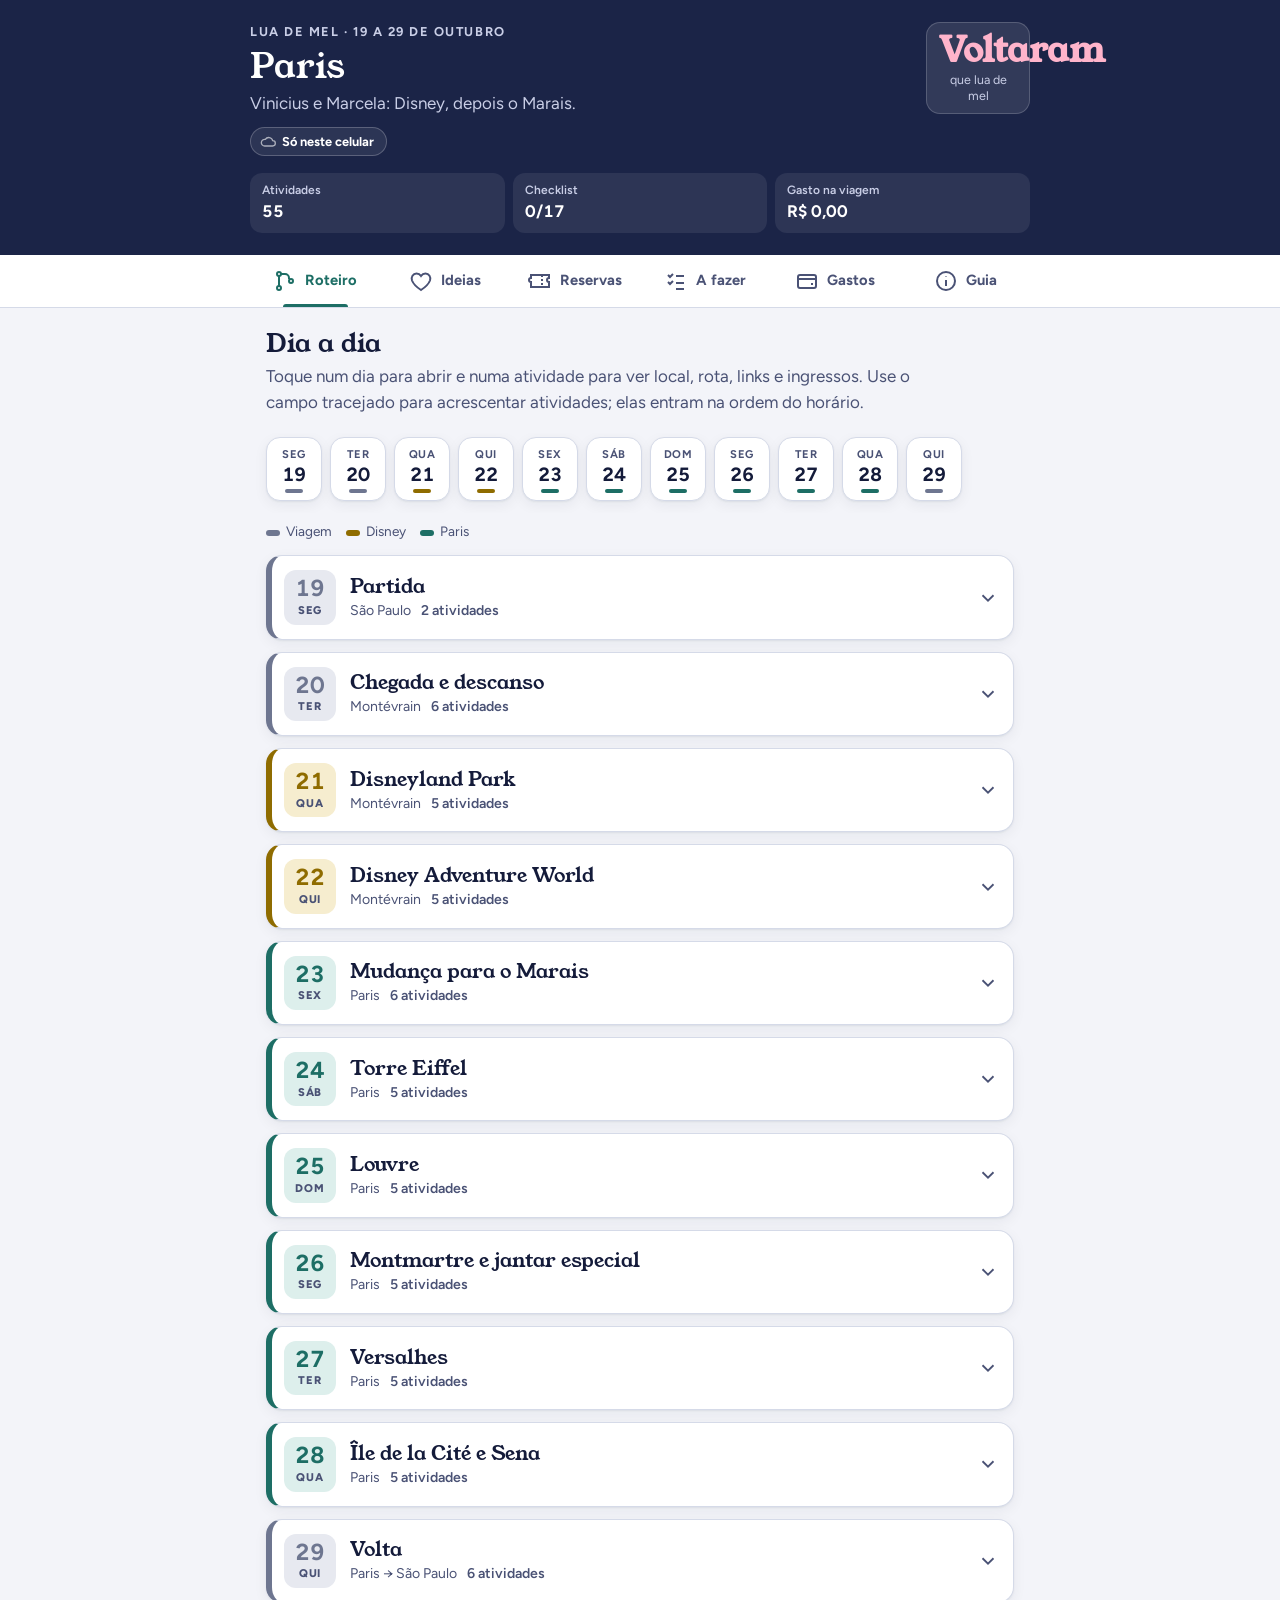
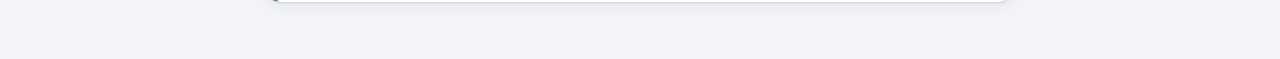
==== commit a15328fb: "Add sync, attachments, weather, editable lists and guide to Lua de mel - Firebase/Firestore sync bet" ====
--- a/lua-de-mel/index.html
+++ b/lua-de-mel/index.html
@@ -14,265 +14,8 @@
 <link rel="preconnect" href="https://fonts.googleapis.com">
 <link rel="preconnect" href="https://fonts.gstatic.com" crossorigin="">
 <link href="https://fonts.googleapis.com/css2?family=Young+Serif&amp;family=Figtree:wght@400;500;600;700;800&amp;display=swap" rel="stylesheet">
-<style>
-:root{
-  --paper:#F3F4F9; --surface:#FFFFFF; --surface-2:#F8F9FC; --ink:#141B3A; --muted:#4A5275; --line:#D5DAE8;
-  --hero:#1B2447; --hero-ink:#FFFFFF; --hero-muted:#C9CEE6;
-  --seine:#1D6E65; --rose:#B03D62; --gold:#8F6C00; --grey:#6E7690;
-  --seine-soft:#DDEFEC; --rose-soft:#F7E3EA; --gold-soft:#F6EDCF; --grey-soft:#E7E9F0;
-  --shadow:0 1px 2px rgba(20,27,58,.06),0 4px 14px rgba(20,27,58,.06);
-  --radius:16px; --on-accent:#FFFFFF;
-}
-@media (prefers-color-scheme: dark){
-  :root:not([data-theme="light"]){
-    --paper:#0D1226; --surface:#161D3B; --surface-2:#1B2346; --ink:#F1F3FA; --muted:#B3B9D3; --line:#2E3864;
-    --hero:#161D3B; --hero-ink:#F1F3FA; --hero-muted:#B3B9D3;
-    --seine:#62CABC; --rose:#EE8DAC; --gold:#E6C25A; --grey:#98A0BC;
-    --seine-soft:#143536; --rose-soft:#3A1E31; --gold-soft:#3A3120; --grey-soft:#252D52;
-    --shadow:0 1px 2px rgba(0,0,0,.3),0 4px 14px rgba(0,0,0,.25); --on-accent:#0D1226;
-  }
-}
-:root[data-theme="dark"]{
-  --paper:#0D1226; --surface:#161D3B; --surface-2:#1B2346; --ink:#F1F3FA; --muted:#B3B9D3; --line:#2E3864;
-  --hero:#161D3B; --hero-ink:#F1F3FA; --hero-muted:#B3B9D3;
-  --seine:#62CABC; --rose:#EE8DAC; --gold:#E6C25A; --grey:#98A0BC;
-  --seine-soft:#143536; --rose-soft:#3A1E31; --gold-soft:#3A3120; --grey-soft:#252D52;
-  --shadow:0 1px 2px rgba(0,0,0,.3),0 4px 14px rgba(0,0,0,.25); --on-accent:#0D1226;
-}
-*,*::before,*::after{box-sizing:border-box}
-html{scroll-padding-top:80px}
-body{margin:0;background:var(--paper);color:var(--ink);
-  font-family:Figtree,system-ui,-apple-system,"Segoe UI",sans-serif;font-size:17px;line-height:1.5;
-  -webkit-text-size-adjust:100%}
-h1,h2,h3{font-family:"Young Serif",Georgia,"Times New Roman",serif;font-weight:400;margin:0;line-height:1.2}
-button,input,select,textarea{font:inherit;color:inherit}
-button{cursor:pointer}
-:focus-visible{outline:3px solid var(--seine);outline-offset:2px}
-a{color:var(--seine)}
-.sr{position:absolute;width:1px;height:1px;overflow:hidden;clip:rect(0 0 0 0);white-space:nowrap}
-
-/* Cabeçalho */
-.hero{background:var(--hero);color:var(--hero-ink);padding:calc(env(safe-area-inset-top,0px) + 22px) 16px 22px}
-.hero .in{max-width:780px;margin:0 auto;display:flex;justify-content:space-between;align-items:flex-start;gap:12px}
-.hero .eyebrow{font-size:.8rem;font-weight:700;letter-spacing:.12em;text-transform:uppercase;color:var(--hero-muted)}
-.hero h1{font-size:2.2rem;margin-top:4px}
-.hero p{margin:4px 0 0;color:var(--hero-muted)}
-.countdown{flex:none;background:rgba(255,255,255,.1);border:1px solid rgba(255,255,255,.18);border-radius:14px;padding:10px 12px;text-align:center;width:104px}
-.countdown strong{display:block;font-family:"Young Serif",Georgia,serif;font-size:2.2rem;line-height:1;color:#FFB4CB}
-.countdown span{display:block;font-size:.78rem;line-height:1.25;color:var(--hero-muted);margin-top:4px}
-.stats{max-width:780px;margin:16px auto 0;display:grid;grid-template-columns:repeat(3,1fr);gap:8px}
-.stat{background:rgba(255,255,255,.08);border-radius:12px;padding:8px 12px}
-.stat span{display:block;font-size:.75rem;color:var(--hero-muted);font-weight:600}
-.stat b{font-size:1.05rem;font-variant-numeric:tabular-nums}
-
-/* Abas */
-nav.tabs{position:fixed;left:0;right:0;bottom:0;z-index:20;background:var(--surface);
-  border-top:1px solid var(--line);box-shadow:0 -4px 14px rgba(20,27,58,.06);padding-bottom:env(safe-area-inset-bottom,0px)}
-nav.tabs .inner{display:flex;max-width:780px;margin:0 auto}
-nav.tabs button{flex:1;background:none;border:0;padding:9px 2px 10px;font-size:.78rem;font-weight:700;
-  color:var(--muted);display:flex;flex-direction:column;align-items:center;gap:3px;position:relative}
-nav.tabs button svg{width:24px;height:24px}
-nav.tabs button[aria-selected="true"]{color:var(--seine)}
-nav.tabs button[aria-selected="true"]::before{content:"";position:absolute;top:0;left:25%;right:25%;height:3px;border-radius:0 0 3px 3px;background:var(--seine)}
-@media (min-width:760px){
-  nav.tabs{position:sticky;top:0;bottom:auto;border-top:0;border-bottom:1px solid var(--line);box-shadow:none}
-  nav.tabs button{flex-direction:row;justify-content:center;gap:8px;font-size:.95rem;padding:14px 4px}
-  nav.tabs button[aria-selected="true"]::before{top:auto;bottom:0;border-radius:3px 3px 0 0}
-}
-.wrap{max-width:780px;margin:0 auto;padding:20px 16px 120px}
-@media (min-width:760px){.wrap{padding-bottom:56px}}
-section.panel{display:none}
-section.panel.active{display:block}
-section.panel > h2{font-size:1.6rem}
-.lead{color:var(--muted);margin:6px 0 18px;max-width:62ch}
-.sync{font-size:.85rem;color:var(--muted);margin:10px 0 0;display:flex;align-items:center;gap:6px}
-.sync::before{content:"";width:8px;height:8px;border-radius:50%;background:var(--seine);flex:none}
-
-/* Faixa de datas */
-.strip{display:flex;gap:8px;overflow-x:auto;padding:4px 2px 12px;margin:0 -16px 8px;padding-left:16px;padding-right:16px;scroll-snap-type:x proximity;scrollbar-width:none}
-.strip::-webkit-scrollbar{display:none}
-.chip{flex:none;scroll-snap-align:start;display:flex;flex-direction:column;align-items:center;min-width:56px;padding:8px 6px 7px;border-radius:14px;
-  background:var(--surface);border:1px solid var(--line);box-shadow:var(--shadow)}
-.chip small{font-size:.7rem;font-weight:700;text-transform:uppercase;color:var(--muted);letter-spacing:.04em}
-.chip b{font-size:1.2rem;line-height:1.2;font-variant-numeric:tabular-nums}
-.chip i{width:18px;height:4px;border-radius:2px;background:var(--c);margin-top:3px}
-.chip.today{background:var(--ink);color:var(--paper);border-color:var(--ink)}
-.chip.today small{color:inherit;opacity:.8}
-.legend{display:flex;flex-wrap:wrap;gap:14px;font-size:.85rem;color:var(--muted);margin-bottom:14px}
-.legend i{display:inline-block;width:14px;height:6px;border-radius:3px;margin-right:6px;vertical-align:middle}
-
-/* Cartões dos dias */
-.days{display:flex;flex-direction:column;gap:12px}
-.day{background:var(--surface);border-radius:var(--radius);box-shadow:var(--shadow);border:1px solid var(--line);
-  border-left:6px solid var(--c);overflow:hidden}
-.day.today{outline:2px solid var(--c);outline-offset:2px}
-.day-head{width:100%;display:flex;align-items:center;gap:14px;padding:14px 14px 14px 12px;background:none;border:0;text-align:left}
-.date{flex:none;width:52px;text-align:center;border-radius:12px;background:var(--soft);padding:6px 0}
-.date b{display:block;font-size:1.45rem;line-height:1.1;font-variant-numeric:tabular-nums;color:var(--c)}
-.date small{display:block;font-size:.7rem;font-weight:800;letter-spacing:.06em;text-transform:uppercase;color:var(--muted)}
-.day-head .ttl{flex:1;min-width:0}
-.day-head .dtitle{display:block;font-family:"Young Serif",Georgia,serif;font-size:1.25rem;line-height:1.2}
-.day-head .meta{display:flex;flex-wrap:wrap;gap:4px 10px;font-size:.88rem;color:var(--muted);margin-top:2px}
-.day-head .count{font-weight:600}
-.chev{flex:none;width:22px;height:22px;transition:transform .2s;color:var(--muted)}
-.day-head[aria-expanded="true"] .chev{transform:rotate(180deg)}
-.day-body{padding:0 16px 18px;border-top:1px solid var(--line)}
-.flags{display:flex;flex-wrap:wrap;gap:6px;margin:14px 0 4px}
-.flag{display:inline-block;font-size:.85rem;font-weight:700;padding:4px 10px;border-radius:99px}
-.flag.pend{background:var(--gold-soft);color:var(--gold)}
-.flag.info{background:var(--seine-soft);color:var(--seine)}
-.flag.rose{background:var(--rose-soft);color:var(--rose)}
-
-.tl-empty{color:var(--muted);margin:14px 0 0;font-style:italic}
-.day-tools{margin-top:14px}
-.acts{list-style:none;margin:12px 0 0;padding:0;position:relative}
-.acts::before{content:"";position:absolute;left:37px;top:14px;bottom:14px;width:2px;background:var(--line)}
-.act{position:relative}
-.act-row{display:grid;grid-template-columns:76px 1fr auto;gap:10px;align-items:start;padding:4px 0}
-.time{justify-self:start;min-width:76px;margin-top:8px;text-align:center;font-weight:800;font-size:.88rem;font-variant-numeric:tabular-nums;
-  background:var(--soft);color:var(--ink);border-radius:8px;padding:3px 6px;position:relative;z-index:1}
-.time.empty{color:var(--muted);font-weight:600}
-.act-main{min-width:0;text-align:left;background:none;border:1px solid transparent;border-radius:12px;padding:6px 8px;margin-left:-8px;display:flex;flex-direction:column;gap:3px}
-.act-main:hover{background:var(--surface-2)}
-.act.open .act-main{background:var(--surface-2);border-color:var(--line)}
-.act-meta{display:flex;flex-wrap:wrap;gap:4px 12px;font-size:.8rem;font-weight:600;color:var(--seine)}
-.act-meta span{display:inline-flex;align-items:center;gap:4px}
-.act-meta svg{width:14px;height:14px}
-.act.done .txt{text-decoration:line-through;color:var(--muted)}
-.act.done .time{opacity:.55}
-.badge{align-self:flex-start;font-size:.72rem;font-weight:800;letter-spacing:.06em;text-transform:uppercase;background:var(--rose);color:var(--on-accent);border-radius:99px;padding:1px 8px}
-.act.next .time{background:var(--rose);color:var(--on-accent)}
-.tick{width:34px;height:34px;margin-top:4px;border-radius:50%;border:2px solid var(--line);background:var(--surface);color:transparent;display:flex;align-items:center;justify-content:center;padding:0}
-.tick svg{width:18px;height:18px}
-.tick[aria-pressed="true"]{background:var(--seine);border-color:var(--seine);color:var(--on-accent)}
-.act-detail{margin:4px 0 10px 86px}
-@media (max-width:480px){.act-detail{margin-left:0}}
-.detail,.iform{background:var(--surface-2);border:1px solid var(--line);border-radius:12px;padding:12px 14px}
-.detail > div{margin-bottom:12px}
-.detail b{display:flex;align-items:center;gap:6px;font-size:.88rem}
-.detail b svg{width:16px;height:16px;flex:none;color:var(--seine)}
-.detail p{margin:4px 0 0}
-.detail .btns{margin-top:8px}
-.hint{color:var(--muted);font-size:.92rem;margin:0 0 8px}
-.mapbox{margin-top:10px;border-radius:12px;overflow:hidden;border:1px solid var(--line);aspect-ratio:4/3;max-height:320px;background:var(--line)}
-.mapbox iframe{width:100%;height:100%;border:0;display:block}
-.btn.sm{padding:6px 12px;font-size:.85rem}
-.btn.sm svg{width:16px;height:16px}
-.iform h4{font-size:.8rem;font-weight:800;letter-spacing:.08em;text-transform:uppercase;color:var(--muted);margin:14px 0 6px}
-.iform textarea{width:100%;border:1px solid var(--line);border-radius:10px;background:var(--surface);padding:10px;resize:vertical}
-.iform .fl input,.iform .fl select{background:var(--surface)}
-.lrow{display:grid;grid-template-columns:1fr auto;grid-template-areas:"a del" "b b";gap:6px;padding:6px 0;border-bottom:1px solid var(--line)}
-.lrow input{min-width:0;border:1px solid var(--line);border-radius:10px;background:var(--surface);padding:9px}
-.lrow > :nth-child(1){grid-area:a}.lrow > :nth-child(2){grid-area:b}.lrow > :nth-child(3){grid-area:del}
-@media (min-width:600px){.lrow{grid-template-columns:180px 1fr auto;grid-template-areas:"a b del"}}
-
-.quick{display:grid;grid-template-columns:72px 1fr auto;gap:8px;margin:14px 0 4px;padding:10px;border:1.5px dashed var(--line);border-radius:12px;background:var(--surface-2)}
-.quick input{min-width:0;border:1px solid var(--line);border-radius:10px;background:var(--surface);padding:10px}
-.quick button{border:0;border-radius:10px;background:var(--seine);color:var(--on-accent);font-weight:700;padding:0 14px;display:flex;align-items:center;gap:4px}
-.quick button svg{width:18px;height:18px}
-@media (max-width:420px){.quick button span{display:none}.quick button{padding:0 12px}}
-
-.cost{display:flex;gap:8px;align-items:baseline;font-size:.95rem;margin:14px 0 0;padding:10px 12px;border-radius:10px;background:var(--surface-2)}
-.cost span{color:var(--muted);font-weight:600;flex:none}
-.note-label{font-size:.88rem;font-weight:700;color:var(--muted);display:block;margin:16px 0 6px}
-.note{width:100%;min-height:72px;border:1px solid var(--line);border-radius:12px;background:var(--surface-2);padding:10px 12px;resize:vertical}
-.day-actions{display:flex;flex-wrap:wrap;gap:8px;margin-top:14px}
-
-/* Edição */
-.edit h4{font-size:.8rem;font-weight:800;letter-spacing:.08em;text-transform:uppercase;color:var(--muted);margin:18px 0 8px}
-.fgrid{display:grid;grid-template-columns:1fr 1fr;gap:10px}
-.fgrid .wide{grid-column:1/-1}
-.fl label{display:block;font-size:.85rem;font-weight:700;color:var(--muted);margin-bottom:4px}
-.fl input,.fl select,.row input,.row select{width:100%;min-width:0;border:1px solid var(--line);border-radius:10px;background:var(--surface-2);padding:10px}
-.row{display:grid;grid-template-columns:96px 1fr;grid-template-areas:"a tools" "b b";gap:6px;align-items:center;padding:8px 0;border-bottom:1px solid var(--line)}
-.row > :nth-child(1){grid-area:a}.row > :nth-child(2){grid-area:b}.row .tools{grid-area:tools;justify-self:end}
-.row.flagrow{grid-template-columns:140px 1fr}
-@media (min-width:600px){.row{grid-template-columns:90px 1fr auto;grid-template-areas:"a b tools"}.row.flagrow{grid-template-columns:130px 1fr auto}}
-.row .tools{display:flex;gap:2px}
-.ib{width:36px;height:40px;border:1px solid var(--line);border-radius:10px;background:var(--surface);display:inline-flex;align-items:center;justify-content:center;color:var(--muted)}
-.ib svg{width:18px;height:18px}
-.ib.del{color:var(--rose)}
-.ib:disabled{opacity:.35;cursor:default}
-.add-line{margin-top:10px}
-
-/* Botões */
-.btn{display:inline-flex;align-items:center;gap:6px;border:1px solid var(--line);background:var(--surface);
-  border-radius:99px;padding:8px 16px;text-decoration:none;color:var(--ink);font-weight:700;font-size:.92rem}
-.btn svg{width:18px;height:18px}
-.btn.primary{background:var(--seine);border-color:var(--seine);color:var(--on-accent)}
-.btn.ghost{background:none}
-.btn.danger{color:var(--rose)}
-.btns{display:flex;gap:8px;flex-wrap:wrap;margin-top:12px}
-
-/* Cartões genéricos */
-.card{background:var(--surface);border:1px solid var(--line);border-radius:var(--radius);box-shadow:var(--shadow);padding:16px;margin-bottom:12px}
-
-/* Reservas */
-.booking .kind{font-size:.8rem;font-weight:800;letter-spacing:.08em;text-transform:uppercase;color:var(--rose)}
-.booking h3{font-size:1.3rem;margin-top:2px}
-.booking dl{display:grid;grid-template-columns:max-content 1fr;gap:6px 16px;margin:12px 0 0}
-.booking dt{color:var(--muted);font-weight:600}
-.booking dd{margin:0}
-.route{display:flex;align-items:center;gap:12px;margin-top:10px;font-family:"Young Serif",Georgia,serif;font-size:1.6rem}
-.route small{display:block;font-family:Figtree,system-ui,sans-serif;font-size:.85rem;color:var(--muted)}
-.route .arrow{flex:1;height:2px;background:var(--line);min-width:30px;position:relative}
-.route .arrow::after{content:"";position:absolute;right:-1px;top:-4px;border:5px solid transparent;border-left:8px solid var(--line)}
-
-/* Checklist */
-.group h3{font-size:1.15rem;margin:0 0 6px}
-.check{display:flex;gap:12px;align-items:flex-start;padding:11px 0;border-bottom:1px solid var(--line)}
-.check:last-child{border-bottom:0}
-.check input{width:22px;height:22px;margin-top:1px;accent-color:var(--seine);flex:none}
-.check.done span{text-decoration:line-through;color:var(--muted)}
-.progress{height:10px;border-radius:5px;background:var(--line);overflow:hidden;margin:8px 0 4px}
-.progress b{display:block;height:100%;background:var(--seine);transition:width .3s}
-
-/* Orçamento */
-.totals{display:grid;grid-template-columns:repeat(2,1fr);gap:10px;margin-bottom:12px}
-@media (min-width:600px){.totals{grid-template-columns:repeat(4,1fr)}}
-.tot{background:var(--surface);border:1px solid var(--line);border-radius:14px;padding:12px 14px;box-shadow:var(--shadow)}
-.tot span{font-size:.85rem;color:var(--muted);font-weight:600}
-.tot strong{display:block;font-size:1.25rem;font-variant-numeric:tabular-nums}
-.stack{display:flex;height:14px;border-radius:7px;overflow:hidden;background:var(--line);margin:14px 0 6px}
-.stack b{height:100%}
-.stack-legend{display:flex;flex-wrap:wrap;gap:14px;font-size:.85rem;color:var(--muted)}
-.stack-legend i{display:inline-block;width:10px;height:10px;border-radius:2px;margin-right:6px;vertical-align:middle}
-.warn{background:var(--rose-soft);color:var(--ink);border-left:4px solid var(--rose);padding:10px 14px;border-radius:8px;margin:14px 0}
-.table-wrap{overflow-x:auto}
-table{width:100%;border-collapse:collapse;font-size:.95rem}
-th,td{text-align:left;padding:9px 6px;border-bottom:1px solid var(--line);vertical-align:top}
-th{font-size:.85rem;color:var(--muted);font-weight:700}
-td.num,th.num{text-align:right;font-variant-numeric:tabular-nums;white-space:nowrap}
-tfoot td{font-weight:800;border-bottom:0}
-form.add{display:grid;grid-template-columns:1fr 110px 80px;gap:8px;margin:0 0 12px}
-form.add input,form.add select{border:1px solid var(--line);border-radius:10px;background:var(--surface-2);padding:10px;min-width:0}
-form.add .full{grid-column:1/-1}
-form.add button{grid-column:1/-1;justify-content:center}
-@media (min-width:600px){form.add{grid-template-columns:1fr 120px 80px 160px auto}form.add .full,form.add button{grid-column:auto}}
-.x{background:none;border:0;color:var(--rose);font-size:1.3rem;padding:0 6px}
-.empty{color:var(--muted);padding:12px 0}
-.field{display:flex;align-items:center;gap:8px;margin:0 0 10px}
-.field input{width:90px;border:1px solid var(--line);border-radius:8px;background:var(--surface-2);padding:8px}
-h3.sub{font-size:1.2rem;margin:26px 0 10px}
-
-/* Guia */
-.guide .card h3{font-size:1.15rem;margin:0 0 6px}
-.guide .card p{margin:0 0 6px;max-width:65ch}
-.guide .card p:last-child{margin-bottom:0}
-.conv{display:flex;gap:10px;flex-wrap:wrap;align-items:center}
-.conv input{width:120px;border:1px solid var(--line);border-radius:10px;background:var(--surface-2);padding:10px}
-.conv output{font-weight:800;font-size:1.2rem}
-
-.toast{position:fixed;left:50%;bottom:calc(84px + env(safe-area-inset-bottom,0px));transform:translateX(-50%) translateY(20px);opacity:0;
-  background:var(--ink);color:var(--paper);padding:10px 16px;border-radius:99px;font-weight:600;font-size:.92rem;transition:.25s;pointer-events:none;z-index:30;max-width:calc(100% - 32px)}
-.toast.show{opacity:1;transform:translateX(-50%) translateY(0)}
-@media (min-width:760px){.toast{bottom:24px}}
-
-.no-js nav.tabs{display:none}
-.no-js section.panel{display:block}
-.nojs-note{background:var(--gold-soft);border-left:4px solid var(--gold);padding:12px 14px;border-radius:8px;margin:0 0 16px}
-@media (prefers-reduced-motion:reduce){*{transition:none!important;scroll-behavior:auto!important}}
-</style>
+<link rel="stylesheet" href="css/app.css">
+<script type="module" src="js/app.js"></script>
 </head>
 <body>
 <header class="hero">
@@ -281,6 +24,7 @@
       <div class="eyebrow">Lua de mel · 19 a 29 de outubro</div>
       <h1>Paris</h1>
       <p>Vinicius e Marcela: Disney, depois o Marais.</p>
+      <button type="button" class="sync-badge local" id="sync-badge">Só neste celular</button>
     </div>
     <div class="countdown" id="countdown" aria-live="polite"><strong>–</strong><span>dias para o embarque</span></div>
   </div>
@@ -290,37 +34,44 @@
 <nav class="tabs" role="tablist" aria-label="Seções">
   <div class="inner">
     <button role="tab" id="t-roteiro" aria-controls="roteiro" aria-selected="true"><svg viewBox="0 0 24 24" fill="none" stroke="currentColor" stroke-width="2" aria-hidden="true"><circle cx="6" cy="5" r="2"/><circle cx="6" cy="19" r="2"/><circle cx="18" cy="12" r="2"/><path d="M6 7v10M8 5h4a4 4 0 0 1 4 4v1"/></svg>Roteiro</button>
+    <button role="tab" id="t-ideias" aria-controls="ideias" aria-selected="false"><svg viewBox="0 0 24 24" fill="none" stroke="currentColor" stroke-width="2" aria-hidden="true"><path d="M12 21s-7-4.5-9-9.5C1.8 8 4 4.5 7.5 4.5c2 0 3.5 1 4.5 2.5 1-1.5 2.5-2.5 4.5-2.5C20 4.5 22.2 8 21 11.5 19 16.5 12 21 12 21z"/></svg>Ideias</button>
     <button role="tab" id="t-reservas" aria-controls="reservas" aria-selected="false"><svg viewBox="0 0 24 24" fill="none" stroke="currentColor" stroke-width="2" aria-hidden="true"><path d="M3 9a2 2 0 0 0 0 4v5h18v-5a2 2 0 0 1 0-4V6H3z"/><path d="M14 6v12" stroke-dasharray="2 2"/></svg>Reservas</button>
     <button role="tab" id="t-afazer" aria-controls="afazer" aria-selected="false"><svg viewBox="0 0 24 24" fill="none" stroke="currentColor" stroke-width="2" aria-hidden="true"><path d="M4 6l2 2 3-3M4 13l2 2 3-3M12 7h8M12 14h8M12 20h8"/></svg>A fazer</button>
-    <button role="tab" id="t-orcamento" aria-controls="orcamento" aria-selected="false"><svg viewBox="0 0 24 24" fill="none" stroke="currentColor" stroke-width="2" aria-hidden="true"><rect x="3" y="6" width="18" height="13" rx="2"/><path d="M3 10h18M16 15h2"/></svg>Orçamento</button>
+    <button role="tab" id="t-orcamento" aria-controls="orcamento" aria-selected="false"><svg viewBox="0 0 24 24" fill="none" stroke="currentColor" stroke-width="2" aria-hidden="true"><rect x="3" y="6" width="18" height="13" rx="2"/><path d="M3 10h18M16 15h2"/></svg>Gastos</button>
     <button role="tab" id="t-guia" aria-controls="guia" aria-selected="false"><svg viewBox="0 0 24 24" fill="none" stroke="currentColor" stroke-width="2" aria-hidden="true"><circle cx="12" cy="12" r="9"/><path d="M12 11v6M12 7.5v.5"/></svg>Guia</button>
   </div>
 </nav>
 
-<main class="wrap">
-  <noscript><p class="nojs-note">Para ver e editar o roteiro, abra este app no Chrome ou no Safari com JavaScript ativado.</p></noscript>
+<main class="wrap" id="main">
+  <noscript><p class="nojs-note">Para usar o app, abra no Chrome ou no Safari com JavaScript ativado.</p></noscript>
 
   <!-- ROTEIRO -->
   <section class="panel active" id="roteiro" role="tabpanel" aria-labelledby="t-roteiro">
     <h2>Dia a dia</h2>
-    <p class="lead">Toque num dia para abrir e numa atividade para ver o local, a rota e os links. Use o campo tracejado para acrescentar atividades; elas entram na ordem do horário.</p>
+    <p class="lead">Toque num dia para abrir e numa atividade para ver local, rota, links e ingressos. Use o campo tracejado para acrescentar atividades; elas entram na ordem do horário.</p>
     <div class="strip" id="strip" aria-label="Ir para o dia"></div>
     <div class="legend"><span><i style="background:var(--grey)"></i>Viagem</span><span><i style="background:var(--gold)"></i>Disney</span><span><i style="background:var(--seine)"></i>Paris</span></div>
     <div class="days" id="line"></div>
-    <p class="sync" id="sync-note"></p>
+  </section>
+
+  <!-- IDEIAS -->
+  <section class="panel" id="ideias" role="tabpanel" aria-labelledby="t-ideias">
+    <h2>Lista de desejos</h2>
+    <p class="lead">Lugares, restaurantes e passeios que alguém indicou. Quando sobrar tempo, coloquem no roteiro com um toque.</p>
+    <div id="wishes"></div>
   </section>
 
   <!-- RESERVAS -->
   <section class="panel" id="reservas" role="tabpanel" aria-labelledby="t-reservas">
-    <h2>Reservas confirmadas</h2>
-    <p class="lead">Voos e hospedagens já pagos. Os horários são locais de cada cidade.</p>
+    <h2>Reservas</h2>
+    <p class="lead">Voos, hospedagens, ingressos e restaurantes. Guardem o código e o ingresso de cada um para abrir sem internet.</p>
     <div id="bookings"></div>
   </section>
 
   <!-- A FAZER -->
   <section class="panel" id="afazer" role="tabpanel" aria-labelledby="t-afazer">
-    <h2>O que falta reservar</h2>
-    <p class="lead">Tudo que tem horário marcado deve ser reservado já: fim de outubro coincide com as férias escolares francesas.</p>
+    <div class="panel-head"><h2>O que falta fazer</h2><button type="button" class="btn sm" id="cl-edit">Editar lista</button></div>
+    <p class="lead">Fim de outubro coincide com as férias escolares francesas: reservem já o que tem horário marcado.</p>
     <div class="card">
       <div class="progress" aria-hidden="true"><b id="prog-bar"></b></div>
       <p class="sync" id="prog-text" style="margin:0"></p>
@@ -330,28 +81,32 @@
 
   <!-- ORÇAMENTO -->
   <section class="panel" id="orcamento" role="tabpanel" aria-labelledby="t-orcamento">
-    <h2>Orçamento do casal</h2>
+    <h2>Gastos e orçamento</h2>
     <p class="lead">O que já foi pago, o que está previsto em solo e o que vocês gastarem de verdade durante a viagem.</p>
     <div class="totals" id="totals"></div>
     <div class="stack" id="stack" role="img" aria-label="Pago, previsto e teto"></div>
     <div class="stack-legend" id="stack-legend"></div>
     <div id="budget-warn"></div>
 
-    <h3 class="sub">Gastos da viagem</h3>
+    <h3 class="sub">Registrar gasto</h3>
     <div class="card">
       <form class="add" id="add-form">
         <input class="full" id="g-desc" placeholder="O que foi (ex.: jantar em Montmartre)" required aria-label="Descrição do gasto">
-        <input id="g-val" type="number" step="0.01" min="0" placeholder="Valor" required inputmode="decimal" aria-label="Valor">
+        <input id="g-val" placeholder="Valor" required inputmode="decimal" aria-label="Valor">
         <select id="g-cur" aria-label="Moeda"><option value="EUR">€</option><option value="BRL">R$</option></select>
         <select id="g-cat" aria-label="Categoria"></select>
+        <select id="g-day" aria-label="Dia"></select>
         <button class="btn primary" type="submit">Adicionar gasto</button>
       </form>
       <div class="table-wrap"><table id="spent"></table></div>
     </div>
 
-    <h3 class="sub">Previsto em solo</h3>
+    <h3 class="sub">Gasto por dia</h3>
+    <div class="card" id="by-day"></div>
+
+    <div class="panel-head"><h3 class="sub">Previsto em solo</h3><button type="button" class="btn sm" id="budget-edit">Editar orçamento</button></div>
     <div class="card">
-      <div class="field"><label for="rate">Câmbio usado (R$ por €)</label><input id="rate" type="number" step="0.01" min="1" inputmode="decimal"></div>
+      <div class="field"><label for="rate">Câmbio usado (R$ por €)</label><input id="rate" inputmode="decimal"></div>
       <div class="table-wrap"><table id="plan"></table></div>
     </div>
   </section>
@@ -360,13 +115,15 @@
   <section class="panel guide" id="guia" role="tabpanel" aria-labelledby="t-guia">
     <h2>Guia rápido</h2>
     <p class="lead">O essencial para consultar na rua.</p>
+    <div class="card emergency"><h3>Emergência</h3><div id="emergency"></div></div>
     <div class="card">
       <h3>Converter valores</h3>
       <div class="conv">
-        <label for="conv-in">€</label><input id="conv-in" type="number" step="0.01" min="0" value="10" inputmode="decimal">
+        <label for="conv-in">€</label><input id="conv-in" value="10" inputmode="decimal">
         <span>=</span><output id="conv-out" for="conv-in"></output>
       </div>
     </div>
+    <div class="card"><h3>Frases úteis</h3><div class="table-wrap" id="phrases"></div></div>
     <div class="card"><h3>Transporte</h3>
       <p>Navigo Semaine: €32,40 por pessoa, vale de segunda a domingo em toda a região, incluindo aeroportos, Disney e Versalhes. Comprem um no CDG no dia 20 (semana de 19 out) e outro no dia 26 (semana de 26 out). O cartão custa €5 e pede uma foto 3 × 2,5 cm.</p>
       <p>Sem o passe: metrô/RER €2,55 por viagem e trajeto do aeroporto €14.</p></div>
@@ -377,683 +134,25 @@
     <div class="card"><h3>Dias de fechamento</h3>
       <p>Louvre fecha às terças; Orsay e Versalhes, às segundas. O roteiro já está montado em volta disso.</p></div>
     <div class="card"><h3>Clima</h3>
-      <p>Entre 8 e 15 °C, com chuva frequente: casaco, guarda-chuva e sapato confortável.</p></div>
+      <p>Entre 8 e 15 °C, com chuva frequente: casaco, guarda-chuva e sapato confortável. A previsão de cada dia aparece no roteiro cerca de 15 dias antes.</p></div>
     <div class="card"><h3>Apps</h3>
-      <p>Disneyland Paris (horários e filas), Île-de-France Mobilités (bilhetes), Citymapper (rotas), LATAM (check-in) e mapa offline de Paris.</p></div>
-    <div class="card" id="backup-card"><h3>Backup e compartilhar</h3>
-      <p>Cada celular guarda os próprios dados. Para passar o roteiro editado, as anotações, o checklist e os gastos para o outro celular, exporte aqui e importe o arquivo lá.</p>
+      <p>Disneyland Paris (horários e filas), Île-de-France Mobilités (bilhetes), Citymapper (rotas), LATAM (check-in) e mapa offline de Paris no Google Maps.</p></div>
+    <div class="card" id="sync-card"><h3>Sincronizar os dois celulares</h3><div id="sync-body"></div></div>
+    <div class="card"><h3>Backup</h3>
+      <p>Um arquivo com tudo, inclusive os anexos. Serve para guardar uma cópia ou passar os dados para outro celular sem sincronização.</p>
       <div class="btns">
-        <button class="btn primary" type="button" id="export-btn">Exportar backup</button>
+        <button class="btn" type="button" id="export-btn">Exportar backup</button>
         <label class="btn" for="import-file">Importar backup</label>
         <input class="sr" type="file" id="import-file" accept="application/json,.json">
       </div>
     </div>
   </section>
 </main>
+
+<dialog id="viewer" aria-labelledby="viewer-title">
+  <div class="viewer-head"><h3 id="viewer-title"></h3><form method="dialog"><button class="btn sm">Fechar</button></form></div>
+  <div id="viewer-body" class="viewer-body"></div>
+  <div class="btns"><a class="btn sm" id="viewer-dl">Baixar</a><button type="button" class="btn sm ghost danger" id="viewer-del">Excluir</button></div>
+</dialog>
 <div class="toast" id="toast" role="status" aria-live="polite"></div>
-
-<script>
-document.documentElement.classList.remove("no-js");
-/* ---------- Dados originais ---------- */
-/* Cada atividade: [horário, texto, {p: lugar para o mapa, how: como chegar, links: [[nome, url]], obs}] */
-const DEFAULT_DAYS = [
- {id:"d19",date:"2026-10-19",title:"Partida",base:"São Paulo",phase:"travel",
-  items:[["15h","Chegar em Guarulhos (3 h antes)",{p:"Aeroporto Internacional de Guarulhos, Terminal 3",links:[["LATAM (check-in)","https://www.latamairlines.com/br/pt"]]}],
-   ["18h","Voo LATAM para Paris",{obs:"Voo noturno: levar travesseiro de pescoço e casaco na bagagem de mão."}]]},
- {id:"d20",date:"2026-10-20",title:"Chegada e descanso",base:"Montévrain",phase:"travel",
-  flags:[["info","Comprar os 2 Navigo Semaine no CDG"]],
-  items:[["10h15","Pouso em CDG",{p:"Aéroport Paris-Charles de Gaulle"}],
-   ["10h45","Imigração (cadastro biométrico) e malas"],
-   ["12h","Trem até Val d'Europe",{p:"Gare de Val d'Europe, Serris",how:"Opção 1: RER B até Châtelet–Les Halles e RER A (sentido Marne-la-Vallée–Chessy) até Val d'Europe, cerca de 1h30, coberto pelo Navigo.\nOpção 2: TGV do CDG até Marne-la-Vallée–Chessy (cerca de 10 min, bilhete à parte) e RER A uma estação de volta até Val d'Europe.",links:[["Île-de-France Mobilités","https://www.iledefrance-mobilites.fr"]]}],
-   ["14h","Check-in no Airbnb e descanso",{p:"Montévrain, France"}],
-   ["16h","Supermercado; Val d'Europe se houver energia",{p:"Val d'Europe, Serris",how:"Shopping ao lado da estação de RER Val d'Europe."}],
-   ["19h","Jantar cedo e dormir (jet lag)"]],cost:"cerca de €60"},
- {id:"d21",date:"2026-10-21",title:"Disneyland Park",base:"Montévrain",phase:"disney",
-  items:[["9h","Nos portões antes da abertura (confirmar no app)",{p:"Disneyland Park, Chessy",how:"RER A de Val d'Europe até Marne-la-Vallée–Chessy (1 estação). A entrada fica a poucos minutos a pé.",links:[["Disneyland Paris","https://www.disneylandparis.com"]]}],
-   ["Manhã","Peter Pan's Flight, Big Thunder Mountain, Star Wars Hyperspace Mountain"],
-   ["12h","Almoço"],
-   ["Tarde","Pirates of the Caribbean, Phantom Manor, Indiana Jones, It's a Small World, desfile"],
-   ["Noite","Show no castelo e volta",{how:"RER A de Marne-la-Vallée–Chessy até Val d'Europe."}]],cost:"ingressos + cerca de €90 de comida"},
- {id:"d22",date:"2026-10-22",title:"Disney Adventure World",base:"Montévrain",phase:"disney",
-  flags:[["pend","Decidir: 2º dia na Disney ou dia livre"]],
-  items:[["9h","Direto para World of Frozen (Frozen Ever After)",{p:"Disney Adventure World, Chessy",how:"RER A de Val d'Europe até Marne-la-Vallée–Chessy (1 estação).",links:[["Disneyland Paris","https://www.disneylandparis.com"]]}],
-   ["Manhã","Avengers Campus, Ratatouille, Crush's Coaster, Tower of Terror"],
-   ["12h","Almoço"],
-   ["Tarde","Voltar ao Disneyland Park para repetir favoritos"],
-   ["Noite","Show noturno (horário no app)"]],cost:"ingressos + cerca de €90 de comida"},
- {id:"d23",date:"2026-10-23",title:"Mudança para o Marais",base:"Paris",phase:"paris",
-  items:[["10h","Check-out em Montévrain"],
-   ["11h","RER A até Châtelet–Les Halles, depois metrô",{p:"Châtelet–Les Halles, Paris",how:"RER A de Val d'Europe até Châtelet–Les Halles (cerca de 40 min). De lá, metrô ou táxi até o Airbnb no Marais."}],
-   ["12h30","Almoço no Marché des Enfants Rouges",{p:"Marché des Enfants Rouges, 39 Rue de Bretagne, Paris",how:"Metrô 3 até Temple ou metrô 8 até Filles du Calvaire."}],
-   ["15h","Check-in no Airbnb e descanso",{p:"Le Marais, Paris"}],
-   ["17h","Place des Vosges e Rue des Rosiers a pé",{p:"Place des Vosges, Paris",how:"A pé pelo Marais."}],
-   ["20h","Jantar romântico no Marais"]],cost:"cerca de €100"},
- {id:"d24",date:"2026-10-24",title:"Torre Eiffel",base:"Paris",phase:"paris",
-  items:[["9h30","Trocadéro para as fotos",{p:"Place du Trocadéro, Paris",how:"Metrô 9 (ou 6) até Trocadéro."}],
-   ["10h30","Torre Eiffel, 2º andar, horário reservado",{p:"Tour Eiffel, Paris",how:"Atravessar a Pont d'Iéna a pé a partir do Trocadéro (10 min).",links:[["Site oficial","https://www.toureiffel.paris"]]}],
-   ["13h","Almoço ou piquenique no Champ de Mars",{p:"Champ de Mars, Paris"}],
-   ["Tarde","Invalides e Pont Alexandre III",{p:"Hôtel des Invalides, Paris",how:"A pé pela margem do Sena ou metrô 8 até Invalides."}],
-   ["Noite","Torre cintilando (5 min a cada hora cheia)",{p:"Place du Trocadéro, Paris"}]],cost:"€47 de ingressos + cerca de €100"},
- {id:"d25",date:"2026-10-25",title:"Louvre",base:"Paris",phase:"paris",
-  flags:[["info","Relógios atrasam 1 h nesta madrugada"]],
-  items:[["9h","Louvre com horário reservado (3 ou 4 alas)",{p:"Musée du Louvre, Paris",how:"Metrô 1 até Palais Royal–Musée du Louvre.",links:[["Site oficial","https://www.louvre.fr"]]}],
-   ["13h","Almoço"],
-   ["14h30","Jardim das Tuileries",{p:"Jardin des Tuileries, Paris",how:"Saindo do Louvre, a pé pelo Arc du Carrousel."}],
-   ["15h30","Orsay, opcional",{p:"Musée d'Orsay, Paris",how:"Atravessar a passarela Léopold-Sédar-Senghor a partir das Tuileries (5 min a pé).",links:[["Site oficial","https://www.musee-orsay.fr"]]}],
-   ["Noite","Jantar em Saint-Germain",{p:"Saint-Germain-des-Prés, Paris",how:"Metrô 4 até Saint-Germain-des-Prés, ou a pé a partir do Orsay."}]],cost:"€64 de Louvre (+€32 Orsay) + cerca de €100"},
- {id:"d26",date:"2026-10-26",title:"Montmartre e jantar especial",base:"Paris",phase:"paris",
-  flags:[["info","Comprar os Navigo da nova semana"],["rose","Jantar especial"]],
-  items:[["10h","Sacré-Cœur e Place du Tertre",{p:"Basilique du Sacré-Cœur, Paris",how:"Metrô 2 até Anvers e funicular de Montmartre (vale com o Navigo)."}],
-   ["13h","Almoço em Montmartre",{p:"Place du Tertre, Paris"}],
-   ["15h","Galeries Lafayette (terraço) e Ópera",{p:"Galeries Lafayette Haussmann, Paris",how:"Metrô 7 ou 9 até Chaussée d'Antin–La Fayette. O terraço é gratuito."}],
-   ["18h","Descanso"],
-   ["20h","Jantar especial da lua de mel",{obs:"Colocar aqui o nome e o endereço do restaurante quando reservar."}]],cost:"cerca de €160"},
- {id:"d27",date:"2026-10-27",title:"Versalhes",base:"Paris",phase:"paris",
-  items:[["8h30","RER C até Versailles Château Rive Gauche",{p:"Gare de Versailles Château Rive Gauche",how:"RER C (sentido Versailles Château Rive Gauche) até o fim da linha, cerca de 40 min. Coberto pelo Navigo."}],
-   ["9h30","Palácio com horário reservado",{p:"Château de Versailles",how:"10 min a pé da estação.",links:[["Site oficial","https://www.chateauversailles.fr"]]}],
-   ["12h30","Piquenique nos jardins",{p:"Jardins du Château de Versailles"}],
-   ["Tarde","Jardins e Trianon",{p:"Domaine de Trianon, Versailles"}],
-   ["17h","Volta; jantar tranquilo no Marais",{how:"RER C de volta até Paris e metrô até o Marais."}]],cost:"€70 de ingressos + cerca de €90"},
- {id:"d28",date:"2026-10-28",title:"Île de la Cité e Sena",base:"Paris",phase:"paris",
-  flags:[["pend","Último dia inteiro: arrumar malas à noite"]],
-  items:[["10h","Notre-Dame (gratuita) e Sainte-Chapelle, opcional",{p:"Cathédrale Notre-Dame de Paris",how:"Metrô 4 até Cité, ou RER B/C até Saint-Michel Notre-Dame.",links:[["Sainte-Chapelle","https://www.sainte-chapelle.fr"]]}],
-   ["13h","Almoço"],
-   ["14h30","Museu Picasso ou compras no Marais",{p:"Musée Picasso, Paris",how:"A pé pelo Marais, ou metrô 8 até Saint-Sébastien–Froissart.",links:[["Museu Picasso","https://www.museepicassoparis.fr"]]}],
-   ["17h30","Cruzeiro no Sena no pôr do sol",{obs:"Conferir na reserva de qual píer o barco sai e colocar o local aqui."}],
-   ["20h","Jantar de despedida"]],cost:"€40 de cruzeiro + cerca de €100"},
- {id:"d29",date:"2026-10-29",title:"Volta",base:"Paris → São Paulo",phase:"travel",
-  items:[["7h","Café"],["7h45","Check-out do Airbnb"],
-   ["8h","RER B em Châtelet até CDG (cerca de 50 min)",{p:"Aéroport Paris-Charles de Gaulle",how:"RER B de Châtelet–Les Halles até Aéroport CDG 2. O Navigo da semana cobre o trajeto."}],
-   ["9h","Check-in e despacho",{links:[["LATAM","https://www.latamairlines.com/br/pt"]]}],
-   ["12h05","Voo LATAM de volta"],["19h55","Chegada em Guarulhos"]],cost:"cerca de €20"}
-];
-const PHASES = {travel:["Viagem","var(--grey)","var(--grey-soft)"],disney:["Disney","var(--gold)","var(--gold-soft)"],paris:["Paris","var(--seine)","var(--seine-soft)"]};
-const FLAG_KINDS = {info:"Informação",pend:"Pendência",rose:"Especial"};
-const WEEK = ["Dom","Seg","Ter","Qua","Qui","Sex","Sáb"];
-
-const BOOKINGS = [
- {kind:"Voo de ida",title:"LATAM",from:["GRU","19 out, 18h00"],to:["CDG","20 out, 10h15"],
-  rows:[["Valor","R$ 3.875,23"]]},
- {kind:"Hospedagem 1",title:"Airbnb em Montévrain",
-  rows:[["Região","Montévrain, perto de Val d'Europe"],["Datas","20 → 23 out, 3 noites"],["Valor","R$ 1.835,27"]],
-  map:"Montévrain, France"},
- {kind:"Hospedagem 2",title:"Airbnb no Marais",
-  rows:[["Região","Le Marais, Paris"],["Datas","23 → 29 out, 6 noites"],["Valor","R$ 4.329,33"]],
-  map:"Le Marais, Paris"},
- {kind:"Voo de volta",title:"LATAM",from:["CDG","29 out, 12h05"],to:["GRU","29 out, 19h55"],
-  rows:[["Atenção","Sair do Marais até 8h"]]}
-];
-
-const CHECK = [
- {group:"Esta semana (até 5 out)",items:[
-  ["disney","Ingressos Disney datados para 21 e 22 out"],
-  ["eiffel","Torre Eiffel, 2º andar por elevador, 24 out de manhã (site oficial)"],
-  ["louvre","Louvre, 25 out às 9h"],
-  ["versalhes","Versalhes, 27 out às 9h30"],
-  ["etias","Conferir se o ETIAS já é exigido (europa.eu/etias)"]]},
- {group:"Até 10 out",items:[
-  ["jantar","Reservar o jantar especial de 26 out"],
-  ["seguro","Seguro viagem com cobertura mínima de €30.000"],
-  ["anfitrioes","Combinar check-in, check-out e malas com os anfitriões"],
-  ["decisao","Decidir se a Disney fica com 1 ou 2 dias"]]},
- {group:"Até a véspera",items:[
-  ["cruzeiro","Cruzeiro no Sena de 28 out"],
-  ["opcionais","Orsay, Picasso ou Sainte-Chapelle, se forem fazer"],
-  ["foto","Fotos 3 × 2,5 cm para os cartões Navigo"],
-  ["banco","Avisar o banco e levar 2 cartões"],
-  ["checkin-ida","Check-in online do voo de ida (18 out)"]]},
- {group:"Durante a viagem",items:[
-  ["navigo1","Comprar Navigo Semaine no CDG (20 out)"],
-  ["checkin-volta","Check-in online do voo de volta (28 out)"],
-  ["navigo2","Comprar Navigo Semaine da nova semana (26 out)"]]}
-];
-
-const PAID = [["Passagens",3875.23],["Hospedagens",6164.60]];
-const PLAN = [
- ["disney","Ingressos Disney","2 dias, 2 parques",400],
- ["disneyfood","Comida na Disney","2 dias",180],
- ["atracoes","Atrações em Paris","Torre, Louvre, Versalhes, cruzeiro",220],
- ["comida","Comida fora da Disney","cerca de €100 por dia",740],
- ["transporte","Transporte","2 Navigo por pessoa",140],
- ["compras","Compras e souvenirs","teto",150],
- ["imprevistos","Imprevistos","reserva",150]
-];
-const CEILING = 15000;
-const CATS = PLAN.map(p=>[p[0],p[1]]);
-
-/* ---------- Estado ---------- */
-const state = {checks:{}, notes:{}, rate:6.5, expenses:[], days:null};
-let db=null, canWrite=true, localMode=false;
-const LS_KEY="ldm-paris-v1";
-const openDays=new Set(), editDays=new Set();
-
-const brl = v => v.toLocaleString("pt-BR",{style:"currency",currency:"BRL"});
-const eur = v => v.toLocaleString("pt-BR",{style:"currency",currency:"EUR"});
-const esc = s => String(s==null?"":s).replace(/[&<>"']/g,c=>({"&":"&amp;","<":"&lt;",">":"&gt;",'"':"&quot;","'":"&#39;"}[c]));
-const clone = o => JSON.parse(JSON.stringify(o));
-const $ = id => document.getElementById(id);
-
-function loadLocal(){try{const s=JSON.parse(localStorage.getItem(LS_KEY)||"null");if(s)Object.assign(state,s)}catch(e){}}
-function saveLocal(){try{localStorage.setItem(LS_KEY,JSON.stringify(state))}catch(e){}}
-function toast(t){const el=$("toast");el.textContent=t;el.classList.add("show");clearTimeout(toast.t);toast.t=setTimeout(()=>el.classList.remove("show"),2200)}
-
-const I = {
-  up:'<svg viewBox="0 0 24 24" fill="none" stroke="currentColor" stroke-width="2.2" aria-hidden="true"><path d="M6 15l6-6 6 6"/></svg>',
-  down:'<svg viewBox="0 0 24 24" fill="none" stroke="currentColor" stroke-width="2.2" aria-hidden="true"><path d="M6 9l6 6 6-6"/></svg>',
-  del:'<svg viewBox="0 0 24 24" fill="none" stroke="currentColor" stroke-width="2.2" aria-hidden="true"><path d="M5 7h14M10 7V5h4v2M7 7l1 12h8l1-12"/></svg>',
-  plus:'<svg viewBox="0 0 24 24" fill="none" stroke="currentColor" stroke-width="2.4" aria-hidden="true"><path d="M12 5v14M5 12h14"/></svg>',
-  edit:'<svg viewBox="0 0 24 24" fill="none" stroke="currentColor" stroke-width="2" aria-hidden="true"><path d="M4 20h4L19 9l-4-4L4 16z"/></svg>',
-  check:'<svg viewBox="0 0 24 24" fill="none" stroke="currentColor" stroke-width="2.4" aria-hidden="true"><path d="M5 12l5 5 9-10"/></svg>',
-  pin:'<svg viewBox="0 0 24 24" fill="none" stroke="currentColor" stroke-width="2" aria-hidden="true"><path d="M12 21s-7-6.2-7-11.5a7 7 0 0 1 14 0C19 14.8 12 21 12 21z"/><circle cx="12" cy="9.5" r="2.5"/></svg>',
-  route:'<svg viewBox="0 0 24 24" fill="none" stroke="currentColor" stroke-width="2" aria-hidden="true"><rect x="5" y="3" width="14" height="13" rx="3"/><path d="M5 10h14M8 20l2-4M16 20l-2-4"/><circle cx="9" cy="13" r=".6" fill="currentColor"/><circle cx="15" cy="13" r=".6" fill="currentColor"/></svg>',
-  walk:'<svg viewBox="0 0 24 24" fill="none" stroke="currentColor" stroke-width="2" aria-hidden="true"><circle cx="13" cy="4.5" r="1.8"/><path d="M10 21l2-6 3 3v3M9 12l2-4 3 2 3 1M11 8l-1 5"/></svg>',
-  map:'<svg viewBox="0 0 24 24" fill="none" stroke="currentColor" stroke-width="2" aria-hidden="true"><path d="M3 6l6-2 6 2 6-2v14l-6 2-6-2-6 2z"/><path d="M9 4v14M15 6v14"/></svg>',
-  link:'<svg viewBox="0 0 24 24" fill="none" stroke="currentColor" stroke-width="2" aria-hidden="true"><path d="M10 14a4 4 0 0 0 5.7 0l3-3a4 4 0 0 0-5.7-5.7l-1 1M14 10a4 4 0 0 0-5.7 0l-3 3a4 4 0 0 0 5.7 5.7l1-1"/></svg>',
-  ext:'<svg viewBox="0 0 24 24" fill="none" stroke="currentColor" stroke-width="2" aria-hidden="true"><path d="M14 4h6v6M20 4l-9 9M18 14v5H5V6h5"/></svg>',
-  note:'<svg viewBox="0 0 24 24" fill="none" stroke="currentColor" stroke-width="2" aria-hidden="true"><path d="M5 4h14v12l-4 4H5z"/><path d="M9 9h6M9 13h4"/></svg>',
-  clock:'<svg viewBox="0 0 24 24" fill="none" stroke="currentColor" stroke-width="2" aria-hidden="true"><circle cx="12" cy="12" r="9"/><path d="M12 7v5l3 2"/></svg>'
-};
-
-/* ---------- Roteiro: dados ---------- */
-const rid = () => Math.random().toString(36).slice(2,9);
-function normItem(i){
-  if(Array.isArray(i)){const x=i[2]||{};i={h:i[0]||"",t:i[1]||"",p:x.p||"",how:x.how||"",obs:x.obs||"",links:(x.links||[]).map(l=>({l:l[0],u:l[1]})),done:false}}
-  if(!i.id) i.id=rid();
-  if(!Array.isArray(i.links)) i.links=[];
-  return i;
-}
-function normDay(d){ d.items=(d.items||[]).map(normItem); d.flags=d.flags||[]; return d }
-function getDays(){ if(!state.days) state.days=clone(DEFAULT_DAYS); state.days.forEach(normDay); return state.days }
-function dayById(id){ return getDays().find(d=>d.id===id) }
-function itemById(d,iid){ return d.items.find(x=>x.id===iid) }
-function dateParts(iso){const d=new Date(iso+"T12:00:00");return {dd:d.getDate(),wd:WEEK[d.getDay()]}}
-function todayISO(){const n=new Date();return new Date(n.getTime()-n.getTimezoneOffset()*6e4).toISOString().slice(0,10)}
-
-/* Horários: "9h", "14h30", "14:30", "Manhã", "Tarde", "Noite" */
-function mins(h){
-  h=String(h||"").trim().toLowerCase();
-  const m=h.match(/^(\d{1,2})(?:\s*(?:h|:)\s*(\d{2})?)?/);
-  if(m&&+m[1]<24) return (+m[1])*60+(+(m[2]||0));
-  if(/^manh/.test(h)) return 9*60; if(/^tarde/.test(h)) return 14*60; if(/^noite/.test(h)) return 20*60;
-  return null;
-}
-function insertByTime(items,it){
-  const m=mins(it.h);
-  const k=m==null?-1:items.findIndex(x=>{const v=mins(x.h);return v!=null&&v>m});
-  k<0?items.push(it):items.splice(k,0,it);
-}
-function sortByTime(items){
-  let last=-1;
-  const keyed=items.map((it,i)=>{const m=mins(it.h);if(m!=null)last=m;return {it,i,k:last}});
-  keyed.sort((a,b)=>a.k-b.k||a.i-b.i);
-  return keyed.map(x=>x.it);
-}
-function nextItemId(d){
-  if(d.date!==todayISO()) return null;
-  const n=new Date(), now=n.getHours()*60+n.getMinutes();
-  const it=d.items.find(x=>!x.done&&mins(x.h)!=null&&mins(x.h)>=now);
-  return it?it.id:null;
-}
-
-/* Mapas e links */
-const gmap = q => "https://www.google.com/maps/search/?api=1&query="+encodeURIComponent(q);
-const gdir = (q,mode) => "https://www.google.com/maps/dir/?api=1&destination="+encodeURIComponent(q)+"&travelmode="+mode;
-const gembed = q => "https://www.google.com/maps?q="+encodeURIComponent(q)+"&output=embed";
-function dayRoute(d){
-  const ps=d.items.map(i=>i.p).filter(Boolean).filter((p,k,a)=>p!==a[k-1]);
-  if(!ps.length) return "";
-  return ps.length===1?gmap(ps[0]):"https://www.google.com/maps/dir/"+ps.map(encodeURIComponent).join("/")+"/";
-}
-function safeUrl(u){
-  u=String(u||"").trim(); if(!u) return "";
-  if(!/^[a-z][a-z0-9+.-]*:/i.test(u)) u="https://"+u.replace(/^\/+/,"");
-  try{const x=new URL(u);return /^https?:$/.test(x.protocol)?x.href:""}catch(e){return ""}
-}
-const hostOf = u => {try{return new URL(u).hostname.replace(/^www\./,"")}catch(e){return "Link"}};
-const rich = s => esc(s).replace(/(https?:\/\/[^\s<]+)/g,'<a href="$1" target="_blank" rel="noopener">$1</a>').replace(/\n/g,"<br>");
-
-let daysWriting=false, daysDirty=false;
-async function saveDays(){
-  updateStats();
-  if(!db||localMode){saveLocal();return}
-  if(daysWriting){daysDirty=true;return}
-  daysWriting=true;
-  do{daysDirty=false;try{await db.doc("estado/roteiro").set({dias:JSON.stringify(state.days)})}catch(e){handleWriteError(e);break}}while(daysDirty);
-  daysWriting=false;
-}
-
-/* ---------- Roteiro: render ---------- */
-const openItems=new Set(), mapItems=new Set();
-let editItem=null;
-
-function renderStrip(){
-  const t=todayISO();
-  $("strip").innerHTML=getDays().map(d=>{const p=dateParts(d.date);return `<button type="button" class="chip${d.date===t?" today":""}" data-go="${d.id}" style="--c:${PHASES[d.phase][1]}" aria-label="${p.wd} ${p.dd}: ${esc(d.title)}"><small>${p.wd}</small><b>${p.dd}</b><i></i></button>`}).join("");
-}
-function itemMeta(it){
-  const parts=[];
-  if(it.p) parts.push(`<span>${I.pin}${esc(it.p.split(",")[0])}</span>`);
-  if(it.how) parts.push(`<span>${I.route}Como chegar</span>`);
-  if(it.links.length) parts.push(`<span>${I.link}${it.links.length} ${it.links.length===1?"link":"links"}</span>`);
-  if(it.obs) parts.push(`<span>${I.note}Obs.</span>`);
-  return parts.length?`<span class="act-meta">${parts.join("")}</span>`:"";
-}
-function itemDetail(d,it){
-  const mapOpen=mapItems.has(it.id), empty=!it.p&&!it.how&&!it.links.length&&!it.obs;
-  return `<div class="detail">
-    ${it.how?`<div class="how"><b>${I.route}Como chegar</b><p>${rich(it.how)}</p></div>`:""}
-    ${it.p?`<div class="place"><b>${I.pin}${esc(it.p)}</b>
-      <div class="btns">
-        <a class="btn sm primary" target="_blank" rel="noopener" href="${gdir(it.p,"transit")}">${I.route}Rota de transporte</a>
-        <a class="btn sm" target="_blank" rel="noopener" href="${gdir(it.p,"walking")}">${I.walk}A pé</a>
-        <a class="btn sm" target="_blank" rel="noopener" href="${gmap(it.p)}">${I.pin}Abrir no Maps</a>
-        <button type="button" class="btn sm" data-act="map-item" data-day="${d.id}" data-item="${it.id}" aria-expanded="${mapOpen}">${I.map}${mapOpen?"Esconder mapa":"Ver mapa aqui"}</button>
-      </div>
-      ${mapOpen?`<div class="mapbox"><iframe loading="lazy" src="${gembed(it.p)}" title="Mapa: ${esc(it.p)}" referrerpolicy="no-referrer-when-downgrade"></iframe></div>`:""}
-    </div>`:""}
-    ${it.links.length?`<div class="links"><b>${I.link}Links</b><div class="btns">${it.links.map(l=>`<a class="btn sm" target="_blank" rel="noopener" href="${esc(l.u)}">${I.ext}${esc(l.l||hostOf(l.u))}</a>`).join("")}</div></div>`:""}
-    ${it.obs?`<div class="obs"><b>${I.note}Observações</b><p>${rich(it.obs)}</p></div>`:""}
-    ${empty?`<p class="hint">Acrescente o local (para rota e mapa), como chegar e links úteis, como ingressos e reservas.</p>`:""}
-    ${canWrite?`<div class="btns"><button type="button" class="btn sm" data-act="edit-item" data-day="${d.id}" data-item="${it.id}">${I.edit}${empty?"Adicionar detalhes":"Editar atividade"}</button></div>`:""}
-  </div>`;
-}
-function linkRow(l,u){
-  return `<div class="lrow"><input name="ll" value="${esc(l||"")}" placeholder="Nome (ex.: Ingressos)" aria-label="Nome do link"><input name="lu" value="${esc(u||"")}" placeholder="https://…" inputmode="url" autocapitalize="off" aria-label="Endereço do link"><button type="button" class="ib del" data-act="del-link-row" aria-label="Remover link">${I.del}</button></div>`;
-}
-function itemForm(d,it){
-  const k=d.id+"-"+it.id;
-  return `<form class="iform" data-item-form data-day="${d.id}" data-item="${it.id}">
-    <div class="fgrid">
-      <div class="fl"><label for="h-${k}">Horário</label><input id="h-${k}" name="h" value="${esc(it.h)}" placeholder="ex.: 14h30"></div>
-      <div class="fl"><label for="done-${k}">Situação</label><select id="done-${k}" name="done"><option value="0">A fazer</option><option value="1"${it.done?" selected":""}>Feito</option></select></div>
-      <div class="fl wide"><label for="t-${k}">Atividade</label><input id="t-${k}" name="t" value="${esc(it.t)}" required></div>
-      <div class="fl wide"><label for="p-${k}">Local para o mapa</label><input id="p-${k}" name="p" value="${esc(it.p)}" placeholder="Nome do lugar ou endereço (ex.: Musée du Louvre, Paris)"></div>
-      <div class="fl wide"><label for="how-${k}">Como chegar</label><textarea id="how-${k}" name="how" rows="3" placeholder="Linha de metrô, estação, trem, tempo de trajeto…">${esc(it.how)}</textarea></div>
-      <div class="fl wide"><label for="obs-${k}">Observações</label><textarea id="obs-${k}" name="obs" rows="2" placeholder="Código da reserva, o que levar, dica…">${esc(it.obs)}</textarea></div>
-    </div>
-    <h4>Links</h4>
-    <div class="lrows">${it.links.map(l=>linkRow(l.l,l.u)).join("")}</div>
-    <button type="button" class="btn sm add-line" data-act="add-link-row">${I.plus}Adicionar link</button>
-    <div class="day-actions">
-      <button type="submit" class="btn primary">${I.check}Salvar</button>
-      <button type="button" class="btn" data-act="cancel-item" data-day="${d.id}">Cancelar</button>
-      <button type="button" class="btn ghost danger" data-act="del-item" data-day="${d.id}" data-item="${it.id}">${I.del}Excluir</button>
-    </div>
-  </form>`;
-}
-function viewBody(d){
-  const route=dayRoute(d), nx=nextItemId(d);
-  const top=route?`<div class="btns day-tools"><a class="btn sm" target="_blank" rel="noopener" href="${route}">${I.map}Ver o dia no mapa</a></div>`:"";
-  const flags=d.flags.length?`<div class="flags">${d.flags.map(f=>`<span class="flag ${esc(f[0])}">${esc(f[1])}</span>`).join("")}</div>`:"";
-  const items=d.items.length
-    ? `<ul class="acts">${d.items.map(it=>{const open=openItems.has(it.id);return `<li class="act${it.done?" done":""}${it.id===nx?" next":""}${open?" open":""}">
-        <div class="act-row">
-          <span class="time${it.h?"":" empty"}">${esc(it.h||"—")}</span>
-          <button type="button" class="act-main" data-act="item" data-day="${d.id}" data-item="${it.id}" aria-expanded="${open}">
-            ${it.id===nx?`<span class="badge">Próximo</span>`:""}<span class="txt">${esc(it.t)}</span>${itemMeta(it)}
-          </button>
-          ${canWrite?`<button type="button" class="tick" data-act="done-item" data-day="${d.id}" data-item="${it.id}" aria-pressed="${!!it.done}" aria-label="${it.done?"Desmarcar":"Marcar como feito"}: ${esc(it.t)}">${I.check}</button>`:""}
-        </div>
-        ${open?`<div class="act-detail">${editItem===it.id&&canWrite?itemForm(d,it):itemDetail(d,it)}</div>`:""}
-      </li>`}).join("")}</ul>`
-    : `<p class="tl-empty">Nada planejado ainda.</p>`;
-  const quick=canWrite?`<form class="quick" data-quick="${d.id}">
-      <input name="h" placeholder="Hora" aria-label="Horário" autocomplete="off">
-      <input name="t" placeholder="Acrescentar atividade…" aria-label="Nova atividade" autocomplete="off" required>
-      <button type="submit" aria-label="Adicionar atividade">${I.plus}<span>Add</span></button>
-    </form>`:"";
-  return `${top}${flags}${items}${quick}
-    ${d.cost?`<p class="cost"><span>Custo do dia</span>${esc(d.cost)}</p>`:""}
-    <label class="note-label" for="n-${d.id}">Anotações do dia</label>
-    <textarea class="note" id="n-${d.id}" data-day="${d.id}" placeholder="Restaurante que alguém indicou, horário de um show, o que levar…"${canWrite?"":" readonly"}></textarea>
-    ${canWrite?`<div class="day-actions"><button type="button" class="btn" data-act="edit" data-day="${d.id}">${I.edit}Editar dia</button></div>`:""}`;
-}
-function editBody(d){
-  const n=d.items.length, fl=d.flags;
-  const hasDefault=DEFAULT_DAYS.some(x=>x.id===d.id);
-  return `<div class="edit">
-    <h4>Informações</h4>
-    <div class="fgrid">
-      <div class="fl wide"><label for="e-title-${d.id}">Título</label><input id="e-title-${d.id}" data-f="title" data-day="${d.id}" value="${esc(d.title)}"></div>
-      <div class="fl"><label for="e-base-${d.id}">Local</label><input id="e-base-${d.id}" data-f="base" data-day="${d.id}" value="${esc(d.base)}"></div>
-      <div class="fl"><label for="e-phase-${d.id}">Tipo</label><select id="e-phase-${d.id}" data-f="phase" data-day="${d.id}">${Object.entries(PHASES).map(([k,v])=>`<option value="${k}"${d.phase===k?" selected":""}>${v[0]}</option>`).join("")}</select></div>
-      <div class="fl wide"><label for="e-cost-${d.id}">Custo do dia</label><input id="e-cost-${d.id}" data-f="cost" data-day="${d.id}" value="${esc(d.cost||"")}" placeholder="ex.: cerca de €100"></div>
-    </div>
-    <h4>Atividades</h4>
-    <p class="hint" style="margin-top:0">Local, rota e links de cada atividade: toque nela fora do modo de edição.</p>
-    ${d.items.map((it,i)=>`<div class="row">
-      <input data-f="ih" data-day="${d.id}" data-i="${i}" value="${esc(it.h)}" placeholder="Hora" aria-label="Horário da atividade ${i+1}">
-      <input data-f="it" data-day="${d.id}" data-i="${i}" value="${esc(it.t)}" placeholder="Atividade" aria-label="Atividade ${i+1}">
-      <span class="tools">
-        <button type="button" class="ib" data-act="up" data-day="${d.id}" data-i="${i}" aria-label="Subir"${i===0?" disabled":""}>${I.up}</button>
-        <button type="button" class="ib" data-act="down" data-day="${d.id}" data-i="${i}" aria-label="Descer"${i===n-1?" disabled":""}>${I.down}</button>
-        <button type="button" class="ib del" data-act="del" data-day="${d.id}" data-i="${i}" aria-label="Remover atividade">${I.del}</button>
-      </span></div>`).join("")||`<p class="tl-empty">Nenhuma atividade.</p>`}
-    <div class="btns">
-      <button type="button" class="btn add-line" data-act="add-item" data-day="${d.id}">${I.plus}Adicionar atividade</button>
-      ${n>1?`<button type="button" class="btn add-line" data-act="sort" data-day="${d.id}">${I.clock}Ordenar por horário</button>`:""}
-    </div>
-    <h4>Avisos</h4>
-    ${fl.map((f,i)=>`<div class="row flagrow">
-      <select data-f="fk" data-day="${d.id}" data-i="${i}" aria-label="Tipo do aviso">${Object.entries(FLAG_KINDS).map(([k,v])=>`<option value="${k}"${f[0]===k?" selected":""}>${v}</option>`).join("")}</select>
-      <input data-f="ft" data-day="${d.id}" data-i="${i}" value="${esc(f[1])}" placeholder="Texto do aviso" aria-label="Texto do aviso">
-      <span class="tools"><button type="button" class="ib del" data-act="del-flag" data-day="${d.id}" data-i="${i}" aria-label="Remover aviso">${I.del}</button></span></div>`).join("")||`<p class="tl-empty">Nenhum aviso.</p>`}
-    <button type="button" class="btn add-line" data-act="add-flag" data-day="${d.id}">${I.plus}Adicionar aviso</button>
-    <div class="day-actions">
-      <button type="button" class="btn primary" data-act="done" data-day="${d.id}">${I.check}Concluir</button>
-      ${hasDefault?`<button type="button" class="btn ghost danger" data-act="reset" data-day="${d.id}">Restaurar original</button>`:""}
-    </div>
-  </div>`;
-}
-function dayHTML(d){
-  const t=todayISO(), open=openDays.has(d.id), edit=editDays.has(d.id)&&canWrite, p=dateParts(d.date), ph=PHASES[d.phase]||PHASES.paris;
-  const doneN=d.items.filter(x=>x.done).length;
-  return `<article class="day${d.date===t?" today":""}" id="day-${d.id}" style="--c:${ph[1]};--soft:${ph[2]}">
-    <button type="button" class="day-head" data-act="toggle" data-day="${d.id}" aria-expanded="${open}" aria-controls="body-${d.id}">
-      <span class="date"><b>${p.dd}</b><small>${p.wd}</small></span>
-      <span class="ttl"><span class="dtitle">${esc(d.title)}</span><span class="meta"><span>${esc(d.base)}</span><span class="count">${doneN?`${doneN}/`:""}${d.items.length} ${d.items.length===1?"atividade":"atividades"}</span>${state.notes[d.id]?"<span>· tem anotação</span>":""}</span></span>
-      <svg class="chev" viewBox="0 0 24 24" fill="none" stroke="currentColor" stroke-width="2" aria-hidden="true"><path d="M6 9l6 6 6-6"/></svg>
-    </button>
-    <div class="day-body" id="body-${d.id}"${open?"":" hidden"}>${open?(edit?editBody(d):viewBody(d)):""}</div>
-  </article>`;
-}
-function renderDays(){
-  if(editItem||($("line").contains(document.activeElement)&&document.activeElement.matches("input,textarea,select"))){renderDays.pending=true;return}
-  renderDays.pending=false;
-  renderStrip();
-  $("line").innerHTML=getDays().map(dayHTML).join("");
-  fillNotes();
-}
-function renderDay(id){
-  const d=dayById(id), el=$("day-"+id); if(!d||!el) return;
-  el.outerHTML=dayHTML(d); fillNotes(); renderStrip();
-}
-function fillNotes(){
-  document.querySelectorAll("textarea.note").forEach(t=>{
-    if(document.activeElement!==t) t.value=state.notes[t.dataset.day]||"";
-    t.readOnly=!canWrite;
-  });
-}
-async function saveNote(day,text){
-  if((state.notes[day]||"")===text) return;
-  state.notes[day]=text;
-  if(db&&!localMode){try{await db.doc("notas/"+day).set({texto:text})}catch(e){handleWriteError(e)}}
-  else saveLocal();
-}
-
-/* ---------- Roteiro: interação ---------- */
-function setupDays(){
-  const line=$("line");
-  line.addEventListener("click",e=>{
-    const b=e.target.closest("[data-act]"); if(!b) return;
-    const act=b.dataset.act;
-    if(act==="add-link-row"){ b.previousElementSibling.insertAdjacentHTML("beforeend",linkRow()); b.previousElementSibling.lastElementChild.querySelector("input").focus(); return }
-    if(act==="del-link-row"){ b.closest(".lrow").remove(); return }
-    const id=b.dataset.day, d=dayById(id), i=+b.dataset.i, it=b.dataset.item?itemById(d,b.dataset.item):null;
-    if(act==="toggle"){ openDays.has(id)?openDays.delete(id):openDays.add(id); if(!openDays.has(id)) editDays.delete(id); renderDay(id); return }
-    if(act==="item"){ const was=openItems.has(it.id); openOnly(d,was?null:it.id); if(editItem===it.id) editItem=null; renderDay(id); return }
-    if(act==="map-item"){ mapItems.has(it.id)?mapItems.delete(it.id):mapItems.add(it.id); renderDay(id); return }
-    if(!canWrite) return;
-    if(act==="edit-item"){ editItem=it.id; renderDay(id); focusIn(id,`[data-item-form] input[name="t"]`); return }
-    if(act==="cancel-item"){ editItem=null; renderDay(id); return }
-    if(act==="del-item"){ if(!confirm(`Excluir “${it.t}”?`)) return; d.items=d.items.filter(x=>x!==it); editItem=null; saveDays(); renderDay(id); toast("Atividade excluída"); return }
-    if(act==="done-item"){ it.done=!it.done; saveDays(); renderDay(id); return }
-    if(act==="edit"){ editDays.add(id); renderDay(id); focusIn(id,"#e-title-"+id); return }
-    if(act==="done"){ editDays.delete(id); renderDay(id); toast("Dia atualizado"); return }
-    if(act==="up"&&i>0){ [d.items[i-1],d.items[i]]=[d.items[i],d.items[i-1]] }
-    else if(act==="down"&&i<d.items.length-1){ [d.items[i+1],d.items[i]]=[d.items[i],d.items[i+1]] }
-    else if(act==="del"){ d.items.splice(i,1) }
-    else if(act==="sort"){ d.items=sortByTime(d.items); toast("Atividades ordenadas por horário") }
-    else if(act==="add-item"){ d.items.push(normItem(["",""])); saveDays(); renderDay(id); focusIn(id,`[data-f="ih"][data-i="${d.items.length-1}"]`); return }
-    else if(act==="del-flag"){ d.flags.splice(i,1) }
-    else if(act==="add-flag"){ d.flags.push(["info",""]); saveDays(); renderDay(id); focusIn(id,`[data-f="ft"][data-i="${d.flags.length-1}"]`); return }
-    else if(act==="reset"){
-      if(!confirm("Voltar este dia ao roteiro original? As mudanças feitas nele serão perdidas.")) return;
-      const orig=normDay(clone(DEFAULT_DAYS.find(x=>x.id===id))); Object.keys(d).forEach(k=>delete d[k]); Object.assign(d,orig);
-      editDays.delete(id); toast("Dia restaurado");
-    } else return;
-    saveDays(); renderDay(id);
-  });
-  line.addEventListener("change",e=>{
-    const el=e.target, f=el.dataset.f; if(!f) return;
-    const d=dayById(el.dataset.day), i=+el.dataset.i, v=el.value.trim();
-    if(f==="title") d.title=v||"Sem título";
-    else if(f==="base") d.base=v;
-    else if(f==="cost") d.cost=v;
-    else if(f==="phase"){ d.phase=el.value; saveDays(); renderDay(d.id); return }
-    else if(f==="ih") d.items[i].h=v;
-    else if(f==="it") d.items[i].t=v;
-    else if(f==="fk") d.flags[i][0]=el.value;
-    else if(f==="ft") d.flags[i][1]=v;
-    saveDays();
-    if(f==="title"||f==="base"){ const el2=$("day-"+d.id); el2.querySelector(".dtitle").textContent=d.title; el2.querySelector(".meta span").textContent=d.base; renderStrip() }
-  });
-  line.addEventListener("submit",e=>{
-    e.preventDefault();
-    const f=e.target;
-    if(f.matches("[data-item-form]")){
-      const d=dayById(f.dataset.day), it=itemById(d,f.dataset.item); if(!it) return;
-      const oldH=it.h;
-      it.h=f.h.value.trim(); it.t=f.t.value.trim()||it.t; it.p=f.p.value.trim(); it.how=f.how.value.trim(); it.obs=f.obs.value.trim(); it.done=f.done.value==="1";
-      it.links=[...f.querySelectorAll(".lrow")].map(r=>{const u=safeUrl(r.querySelector('[name="lu"]').value);return u?{l:r.querySelector('[name="ll"]').value.trim()||hostOf(u),u}:null}).filter(Boolean);
-      if(it.h!==oldH&&mins(it.h)!=null){ d.items=d.items.filter(x=>x!==it); insertByTime(d.items,it) }
-      editItem=null; saveDays(); renderDay(d.id); toast("Atividade salva");
-      return;
-    }
-    if(f.matches("form[data-quick]")){
-      const id=f.dataset.quick, h=f.h.value.trim(), t=f.t.value.trim(); if(!t) return;
-      const d=dayById(id), it=normItem([h,t]);
-      insertByTime(d.items,it); openOnly(d,it.id); editItem=null; saveDays(); renderDay(id);
-      focusIn(id,'form[data-quick] input[name="h"]'); toast("Adicionada. Toque nela para pôr local, rota e links");
-    }
-  });
-  line.addEventListener("focusout",e=>{
-    if(e.target.matches("textarea.note")) saveNote(e.target.dataset.day,e.target.value);
-    setTimeout(()=>{ if(renderDays.pending) renderDays() },0);
-  });
-  $("strip").addEventListener("click",e=>{
-    const b=e.target.closest("[data-go]"); if(!b) return;
-    const id=b.dataset.go; openDays.add(id); renderDay(id);
-    $("day-"+id).scrollIntoView({behavior:"smooth",block:"start"});
-  });
-  // Atualiza o destaque "Próximo" durante a viagem.
-  setInterval(()=>{ if(getDays().some(d=>d.date===todayISO())) renderDays() },60000);
-}
-function openOnly(d,iid){ d.items.forEach(x=>openItems.delete(x.id)); if(iid) openItems.add(iid) }
-function focusIn(id,sel){ const el=$("day-"+id)?.querySelector(sel); if(el) el.focus() }
-
-/* ---------- Cabeçalho ---------- */
-function renderCountdown(){
-  const dep=new Date("2026-10-19T18:00:00-03:00"), back=new Date("2026-10-29T19:55:00-03:00"), now=new Date();
-  const el=$("countdown");
-  if(now<dep){const d=Math.ceil((dep-now)/864e5);el.innerHTML=`<strong>${d}</strong><span>${d===1?"dia":"dias"} para o embarque</span>`}
-  else if(now<back){el.innerHTML=`<strong>Bon voyage</strong><span>a viagem está acontecendo</span>`}
-  else{el.innerHTML=`<strong>Voltaram</strong><span>que lua de mel</span>`}
-}
-function updateStats(){
-  const all=CHECK.flatMap(g=>g.items), done=all.filter(i=>state.checks[i[0]]).length;
-  const acts=getDays().reduce((s,d)=>s+d.items.length,0);
-  const spent=state.expenses.reduce((s,e)=>s+toBRL(e),0);
-  $("stats").innerHTML=`<div class="stat"><span>Atividades</span><b>${acts}</b></div><div class="stat"><span>Reservas feitas</span><b>${done}/${all.length}</b></div><div class="stat"><span>Gasto na viagem</span><b>${brl(spent)}</b></div>`;
-}
-
-/* ---------- Reservas ---------- */
-function renderBookings(){
-  $("bookings").innerHTML=BOOKINGS.map(b=>`
-   <div class="card booking">
-    <div class="kind">${b.kind}</div><h3>${b.title}</h3>
-    ${b.from?`<div class="route"><span>${b.from[0]}<small>${b.from[1]}</small></span><span class="arrow" aria-hidden="true"></span><span>${b.to[0]}<small>${b.to[1]}</small></span></div>`:""}
-    <dl>${b.rows.map(r=>`<dt>${r[0]}</dt><dd>${esc(r[1])}</dd>`).join("")}</dl>
-    ${b.map?`<div class="btns"><a class="btn" target="_blank" rel="noopener" href="https://www.google.com/maps/search/?api=1&query=${encodeURIComponent(b.map)}">Abrir no mapa</a></div>`:""}
-   </div>`).join("");
-}
-
-/* ---------- A fazer ---------- */
-function renderChecklist(){
-  const all=CHECK.flatMap(g=>g.items), done=all.filter(i=>state.checks[i[0]]).length;
-  $("prog-bar").style.width=(done/all.length*100)+"%";
-  $("prog-text").textContent=`${done} de ${all.length} feitos`;
-  $("checklist").innerHTML=CHECK.map(g=>`
-   <div class="card group"><h3>${g.group}</h3>
-    ${g.items.map(i=>`<label class="check${state.checks[i[0]]?" done":""}"><input type="checkbox" data-id="${i[0]}"${state.checks[i[0]]?" checked":""}${canWrite?"":" disabled"}><span>${esc(i[1])}</span></label>`).join("")}
-   </div>`).join("");
-  document.querySelectorAll("#checklist input").forEach(c=>c.addEventListener("change",()=>toggleCheck(c.dataset.id,c.checked)));
-  updateStats();
-}
-let checkWriting=false, checkDirty=false;
-async function toggleCheck(id,val){
-  state.checks[id]=val; renderChecklist();
-  if(!db||localMode){saveLocal();return}
-  if(checkWriting){checkDirty=true;return}
-  checkWriting=true;
-  do{checkDirty=false;try{await db.doc("estado/checklist").set({itens:{...state.checks}})}catch(e){handleWriteError(e);break}}while(checkDirty);
-  checkWriting=false;
-}
-
-/* ---------- Orçamento ---------- */
-function toBRL(e){return e.moeda==="BRL"?e.valor:e.valor*state.rate}
-function renderBudget(){
-  const r=state.rate;
-  $("rate").value=r;
-  const paid=PAID.reduce((s,p)=>s+p[1],0);
-  const planE=PLAN.reduce((s,p)=>s+p[3],0), planB=planE*r;
-  const spentB=state.expenses.reduce((s,e)=>s+toBRL(e),0);
-  const total=paid+planB;
-  $("totals").innerHTML=`
-    <div class="tot"><span>Teto</span><strong>${brl(CEILING)}</strong></div>
-    <div class="tot"><span>Já pago</span><strong>${brl(paid)}</strong></div>
-    <div class="tot"><span>Previsto em solo</span><strong>${brl(planB)}</strong></div>
-    <div class="tot"><span>Gasto na viagem</span><strong>${brl(spentB)}</strong></div>`;
-  const max=Math.max(total,CEILING,paid+spentB);
-  $("stack").innerHTML=`<b style="width:${paid/max*100}%;background:var(--ink)"></b><b style="width:${planB/max*100}%;background:var(--seine)"></b>`;
-  $("stack-legend").innerHTML=`<span><i style="background:var(--ink)"></i>Pago</span><span><i style="background:var(--seine)"></i>Previsto em solo</span><span>Total previsto: ${brl(total)}</span>`;
-  $("budget-warn").innerHTML= total>CEILING
-    ? `<p class="warn">O total previsto passa o teto em ${brl(total-CEILING)}. Os cortes que mais pesam: Disney em 1 dia (cerca de €250), café e jantar no Airbnb em 4 dias (cerca de €200) e compras de €150 para €50.</p>` : "";
-
-  const byCat={}; state.expenses.forEach(e=>{byCat[e.cat]=(byCat[e.cat]||0)+toBRL(e)});
-  $("plan").innerHTML=`
-    <thead><tr><th>Item</th><th class="num">Previsto</th><th class="num">Em R$</th><th class="num">Gasto</th></tr></thead>
-    <tbody>${PLAN.map(p=>`<tr><td>${p[1]}<br><small style="color:var(--muted)">${p[2]}</small></td><td class="num">${eur(p[3])}</td><td class="num">${brl(p[3]*r)}</td><td class="num">${byCat[p[0]]?brl(byCat[p[0]]):"—"}</td></tr>`).join("")}</tbody>
-    <tfoot><tr><td>Total</td><td class="num">${eur(planE)}</td><td class="num">${brl(planB)}</td><td class="num">${brl(spentB)}</td></tr></tfoot>`;
-
-  const list=[...state.expenses].sort((a,b)=>(b.criadoEm||0)-(a.criadoEm||0));
-  $("spent").innerHTML= list.length
-    ? `<thead><tr><th>Gasto</th><th class="num">Valor</th><th class="num">Em R$</th><th><span class="sr">Apagar</span></th></tr></thead>
-       <tbody>${list.map(e=>`<tr><td>${esc(e.desc)}<br><small style="color:var(--muted)">${esc((CATS.find(c=>c[0]===e.cat)||["","Outros"])[1])}</small></td><td class="num">${e.moeda==="BRL"?brl(e.valor):eur(e.valor)}</td><td class="num">${brl(toBRL(e))}</td><td>${canWrite?`<button class="x" data-del="${esc(e.id)}" aria-label="Apagar ${esc(e.desc)}">×</button>`:""}</td></tr>`).join("")}</tbody>`
-    : `<tbody><tr><td class="empty">Nenhum gasto ainda. Registrem cada gasto durante a viagem para comparar com o previsto.</td></tr></tbody>`;
-  document.querySelectorAll("[data-del]").forEach(b=>b.addEventListener("click",()=>deleteExpense(b.dataset.del)));
-  renderConv(); updateStats();
-}
-function fillCats(){$("g-cat").innerHTML=CATS.map(c=>`<option value="${c[0]}">${c[1]}</option>`).join("")}
-async function addExpense(ev){
-  ev.preventDefault();
-  const desc=$("g-desc").value.trim(), valor=parseFloat($("g-val").value);
-  if(!desc||!(valor>=0)) return;
-  const e={desc,valor,moeda:$("g-cur").value,cat:$("g-cat").value,criadoEm:Date.now()};
-  $("add-form").reset();
-  if(db&&!localMode){try{await db.collection("gastos").add(e)}catch(err){handleWriteError(err)}}
-  else{e.id="l"+e.criadoEm;state.expenses.push(e);saveLocal();renderBudget()}
-  toast("Gasto registrado");
-}
-async function deleteExpense(id){
-  if(db&&!localMode){try{await db.doc("gastos/"+id).delete()}catch(e){handleWriteError(e)}}
-  else{state.expenses=state.expenses.filter(e=>e.id!==id);saveLocal();renderBudget()}
-}
-let rateTimer;
-function onRate(){
-  const v=parseFloat($("rate").value);
-  if(!(v>0)) return;
-  clearTimeout(rateTimer);
-  rateTimer=setTimeout(async()=>{
-    if(v===state.rate) return;
-    state.rate=v; renderBudget();
-    if(db&&!localMode){try{await db.doc("estado/config").set({cambio:v})}catch(e){handleWriteError(e)}} else saveLocal();
-  },600);
-}
-function renderConv(){
-  const v=parseFloat($("conv-in").value)||0;
-  $("conv-out").textContent=`${brl(v*state.rate)} (a R$ ${state.rate.toLocaleString("pt-BR")})`;
-}
-
-/* ---------- Backup ---------- */
-function exportBackup(){
-  const data={app:"lua-de-mel-paris",versao:1,exportadoEm:new Date().toISOString(),dados:state};
-  const a=document.createElement("a");
-  a.href=URL.createObjectURL(new Blob([JSON.stringify(data,null,1)],{type:"application/json"}));
-  a.download=`lua-de-mel-backup-${todayISO()}.json`;
-  document.body.appendChild(a); a.click(); a.remove();
-  setTimeout(()=>URL.revokeObjectURL(a.href),1000);
-}
-function importBackup(file){
-  const r=new FileReader();
-  r.onload=()=>{
-    try{
-      const j=JSON.parse(r.result), s=j&&j.dados;
-      if(!s||j.app!=="lua-de-mel-paris") throw 0;
-      if(!confirm("Substituir o roteiro, anotações, checklist e gastos deste aparelho pelos do backup?")) return;
-      state.checks=s.checks||{}; state.notes=s.notes||{}; state.rate=s.rate>0?s.rate:state.rate;
-      state.expenses=Array.isArray(s.expenses)?s.expenses:[]; state.days=Array.isArray(s.days)?s.days:null;
-      saveLocal(); renderDays(); renderChecklist(); renderBudget(); toast("Backup importado");
-    }catch(e){ toast("Esse arquivo não é um backup deste app") }
-  };
-  r.readAsText(file);
-}
-
-/* ---------- Sincronização ---------- */
-function handleWriteError(e){
-  if(e&&e.code==="invalid_argument"){canWrite=false;renderDays();renderChecklist();renderBudget();
-    setSync("Vocês podem ver tudo, mas só quem tem acesso de edição consegue alterar.")}
-  else setSync("Não foi possível salvar agora. Tente de novo em instantes.");
-}
-function setSync(t){$("sync-note").textContent=t}
-
-async function connect(){
-  try{
-    db = await (window.claude && window.claude.use ? window.claude.use("db") : null);
-    const user = await (window.claude && window.claude.use ? window.claude.use("user") : null);
-    if(user){try{const c=await user.can("data.write");if(c===false)canWrite=false}catch(e){}}
-  }catch(e){db=null}
-  if(!db){localMode=true;loadLocal();refreshAll();setSync("Salvo neste aparelho. Use Guia → Backup para passar ao outro celular.");$("backup-card").hidden=false;return}
-  $("backup-card").hidden=true;
-  setSync("Roteiro, anotações, checklist e gastos ficam salvos para vocês dois.");
-  db.collection("notas").onSnapshot(s=>{s.docs.forEach(d=>{state.notes[d.id]=(d.data()||{}).texto||""});fillNotes()},()=>{});
-  db.doc("estado/roteiro").onSnapshot(s=>{if(s.exists){try{const v=JSON.parse((s.data()||{}).dias||"null");if(Array.isArray(v)){state.days=v;renderDays();updateStats()}}catch(e){}}},()=>{});
-  db.doc("estado/checklist").onSnapshot(s=>{if(s.exists){state.checks={...((s.data()||{}).itens||{})};renderChecklist()}},()=>{});
-  db.doc("estado/config").onSnapshot(s=>{if(s.exists){const c=(s.data()||{}).cambio;if(c>0){state.rate=c;renderBudget()}}},()=>{});
-  db.collection("gastos").onSnapshot(s=>{state.expenses=s.docs.map(d=>({id:d.id,...d.data()}));renderBudget()},()=>{});
-  refreshAll();
-}
-function refreshAll(){renderDays();renderChecklist();renderBudget()}
-
-/* ---------- Abas ---------- */
-function setupTabs(){
-  const tabs=[...document.querySelectorAll('[role="tab"]')];
-  tabs.forEach((t,i)=>{
-    t.addEventListener("click",()=>select(t));
-    t.addEventListener("keydown",e=>{
-      if(e.key==="ArrowRight"||e.key==="ArrowLeft"){const n=tabs[(i+(e.key==="ArrowRight"?1:-1)+tabs.length)%tabs.length];n.focus();select(n)}
-    });
-  });
-  function select(t){
-    tabs.forEach(x=>{x.setAttribute("aria-selected",String(x===t));x.tabIndex=x===t?0:-1});
-    document.querySelectorAll(".panel").forEach(p=>p.classList.toggle("active",p.id===t.getAttribute("aria-controls")));
-    const top=$("roteiro").getBoundingClientRect().top+scrollY-70;
-    if(scrollY>top) window.scrollTo({top:Math.max(0,top)});
-  }
-  tabs.forEach(x=>x.tabIndex=x.getAttribute("aria-selected")==="true"?0:-1);
-}
-
-/* ---------- Início ---------- */
-(function openToday(){const t=todayISO();const d=DEFAULT_DAYS.find(x=>x.date===t);if(d)openDays.add(d.id)})();
-renderCountdown();renderBookings();fillCats();setupTabs();setupDays();
-$("add-form").addEventListener("submit",addExpense);
-$("rate").addEventListener("input",onRate);
-$("conv-in").addEventListener("input",renderConv);
-$("export-btn").addEventListener("click",exportBackup);
-$("import-file").addEventListener("change",e=>{const f=e.target.files[0];if(f)importBackup(f);e.target.value=""});
-connect();
-if("serviceWorker" in navigator && location.protocol.startsWith("http")){
-  window.addEventListener("load",()=>navigator.serviceWorker.register("sw.js").catch(()=>{}));
-}
-</script>
 </body></html>
--- a/lua-de-mel/css/app.css
+++ b/lua-de-mel/css/app.css
@@ -0,0 +1,354 @@
+:root{
+  --paper:#F3F4F9; --surface:#FFFFFF; --surface-2:#F8F9FC; --ink:#141B3A; --muted:#4A5275; --line:#D5DAE8;
+  --hero:#1B2447; --hero-ink:#FFFFFF; --hero-muted:#C9CEE6;
+  --seine:#1D6E65; --rose:#B03D62; --gold:#8F6C00; --grey:#6E7690;
+  --seine-soft:#DDEFEC; --rose-soft:#F7E3EA; --gold-soft:#F6EDCF; --grey-soft:#E7E9F0;
+  --shadow:0 1px 2px rgba(20,27,58,.06),0 4px 14px rgba(20,27,58,.06);
+  --radius:16px; --on-accent:#FFFFFF;
+}
+@media (prefers-color-scheme: dark){
+  :root:not([data-theme="light"]){
+    --paper:#0D1226; --surface:#161D3B; --surface-2:#1B2346; --ink:#F1F3FA; --muted:#B3B9D3; --line:#2E3864;
+    --hero:#161D3B; --hero-ink:#F1F3FA; --hero-muted:#B3B9D3;
+    --seine:#62CABC; --rose:#EE8DAC; --gold:#E6C25A; --grey:#98A0BC;
+    --seine-soft:#143536; --rose-soft:#3A1E31; --gold-soft:#3A3120; --grey-soft:#252D52;
+    --shadow:0 1px 2px rgba(0,0,0,.3),0 4px 14px rgba(0,0,0,.25); --on-accent:#0D1226;
+  }
+}
+:root[data-theme="dark"]{
+  --paper:#0D1226; --surface:#161D3B; --surface-2:#1B2346; --ink:#F1F3FA; --muted:#B3B9D3; --line:#2E3864;
+  --hero:#161D3B; --hero-ink:#F1F3FA; --hero-muted:#B3B9D3;
+  --seine:#62CABC; --rose:#EE8DAC; --gold:#E6C25A; --grey:#98A0BC;
+  --seine-soft:#143536; --rose-soft:#3A1E31; --gold-soft:#3A3120; --grey-soft:#252D52;
+  --shadow:0 1px 2px rgba(0,0,0,.3),0 4px 14px rgba(0,0,0,.25); --on-accent:#0D1226;
+}
+*,*::before,*::after{box-sizing:border-box}
+html{scroll-padding-top:80px}
+body{margin:0;background:var(--paper);color:var(--ink);
+  font-family:Figtree,system-ui,-apple-system,"Segoe UI",sans-serif;font-size:17px;line-height:1.5;
+  -webkit-text-size-adjust:100%}
+h1,h2,h3{font-family:"Young Serif",Georgia,"Times New Roman",serif;font-weight:400;margin:0;line-height:1.2}
+button,input,select,textarea{font:inherit;color:inherit}
+button{cursor:pointer}
+:focus-visible{outline:3px solid var(--seine);outline-offset:2px}
+a{color:var(--seine)}
+.sr{position:absolute;width:1px;height:1px;overflow:hidden;clip:rect(0 0 0 0);white-space:nowrap}
+
+/* Cabeçalho */
+.hero{background:var(--hero);color:var(--hero-ink);padding:calc(env(safe-area-inset-top,0px) + 22px) 16px 22px}
+.hero .in{max-width:780px;margin:0 auto;display:flex;justify-content:space-between;align-items:flex-start;gap:12px}
+.hero .eyebrow{font-size:.8rem;font-weight:700;letter-spacing:.12em;text-transform:uppercase;color:var(--hero-muted)}
+.hero h1{font-size:2.2rem;margin-top:4px}
+.hero p{margin:4px 0 0;color:var(--hero-muted)}
+.countdown{flex:none;background:rgba(255,255,255,.1);border:1px solid rgba(255,255,255,.18);border-radius:14px;padding:10px 12px;text-align:center;width:104px}
+.countdown strong{display:block;font-family:"Young Serif",Georgia,serif;font-size:2.2rem;line-height:1;color:#FFB4CB}
+.countdown span{display:block;font-size:.78rem;line-height:1.25;color:var(--hero-muted);margin-top:4px}
+.stats{max-width:780px;margin:16px auto 0;display:grid;grid-template-columns:repeat(3,1fr);gap:8px}
+.stat{background:rgba(255,255,255,.08);border-radius:12px;padding:8px 12px}
+.stat span{display:block;font-size:.75rem;color:var(--hero-muted);font-weight:600}
+.stat b{font-size:1.05rem;font-variant-numeric:tabular-nums}
+
+/* Abas */
+nav.tabs{position:fixed;left:0;right:0;bottom:0;z-index:20;background:var(--surface);
+  border-top:1px solid var(--line);box-shadow:0 -4px 14px rgba(20,27,58,.06);padding-bottom:env(safe-area-inset-bottom,0px)}
+nav.tabs .inner{display:flex;max-width:780px;margin:0 auto}
+nav.tabs button{flex:1;background:none;border:0;padding:9px 2px 10px;font-size:.78rem;font-weight:700;
+  color:var(--muted);display:flex;flex-direction:column;align-items:center;gap:3px;position:relative}
+nav.tabs button svg{width:24px;height:24px}
+nav.tabs button[aria-selected="true"]{color:var(--seine)}
+nav.tabs button[aria-selected="true"]::before{content:"";position:absolute;top:0;left:25%;right:25%;height:3px;border-radius:0 0 3px 3px;background:var(--seine)}
+@media (min-width:760px){
+  nav.tabs{position:sticky;top:0;bottom:auto;border-top:0;border-bottom:1px solid var(--line);box-shadow:none}
+  nav.tabs button{flex-direction:row;justify-content:center;gap:8px;font-size:.95rem;padding:14px 4px}
+  nav.tabs button[aria-selected="true"]::before{top:auto;bottom:0;border-radius:3px 3px 0 0}
+}
+.wrap{max-width:780px;margin:0 auto;padding:20px 16px 120px}
+@media (min-width:760px){.wrap{padding-bottom:56px}}
+section.panel{display:none}
+section.panel.active{display:block}
+section.panel > h2{font-size:1.6rem}
+.lead{color:var(--muted);margin:6px 0 18px;max-width:62ch}
+.sync{font-size:.85rem;color:var(--muted);margin:10px 0 0;display:flex;align-items:center;gap:6px}
+.sync::before{content:"";width:8px;height:8px;border-radius:50%;background:var(--seine);flex:none}
+
+/* Faixa de datas */
+.strip{display:flex;gap:8px;overflow-x:auto;padding:4px 2px 12px;margin:0 -16px 8px;padding-left:16px;padding-right:16px;scroll-snap-type:x proximity;scrollbar-width:none}
+.strip::-webkit-scrollbar{display:none}
+.chip{flex:none;scroll-snap-align:start;display:flex;flex-direction:column;align-items:center;min-width:56px;padding:8px 6px 7px;border-radius:14px;
+  background:var(--surface);border:1px solid var(--line);box-shadow:var(--shadow)}
+.chip small{font-size:.7rem;font-weight:700;text-transform:uppercase;color:var(--muted);letter-spacing:.04em}
+.chip b{font-size:1.2rem;line-height:1.2;font-variant-numeric:tabular-nums}
+.chip i{width:18px;height:4px;border-radius:2px;background:var(--c);margin-top:3px}
+.chip.today{background:var(--ink);color:var(--paper);border-color:var(--ink)}
+.chip.today small{color:inherit;opacity:.8}
+.legend{display:flex;flex-wrap:wrap;gap:14px;font-size:.85rem;color:var(--muted);margin-bottom:14px}
+.legend i{display:inline-block;width:14px;height:6px;border-radius:3px;margin-right:6px;vertical-align:middle}
+
+/* Cartões dos dias */
+.days{display:flex;flex-direction:column;gap:12px}
+.day{background:var(--surface);border-radius:var(--radius);box-shadow:var(--shadow);border:1px solid var(--line);
+  border-left:6px solid var(--c);overflow:hidden}
+.day.today{outline:2px solid var(--c);outline-offset:2px}
+.day-head{width:100%;display:flex;align-items:center;gap:14px;padding:14px 14px 14px 12px;background:none;border:0;text-align:left}
+.date{flex:none;width:52px;text-align:center;border-radius:12px;background:var(--soft);padding:6px 0}
+.date b{display:block;font-size:1.45rem;line-height:1.1;font-variant-numeric:tabular-nums;color:var(--c)}
+.date small{display:block;font-size:.7rem;font-weight:800;letter-spacing:.06em;text-transform:uppercase;color:var(--muted)}
+.day-head .ttl{flex:1;min-width:0}
+.day-head .dtitle{display:block;font-family:"Young Serif",Georgia,serif;font-size:1.25rem;line-height:1.2}
+.day-head .meta{display:flex;flex-wrap:wrap;gap:4px 10px;font-size:.88rem;color:var(--muted);margin-top:2px}
+.day-head .count{font-weight:600}
+.chev{flex:none;width:22px;height:22px;transition:transform .2s;color:var(--muted)}
+.day-head[aria-expanded="true"] .chev{transform:rotate(180deg)}
+.day-body{padding:0 16px 18px;border-top:1px solid var(--line)}
+.flags{display:flex;flex-wrap:wrap;gap:6px;margin:14px 0 4px}
+.flag{display:inline-block;font-size:.85rem;font-weight:700;padding:4px 10px;border-radius:99px}
+.flag.pend{background:var(--gold-soft);color:var(--gold)}
+.flag.info{background:var(--seine-soft);color:var(--seine)}
+.flag.rose{background:var(--rose-soft);color:var(--rose)}
+
+.tl-empty{color:var(--muted);margin:14px 0 0;font-style:italic}
+.day-tools{margin-top:14px}
+.acts{list-style:none;margin:12px 0 0;padding:0;position:relative}
+.acts::before{content:"";position:absolute;left:37px;top:14px;bottom:14px;width:2px;background:var(--line)}
+.act{position:relative}
+.act-row{display:grid;grid-template-columns:76px 1fr auto;gap:10px;align-items:start;padding:4px 0}
+.time{justify-self:start;min-width:76px;margin-top:8px;text-align:center;font-weight:800;font-size:.88rem;font-variant-numeric:tabular-nums;
+  background:var(--soft);color:var(--ink);border-radius:8px;padding:3px 6px;position:relative;z-index:1}
+.time.empty{color:var(--muted);font-weight:600}
+.act-main{min-width:0;text-align:left;background:none;border:1px solid transparent;border-radius:12px;padding:6px 8px;margin-left:-8px;display:flex;flex-direction:column;gap:3px}
+.act-main:hover{background:var(--surface-2)}
+.act.open .act-main{background:var(--surface-2);border-color:var(--line)}
+.act-meta{display:flex;flex-wrap:wrap;gap:4px 12px;font-size:.8rem;font-weight:600;color:var(--seine)}
+.act-meta span{display:inline-flex;align-items:center;gap:4px}
+.act-meta svg{width:14px;height:14px}
+.act.done .txt{text-decoration:line-through;color:var(--muted)}
+.act.done .time{opacity:.55}
+.badge{align-self:flex-start;font-size:.72rem;font-weight:800;letter-spacing:.06em;text-transform:uppercase;background:var(--rose);color:var(--on-accent);border-radius:99px;padding:1px 8px}
+.act.next .time{background:var(--rose);color:var(--on-accent)}
+.tick{width:34px;height:34px;margin-top:4px;border-radius:50%;border:2px solid var(--line);background:var(--surface);color:transparent;display:flex;align-items:center;justify-content:center;padding:0}
+.tick svg{width:18px;height:18px}
+.tick[aria-pressed="true"]{background:var(--seine);border-color:var(--seine);color:var(--on-accent)}
+.act-detail{margin:4px 0 10px 86px}
+@media (max-width:480px){.act-detail{margin-left:0}}
+.detail,.iform{background:var(--surface-2);border:1px solid var(--line);border-radius:12px;padding:12px 14px}
+.detail > div{margin-bottom:12px}
+.detail b{display:flex;align-items:center;gap:6px;font-size:.88rem}
+.detail b svg{width:16px;height:16px;flex:none;color:var(--seine)}
+.detail p{margin:4px 0 0}
+.detail .btns{margin-top:8px}
+.hint{color:var(--muted);font-size:.92rem;margin:0 0 8px}
+.mapbox{margin-top:10px;border-radius:12px;overflow:hidden;border:1px solid var(--line);aspect-ratio:4/3;max-height:320px;background:var(--line)}
+.mapbox iframe{width:100%;height:100%;border:0;display:block}
+.btn.sm{padding:6px 12px;font-size:.85rem}
+.btn.sm svg{width:16px;height:16px}
+.iform h4{font-size:.8rem;font-weight:800;letter-spacing:.08em;text-transform:uppercase;color:var(--muted);margin:14px 0 6px}
+.iform textarea{width:100%;border:1px solid var(--line);border-radius:10px;background:var(--surface);padding:10px;resize:vertical}
+.iform .fl input,.iform .fl select{background:var(--surface)}
+.lrow{display:grid;grid-template-columns:1fr auto;grid-template-areas:"a del" "b b";gap:6px;padding:6px 0;border-bottom:1px solid var(--line)}
+.lrow input{min-width:0;border:1px solid var(--line);border-radius:10px;background:var(--surface);padding:9px}
+.lrow > :nth-child(1){grid-area:a}.lrow > :nth-child(2){grid-area:b}.lrow > :nth-child(3){grid-area:del}
+@media (min-width:600px){.lrow{grid-template-columns:180px 1fr auto;grid-template-areas:"a b del"}}
+
+.quick{display:grid;grid-template-columns:72px 1fr auto;gap:8px;margin:14px 0 4px;padding:10px;border:1.5px dashed var(--line);border-radius:12px;background:var(--surface-2)}
+.quick input{min-width:0;border:1px solid var(--line);border-radius:10px;background:var(--surface);padding:10px}
+.quick button{border:0;border-radius:10px;background:var(--seine);color:var(--on-accent);font-weight:700;padding:0 14px;display:flex;align-items:center;gap:4px}
+.quick button svg{width:18px;height:18px}
+@media (max-width:420px){.quick button span{display:none}.quick button{padding:0 12px}}
+
+.cost{display:flex;gap:8px;align-items:baseline;font-size:.95rem;margin:14px 0 0;padding:10px 12px;border-radius:10px;background:var(--surface-2)}
+.cost span{color:var(--muted);font-weight:600;flex:none}
+.note-label{font-size:.88rem;font-weight:700;color:var(--muted);display:block;margin:16px 0 6px}
+.note{width:100%;min-height:72px;border:1px solid var(--line);border-radius:12px;background:var(--surface-2);padding:10px 12px;resize:vertical}
+.day-actions{display:flex;flex-wrap:wrap;gap:8px;margin-top:14px}
+
+/* Edição */
+.edit h4{font-size:.8rem;font-weight:800;letter-spacing:.08em;text-transform:uppercase;color:var(--muted);margin:18px 0 8px}
+.fgrid{display:grid;grid-template-columns:1fr 1fr;gap:10px}
+.fgrid .wide{grid-column:1/-1}
+.fl label{display:block;font-size:.85rem;font-weight:700;color:var(--muted);margin-bottom:4px}
+.fl input,.fl select,.row input,.row select{width:100%;min-width:0;border:1px solid var(--line);border-radius:10px;background:var(--surface-2);padding:10px}
+.row{display:grid;grid-template-columns:96px 1fr;grid-template-areas:"a tools" "b b";gap:6px;align-items:center;padding:8px 0;border-bottom:1px solid var(--line)}
+.row > :nth-child(1){grid-area:a}.row > :nth-child(2){grid-area:b}.row .tools{grid-area:tools;justify-self:end}
+.row.flagrow{grid-template-columns:140px 1fr}
+@media (min-width:600px){.row{grid-template-columns:90px 1fr auto;grid-template-areas:"a b tools"}.row.flagrow{grid-template-columns:130px 1fr auto}}
+.row .tools{display:flex;gap:2px}
+.ib{width:36px;height:40px;border:1px solid var(--line);border-radius:10px;background:var(--surface);display:inline-flex;align-items:center;justify-content:center;color:var(--muted)}
+.ib svg{width:18px;height:18px}
+.ib.del{color:var(--rose)}
+.ib:disabled{opacity:.35;cursor:default}
+.add-line{margin-top:10px}
+
+/* Botões */
+.btn{display:inline-flex;align-items:center;gap:6px;border:1px solid var(--line);background:var(--surface);
+  border-radius:99px;padding:8px 16px;text-decoration:none;color:var(--ink);font-weight:700;font-size:.92rem}
+.btn svg{width:18px;height:18px}
+.btn.primary{background:var(--seine);border-color:var(--seine);color:var(--on-accent)}
+.btn.ghost{background:none}
+.btn.danger{color:var(--rose)}
+.btns{display:flex;gap:8px;flex-wrap:wrap;margin-top:12px}
+
+/* Cartões genéricos */
+.card{background:var(--surface);border:1px solid var(--line);border-radius:var(--radius);box-shadow:var(--shadow);padding:16px;margin-bottom:12px}
+
+/* Reservas */
+.booking .kind{font-size:.8rem;font-weight:800;letter-spacing:.08em;text-transform:uppercase;color:var(--rose)}
+.booking h3{font-size:1.3rem;margin-top:2px}
+.booking dl{display:grid;grid-template-columns:max-content 1fr;gap:6px 16px;margin:12px 0 0}
+.booking dt{color:var(--muted);font-weight:600}
+.booking dd{margin:0}
+.route{display:flex;align-items:center;gap:12px;margin-top:10px;font-family:"Young Serif",Georgia,serif;font-size:1.6rem}
+.route small{display:block;font-family:Figtree,system-ui,sans-serif;font-size:.85rem;color:var(--muted)}
+.route .arrow{flex:1;height:2px;background:var(--line);min-width:30px;position:relative}
+.route .arrow::after{content:"";position:absolute;right:-1px;top:-4px;border:5px solid transparent;border-left:8px solid var(--line)}
+
+/* Checklist */
+.group h3{font-size:1.15rem;margin:0 0 6px}
+.check{display:flex;gap:12px;align-items:flex-start;padding:11px 0;border-bottom:1px solid var(--line)}
+.check:last-child{border-bottom:0}
+.check input{width:22px;height:22px;margin-top:1px;accent-color:var(--seine);flex:none}
+.check.done span{text-decoration:line-through;color:var(--muted)}
+.progress{height:10px;border-radius:5px;background:var(--line);overflow:hidden;margin:8px 0 4px}
+.progress b{display:block;height:100%;background:var(--seine);transition:width .3s}
+
+/* Orçamento */
+.totals{display:grid;grid-template-columns:repeat(2,1fr);gap:10px;margin-bottom:12px}
+@media (min-width:600px){.totals{grid-template-columns:repeat(4,1fr)}}
+.tot{background:var(--surface);border:1px solid var(--line);border-radius:14px;padding:12px 14px;box-shadow:var(--shadow)}
+.tot span{font-size:.85rem;color:var(--muted);font-weight:600}
+.tot strong{display:block;font-size:1.25rem;font-variant-numeric:tabular-nums}
+.stack{display:flex;height:14px;border-radius:7px;overflow:hidden;background:var(--line);margin:14px 0 6px}
+.stack b{height:100%}
+.stack-legend{display:flex;flex-wrap:wrap;gap:14px;font-size:.85rem;color:var(--muted)}
+.stack-legend i{display:inline-block;width:10px;height:10px;border-radius:2px;margin-right:6px;vertical-align:middle}
+.warn{background:var(--rose-soft);color:var(--ink);border-left:4px solid var(--rose);padding:10px 14px;border-radius:8px;margin:14px 0}
+.table-wrap{overflow-x:auto}
+table{width:100%;border-collapse:collapse;font-size:.95rem}
+th,td{text-align:left;padding:9px 6px;border-bottom:1px solid var(--line);vertical-align:top}
+th{font-size:.85rem;color:var(--muted);font-weight:700}
+td.num,th.num{text-align:right;font-variant-numeric:tabular-nums;white-space:nowrap}
+tfoot td{font-weight:800;border-bottom:0}
+form.add{display:grid;grid-template-columns:1fr 110px 80px;gap:8px;margin:0 0 12px}
+form.add input,form.add select{border:1px solid var(--line);border-radius:10px;background:var(--surface-2);padding:10px;min-width:0}
+form.add .full{grid-column:1/-1}
+form.add button{grid-column:1/-1;justify-content:center}
+@media (min-width:600px){form.add{grid-template-columns:1fr 120px 80px 160px auto}form.add .full,form.add button{grid-column:auto}}
+.x{background:none;border:0;color:var(--rose);font-size:1.3rem;padding:0 6px}
+.empty{color:var(--muted);padding:12px 0}
+.field{display:flex;align-items:center;gap:8px;margin:0 0 10px}
+.field input{width:90px;border:1px solid var(--line);border-radius:8px;background:var(--surface-2);padding:8px}
+h3.sub{font-size:1.2rem;margin:26px 0 10px}
+
+/* Guia */
+.guide .card h3{font-size:1.15rem;margin:0 0 6px}
+.guide .card p{margin:0 0 6px;max-width:65ch}
+.guide .card p:last-child{margin-bottom:0}
+.conv{display:flex;gap:10px;flex-wrap:wrap;align-items:center}
+.conv input{width:120px;border:1px solid var(--line);border-radius:10px;background:var(--surface-2);padding:10px}
+.conv output{font-weight:800;font-size:1.2rem}
+
+.toast{position:fixed;left:50%;bottom:calc(84px + env(safe-area-inset-bottom,0px));transform:translateX(-50%) translateY(20px);opacity:0;
+  background:var(--ink);color:var(--paper);padding:10px 16px;border-radius:99px;font-weight:600;font-size:.92rem;transition:.25s;pointer-events:none;z-index:30;max-width:calc(100% - 32px)}
+.toast.show{opacity:1;transform:translateX(-50%) translateY(0)}
+@media (min-width:760px){.toast{bottom:24px}}
+
+.no-js nav.tabs{display:none}
+.no-js section.panel{display:block}
+.nojs-note{background:var(--gold-soft);border-left:4px solid var(--gold);padding:12px 14px;border-radius:8px;margin:0 0 16px}
+@media (prefers-reduced-motion:reduce){*{transition:none!important;scroll-behavior:auto!important}}
+
+/* ---------- Componentes adicionados ---------- */
+.muted{color:var(--muted)}
+code{font-size:.85em;background:var(--surface-2);border:1px solid var(--line);border-radius:6px;padding:1px 5px}
+nav.tabs button{font-size:.72rem}
+@media (min-width:760px){nav.tabs button{font-size:.92rem}}
+.panel-head{display:flex;align-items:center;justify-content:space-between;gap:12px;flex-wrap:wrap}
+.panel-head .sub{margin-bottom:10px}
+
+/* Selo de sincronização no cabeçalho */
+.sync-badge{display:inline-flex;align-items:center;gap:6px;margin-top:10px;border:1px solid rgba(255,255,255,.22);background:rgba(255,255,255,.08);
+  color:var(--hero-ink);border-radius:99px;padding:4px 12px 4px 9px;font-size:.8rem;font-weight:700}
+.sync-badge svg{width:16px;height:16px}
+.sync-badge.online svg{color:#7EE2D2}
+.sync-badge.offline svg,.sync-badge.connecting svg{color:#F2D27A}
+.sync-badge.error svg{color:#FFB4CB}
+.sync-badge.local svg{opacity:.6}
+
+/* Clima */
+.wx{display:inline-flex;align-items:center;gap:3px;font-weight:600}
+.wx svg{width:16px;height:16px}
+.meta svg{width:15px;height:15px;vertical-align:-2px}
+.wxline{display:flex;align-items:center;gap:8px;margin:14px 0 0;padding:8px 12px;border-radius:10px;background:var(--soft);font-size:.92rem}
+.wxline svg{width:22px;height:22px;flex:none;color:var(--c)}
+.wxline.muted{background:var(--surface-2);color:var(--muted)}
+.wxline.muted svg{color:var(--muted)}
+.cost .spent{margin-left:auto;font-weight:700;color:var(--ink)}
+
+/* Anexos */
+.files{margin-top:4px}
+.files b{display:flex;align-items:center;gap:6px;font-size:.88rem}
+.files b svg{width:16px;height:16px;color:var(--seine)}
+.files .hint{margin:4px 0 0}
+.btn.file small{font-weight:500;color:var(--muted)}
+label.btn{cursor:pointer}
+dialog#viewer{width:min(720px,calc(100% - 24px));max-height:calc(100% - 24px);border:1px solid var(--line);border-radius:var(--radius);
+  background:var(--surface);color:var(--ink);padding:14px;box-shadow:0 20px 60px rgba(0,0,0,.35)}
+dialog#viewer::backdrop{background:rgba(10,14,30,.6)}
+.viewer-head{display:flex;justify-content:space-between;align-items:center;gap:10px;margin-bottom:10px}
+.viewer-head h3{font-size:1.05rem;overflow:hidden;text-overflow:ellipsis;white-space:nowrap}
+.viewer-head form{margin:0}
+.viewer-body img{display:block;max-width:100%;max-height:70vh;margin:0 auto;border-radius:10px;background:#fff}
+.viewer-body iframe{width:100%;height:70vh;border:0;border-radius:10px;background:#fff}
+
+/* Ideias e reservas */
+.card .kind{font-size:.8rem;font-weight:800;letter-spacing:.08em;text-transform:uppercase;color:var(--rose)}
+.card h3{margin-top:2px}
+.wish p{margin:8px 0 0}
+.wish .btns{margin-top:10px}
+.sched{display:grid;grid-template-columns:1fr 80px;gap:8px;margin-top:12px;padding:10px;border:1.5px dashed var(--line);border-radius:12px;background:var(--surface-2)}
+.sched select,.sched input{min-width:0;border:1px solid var(--line);border-radius:10px;background:var(--surface);padding:9px}
+.sched button{justify-content:center}
+.add-top{margin:0 0 12px}
+.booking p{margin:10px 0 0}
+.booking .files{margin-top:12px}
+
+/* Checklist editável */
+.quick.slim{grid-template-columns:1fr auto;margin:10px 0 0;padding:6px;border-width:1px}
+.quick.slim input{padding:8px 10px}
+.grow,.crow{display:grid;grid-template-columns:1fr auto;gap:6px;align-items:center;padding:6px 0}
+.grow input,.crow input{min-width:0;border:1px solid var(--line);border-radius:10px;background:var(--surface-2);padding:9px}
+.grow input{font-family:"Young Serif",Georgia,serif;font-size:1.05rem}
+
+/* Orçamento */
+.stack{position:relative}
+.stack i{position:absolute;top:-3px;bottom:-3px;width:3px;margin-left:-1px;background:var(--rose);border-radius:2px}
+.stack-legend .tick-legend{width:3px;height:12px;border-radius:2px;background:var(--rose)}
+td.over{color:var(--rose);font-weight:700}
+.bar-row{display:grid;grid-template-columns:64px 1fr auto;gap:10px;align-items:center;padding:5px 0;font-size:.92rem}
+.bar-row span{font-weight:700;color:var(--muted)}
+.bar{height:10px;border-radius:5px;background:var(--line);overflow:hidden}
+.bar b{display:block;height:100%;background:var(--seine)}
+.bar-row strong{font-variant-numeric:tabular-nums}
+form.add{grid-template-columns:1fr 1fr}
+form.add .full,form.add button{grid-column:1/-1}
+@media (min-width:600px){form.add{grid-template-columns:2fr 1fr 80px}form.add .full{grid-column:1/-1}form.add button{grid-column:auto}}
+.beditor{padding:0 0 8px}
+.beditor h4{font-size:.8rem;font-weight:800;letter-spacing:.08em;text-transform:uppercase;color:var(--muted);margin:16px 0 6px}
+.erow{display:grid;grid-template-columns:1fr 110px auto;gap:6px;align-items:center;padding:6px 0;border-bottom:1px solid var(--line)}
+.erow input{min-width:0;border:1px solid var(--line);border-radius:10px;background:var(--surface-2);padding:9px}
+.erow .note-in{grid-column:1/-1}
+
+/* Guia */
+.emergency{border-left:5px solid var(--rose)}
+.emergency .btn b{font-size:1.05rem}
+.guide table td,.guide table th{padding:7px 6px}
+.steps{padding-left:20px;margin:8px 0}
+.steps li{margin-bottom:6px}
+#fb-config{width:100%;border:1px solid var(--line);border-radius:10px;background:var(--surface-2);padding:10px;font-family:ui-monospace,Menlo,monospace;font-size:.85rem}
+details.more{margin-top:12px}
+details.more summary{cursor:pointer;font-weight:700;color:var(--seine)}
+.sync-state{display:flex;gap:8px;align-items:flex-start;padding:10px 12px;border-radius:10px;background:var(--surface-2)}
+.sync-state svg{width:20px;height:20px;flex:none}
+.sync-state.online svg{color:var(--seine)}
+.sync-state.offline svg,.sync-state.connecting svg{color:var(--gold)}
+.sync-state.error svg{color:var(--rose)}
+.card p > svg,.hint > svg{width:16px;height:16px;vertical-align:-3px;color:var(--seine)}
